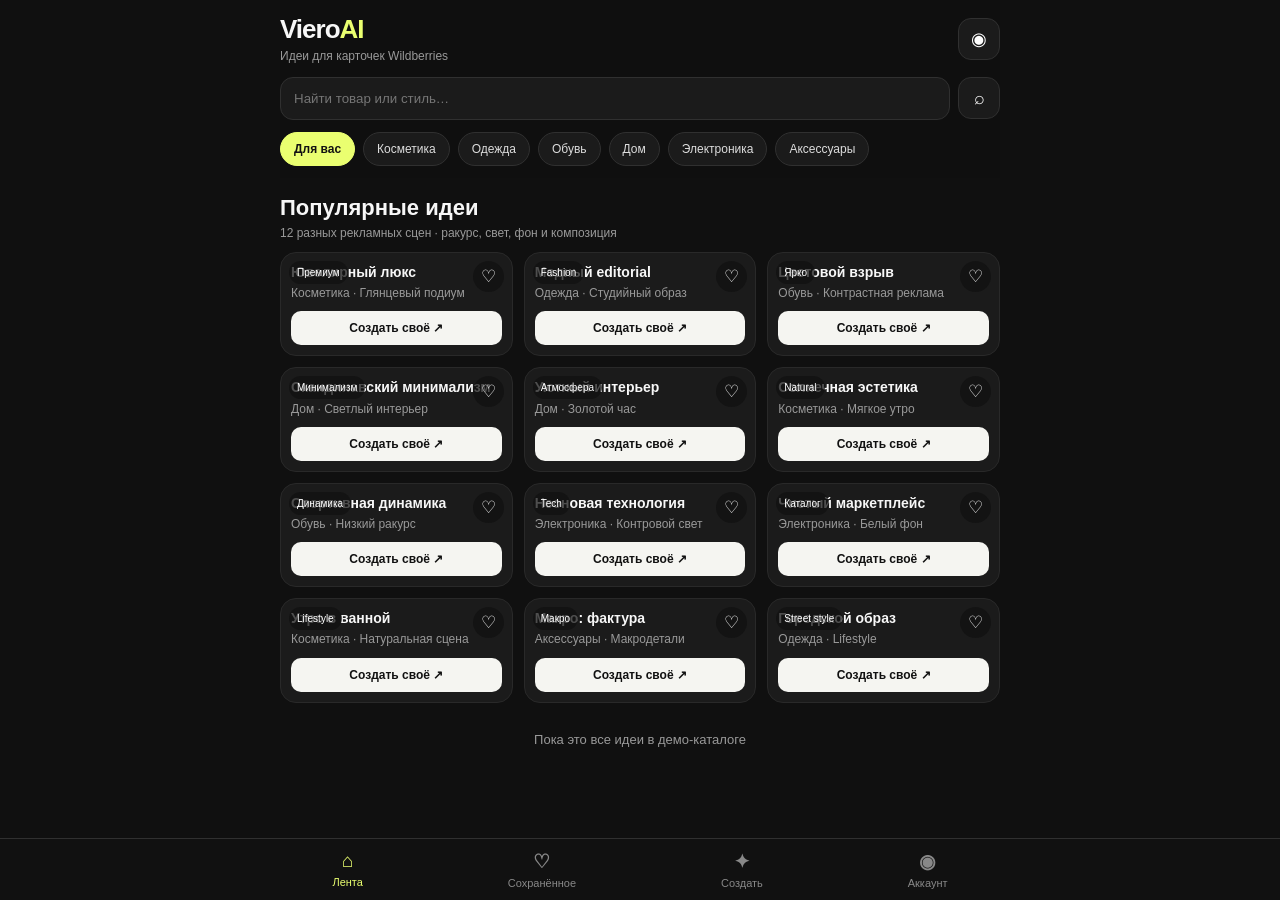
==== index.html @ dea59cf5 "Add files via upload" ====
<!doctype html>
<html lang="ru"><head><meta charset="utf-8"><meta name="viewport" content="width=device-width,initial-scale=1,viewport-fit=cover"><meta name="theme-color" content="#111"><title>VieroAI</title><script src="https://telegram.org/js/telegram-web-app.js"></script>
<style>
:root{color-scheme:dark;--bg:#101010;--panel:#1b1b1b;--muted:#999;--line:#303030;--lime:#eaff70}*{box-sizing:border-box}body{margin:0;background:var(--bg);color:#f7f7f7;font-family:Inter,Arial,sans-serif}.app{max-width:760px;margin:auto;padding:0 14px 90px}header{position:sticky;top:0;z-index:5;background:#101010f2;backdrop-filter:blur(14px);padding:14px 0 8px}.top{display:flex;justify-content:space-between;align-items:center}.brand{font-size:26px;font-weight:900;letter-spacing:-1px}.brand span{color:var(--lime)}.sub,.meta,.note{color:var(--muted);font-size:12px;margin-top:4px}.round{background:var(--panel);color:white;border:1px solid var(--line);border-radius:13px;width:42px;height:42px;font-size:18px}.search{display:flex;gap:8px;margin-top:14px}.search input{min-width:0;flex:1;background:var(--panel);color:white;border:1px solid var(--line);border-radius:13px;padding:13px}.cats{display:flex;gap:8px;overflow-x:auto;padding:12px 0 4px;scrollbar-width:none}.chip{white-space:nowrap;border:1px solid var(--line);background:var(--panel);color:#ddd;border-radius:99px;padding:9px 13px}.chip.active{background:var(--lime);color:#111;border-color:var(--lime);font-weight:800}.heading{margin:17px 0 12px}.heading h1{font-size:22px;margin:0}.heading p{font-size:12px;color:var(--muted);margin:5px 0 0}.feed{columns:2;column-gap:11px}.card{display:inline-block;vertical-align:top;width:100%;break-inside:avoid;margin-bottom:11px;background:var(--panel);border:1px solid #292929;border-radius:16px;overflow:hidden}.pic{position:relative;background:linear-gradient(135deg,#333,#625f52)}.pic img{display:block;width:100%;height:auto;min-height:170px;object-fit:cover}.tag{position:absolute;left:8px;top:8px;padding:6px 8px;border-radius:99px;background:#111b;color:white;font-size:10px}.save{position:absolute;right:8px;top:8px;border:0;border-radius:50%;width:31px;height:31px;background:#111b;color:white;font-size:17px}.save.on{color:var(--lime)}.info{padding:10px}.title{font-size:14px;font-weight:800;line-height:1.3}.use{width:100%;border:0;border-radius:10px;background:#f5f5f1;color:#111;font-weight:800;padding:10px;margin-top:10px;font-size:12px}.loading,.empty{text-align:center;color:var(--muted);padding:18px;font-size:13px}.bottom{position:fixed;z-index:8;bottom:0;left:0;right:0;padding:10px 14px calc(10px + env(safe-area-inset-bottom));background:#111f;border-top:1px solid var(--line);backdrop-filter:blur(16px)}.nav{max-width:760px;margin:auto;display:flex;justify-content:space-around}.nav button{border:0;background:none;color:#888;font-size:11px;display:flex;flex-direction:column;align-items:center;gap:4px}.nav button b{font-size:19px}.nav button.active{color:var(--lime)}.overlay{display:none;position:fixed;inset:0;z-index:20;background:#000b;align-items:flex-end;justify-content:center}.overlay.open{display:flex}.sheet{width:100%;max-width:600px;background:#1b1b1b;border:1px solid #333;border-radius:24px 24px 0 0;padding:20px 16px calc(20px + env(safe-area-inset-bottom));max-height:90vh;overflow:auto}.sheethead{display:flex;justify-content:space-between;align-items:center}.sheet h2{font-size:20px;margin:0}.sheet p{font-size:13px;line-height:1.45;color:var(--muted)}.close{border:0;border-radius:50%;background:#333;color:white;width:34px;height:34px;font-size:20px}.upload{display:block;border:1px dashed #555;border-radius:15px;padding:18px;text-align:center}.upload input{display:block;width:100%;margin-top:12px}.preview{display:none;width:100%;max-height:230px;object-fit:contain;margin-top:10px}.primary{width:100%;border:0;border-radius:12px;padding:14px;background:var(--lime);color:#111;font-weight:900;margin-top:14px}@media(min-width:620px){.feed{columns:3}.app{padding-left:20px;padding-right:20px}}

.stepguide{background:#252525;border:1px solid #414141;border-radius:14px;padding:10px 14px;margin:12px 0 16px}.stepguide div{display:flex;align-items:center;gap:12px;margin:9px 0;font-size:13px}.stepguide b{display:grid;place-items:center;flex:none;width:24px;height:24px;border-radius:50%;background:var(--lime);color:#151515;font-size:12px}.important-note{margin-top:12px;line-height:1.55}.upload{padding:14px;background:#212121}.card{transition:transform .15s,border-color .15s}.card:focus-within{border-color:#a3b351}@media(hover:hover){.card:hover{transform:translateY(-2px)}}button{cursor:pointer}button:focus-visible,input:focus-visible{outline:2px solid var(--lime);outline-offset:2px}.chip{font-size:12px}.pic img{aspect-ratio:4/5;min-height:0}.meta{line-height:1.35}.sheet{box-shadow:0 -12px 40px #0008}
</style></head><body><main class="app">
<header><div class="top"><div><div class="brand">Viero<span>AI</span></div><div class="sub">Идеи для карточек Wildberries</div></div><button class="round" id="profile">◉</button></div>
<div class="search"><input id="q" placeholder="Найти товар или стиль…"><button class="round" id="search">⌕</button></div><nav class="cats" id="cats"></nav></header>
<section class="heading"><h1 id="heading">Популярные идеи</h1><p>12 разных рекламных сцен · ракурс, свет, фон и композиция</p></section><section class="feed" id="feed"></section><div class="empty" id="empty" hidden>Идей не найдено. Попробуй другой запрос.</div><div class="loading" id="loading">Прокрути вниз — загрузим ещё идеи</div><div id="sentinel" style="height:2px"></div></main>
<nav class="bottom"><div class="nav"><button class="active" data-tab="feed"><b>⌂</b>Лента</button><button data-tab="saved"><b>♡</b>Сохранённое</button><button data-tab="create"><b>✦</b>Создать</button><button data-tab="account"><b>◉</b>Аккаунт</button></div></nav>
<div class="overlay" id="overlay" role="dialog" aria-modal="true" aria-labelledby="modal-title"><section class="sheet"><div class="sheethead"><h2 id="modal-title">Создать свою версию</h2><button class="close" id="close" aria-label="Закрыть">×</button></div><p id="selected">Выбери стиль, а затем отправь фотографию товара боту.</p><div class="stepguide"><div><b>1</b><span>Выбери рекламный стиль в каталоге</span></div><div><b>2</b><span>Нажми «Перейти к боту»</span></div><div><b>3</b><span>Отправь фото товара в чат с ботом</span></div></div><label class="upload">＋<br><strong>Предпросмотр фото (необязательно)</strong><div class="note">Можно выбрать фото здесь, но оно не отправится автоматически</div><input id="file" type="file" accept="image/*"><img id="preview" class="preview" alt="Предпросмотр товара"></label><button class="primary" id="go">Перейти к боту →</button><div class="note important-note">Важно: сайт отправляет боту только выбранный стиль. Саму фотографию необходимо прислать отдельно в Telegram. Полная автоматическая загрузка появится после подключения сервера.</div></section></div>
<script>
const tg=window.Telegram?.WebApp;tg?.ready();tg?.expand();
const defaultPrompt="Create a visually new professional Wildberries-ready product advertisement using the exact uploaded product. Dramatically restage the background, studio lighting, camera viewpoint and framing, while faithfully preserving product silhouette, materials, color, any text and logos. One main item, premium photorealistic commercial photography, no invented product details, no typography or watermarks.";
const cats=["Для вас","Косметика","Одежда","Обувь","Дом","Электроника","Аксессуары"];
const ideas=[
  {
    "id": 1,
    "title": "Ювелирный люкс",
    "cat": "Косметика",
    "tag": "Премиум",
    "style": "Глянцевый подиум",
    "img": "https://images.unsplash.com/photo-1608248543803-ba4f8c70ae0b?auto=format&fit=crop&w=700&q=85",
    "prompt": "Transform the supplied product photo into a dramatic premium commercial hero shot. Place the EXACT same product on a sculptural polished stone podium, with a warm champagne-to-charcoal studio gradient, precise rim lighting, glossy reflections and deep dimensional shadows. Change the background, camera framing and viewpoint noticeably; use a three-quarter 35-degree perspective where physically plausible. Full product visible, sharp focus, premium e-commerce art direction. Faithfully preserve product identity, geometry, color, material, print, logos and inscriptions; never invent extra elements on the product. No added captions or watermarks."
  },
  {
    "id": 2,
    "title": "Скандинавский минимализм",
    "cat": "Дом",
    "tag": "Минимализм",
    "style": "Светлый интерьер",
    "img": "https://images.unsplash.com/photo-1603006905003-be475563bc59?auto=format&fit=crop&w=700&q=85",
    "prompt": "Create a completely new Nordic editorial product photograph using the supplied item as the exact reference. Re-stage it in an airy warm-white apartment with pale oak and textured limestone, balanced negative space, soft morning sunlight from a large side window and natural long shadows. Show an elegant eye-level three-quarter angle rather than copying the original composition. The original item is the single focal point and remains fully recognizable. Preserve its true design, colors, shape, labels, dimensions and proportions. Photorealistic marketplace-ready photography; no text overlays."
  },
  {
    "id": 3,
    "title": "Спортивная динамика",
    "cat": "Обувь",
    "tag": "Динамика",
    "style": "Низкий ракурс",
    "img": "https://images.unsplash.com/photo-1542291026-7eec264c27ff?auto=format&fit=crop&w=700&q=85",
    "prompt": "Turn the supplied product into a striking sportswear advertising photograph. Low hero camera position, pronounced 45-degree three-quarter angle, energetic diagonal composition, dramatic directional spotlight, crisp shadow and bold seamless color-blocked background harmonizing with the original product. Make the scene, lighting, camera perspective and placement substantially different from the input. Keep the authentic shoe or item design and construction exactly as photographed, including sole, stitching, logo, colors and shape. Sharp realistic photo, no invented branding, no extra shoes, no writing."
  },
  {
    "id": 4,
    "title": "Утро в ванной",
    "cat": "Косметика",
    "tag": "Lifestyle",
    "style": "Натуральная сцена",
    "img": "https://images.unsplash.com/photo-1601049541289-9b1b7bbbfe19?auto=format&fit=crop&w=700&q=85",
    "prompt": "Reimagine the exact uploaded cosmetic or personal-care product as a sophisticated real-world lifestyle advertising scene. Put it on a clean travertine bathroom shelf by a sunlit frosted window, with subtle water reflections, softly folded neutral towels in the distant background, natural greenery bokeh and a beautifully off-center composition. Shoot from a fresh close three-quarter camera angle with 50mm lens realism. Change scene and lighting clearly while keeping the item untouched in design, printing, colors, cap and packaging proportions. Product remains crisp; no invented labels or text."
  },
  {
    "id": 5,
    "title": "Модный editorial",
    "cat": "Одежда",
    "tag": "Fashion",
    "style": "Студийный образ",
    "img": "https://images.unsplash.com/photo-1551232864-3f0890e580d9?auto=format&fit=crop&w=700&q=85",
    "prompt": "Produce a high-end fashion catalog/editorial photograph from the given garment image. Create a new clean architectural studio setting with a warm gray backdrop, directional softbox lighting, natural textile shadows and a visually different camera composition. Show the same garment in an elegant realistic presentation, maintaining exact silhouette, fabric type, seams, stitching, patterns, color and any existing branding. Full clothing item clearly visible, accurate textile drape, no changes to garment design and no invented graphics. Realistic premium photography, no captions."
  },
  {
    "id": 6,
    "title": "Уютный интерьер",
    "cat": "Дом",
    "tag": "Атмосфера",
    "style": "Золотой час",
    "img": "https://images.unsplash.com/photo-1600210492486-724fe5c67fb0?auto=format&fit=crop&w=700&q=85",
    "prompt": "Create an aspirational interior product advertisement for the exact object shown in the input photo. Restage the object in a refined contemporary home during golden hour, with sun rays crossing a warm plaster wall, natural wood accents, depth, subtle background furniture and nuanced realistic contact shadows. Frame from an attractive new 30-degree side perspective with a wider composition, rather than merely retouching the old picture. Preserve exact item construction, surface finish, scale, color and labels. Photorealistic high-end home magazine aesthetic, product remains the hero, no added text."
  },
  {
    "id": 7,
    "title": "Неоновая технология",
    "cat": "Электроника",
    "tag": "Tech",
    "style": "Контровой свет",
    "img": "https://images.unsplash.com/photo-1505740420928-5e560c06d30e?auto=format&fit=crop&w=700&q=85",
    "prompt": "Restyle the supplied electronic device into a dramatic futuristic product campaign photo. Floating or elevated device presentation over a dark graphite podium, cyan and violet edge lighting, subtle hazy gradients, hard controlled specular highlights, premium reflections and an entirely new three-quarter hero camera angle. Preserve exact device model, button layout, ports, materials, colors, logos and surface details: do not alter product hardware or add features. Real-world physically plausible photography, meticulously sharp product and atmospheric background, no extra lettering."
  },
  {
    "id": 8,
    "title": "Макро: фактура",
    "cat": "Аксессуары",
    "tag": "Макро",
    "style": "Макродетали",
    "img": "https://images.unsplash.com/photo-1611652022419-a9419f74343d?auto=format&fit=crop&w=700&q=85",
    "prompt": "Transform the uploaded accessory into a luxurious true macro advertising photograph. Compose an intimate close-up from an oblique side angle, with precise focus on the REAL material, metal finish, stones, stitching or clasp visible in the original, gentle golden rim light, velvety dark backdrop and elegant shallow depth of field. Crop artistically to reveal fine texture with a significantly different composition and lighting. Do not modify the identity, shape, stones, engraving, metal color or number of components of the actual product. Photorealism, not illustration; no text."
  },
  {
    "id": 9,
    "title": "Цветовой взрыв",
    "cat": "Обувь",
    "tag": "Ярко",
    "style": "Контрастная реклама",
    "img": "https://images.unsplash.com/photo-1495555961986-6d4c1ecb7be3?auto=format&fit=crop&w=700&q=85",
    "prompt": "Design a bold premium advertising photograph around the EXACT uploaded product. Place it on intersecting geometric platforms in contrasting vivid colors, with theatrical hard-edged lighting, interesting cast shadows, wide dynamic diagonal camera angle and sophisticated graphic composition. Make background, perspective and arrangement unambiguously new compared with the source photo. Keep original object silhouette, material, colorway, pattern, existing text and logo untouched. One main product, clean sharp commercial realism, without written text or watermarks."
  },
  {
    "id": 10,
    "title": "Солнечная эстетика",
    "cat": "Косметика",
    "tag": "Natural",
    "style": "Мягкое утро",
    "img": "https://images.unsplash.com/photo-1598440947619-2c35fc9aa908?auto=format&fit=crop&w=700&q=85",
    "prompt": "Use the supplied product as an exact reference to create a bright premium natural-light photograph. Set the original product on sand-colored travertine next to a large window, with realistic soft morning sun, delicate leaf shadows, warm highlights, transparent reflections where appropriate and generous negative space. New editorial 3/4 top-down framing; noticeably different setting and composition. Product retains original real shape, packaging, inscriptions and colors; all printing must be accurate. Crisp item against soft scene, no invented accessories attached to the product or overlaid text."
  },
  {
    "id": 11,
    "title": "Чистый маркетплейс",
    "cat": "Электроника",
    "tag": "Каталог",
    "style": "Белый фон",
    "img": "https://images.unsplash.com/photo-1583394838336-acd977736f90?auto=format&fit=crop&w=700&q=85",
    "prompt": "Generate a completely reshot professional marketplace catalog image of the EXACT source product. True neutral-white seamless background, clean balanced studio lighting, accurate neutral colors, precise product edge definition, subtle realistic contact shadow and centered full-product composition. Use a professional three-quarter product camera position where applicable; do not simply preserve the previous background or crop. Retain every physical feature, material, shape, label, logo, port and number of components as in source. No changes to product, no additional objects, no typography."
  },
  {
    "id": 12,
    "title": "Городской образ",
    "cat": "Одежда",
    "tag": "Street style",
    "style": "Lifestyle",
    "img": "https://images.unsplash.com/photo-1529139574466-a303027c1d8b?auto=format&fit=crop&w=700&q=85",
    "prompt": "Create an authentic high-end street-style editorial image featuring the exact clothing item from the source. New scene: sunlit modern city architecture, muted concrete textures, natural candid fashion composition, realistic body proportions if worn, directional late afternoon light and a fresh slightly low camera viewpoint. Preserve the actual garment fit, print, seams, color, material and all branding; do not redesign it or add details. The garment should be easy to see, natural photographic realism, no captions or extra logos."
  }
];
const catsEl=document.getElementById("cats"),feed=document.getElementById("feed"),loading=document.getElementById("loading"),empty=document.getElementById("empty");
let category="Для вас",tab="feed",selected=null,shown=0,busy=false;const pageSize=6;
let saved=new Set();try{saved=new Set(JSON.parse(localStorage.getItem("viero_saved")||"[]"))}catch(e){}
cats.forEach((c,i)=>{let b=document.createElement("button");b.className="chip"+(!i?" active":"");b.textContent=c;b.onclick=()=>{category=c;[...catsEl.children].forEach(x=>x.classList.toggle("active",x===b));reset()};catsEl.appendChild(b)});
function list(){let q=document.getElementById("q").value.trim().toLowerCase();return ideas.filter(x=>(category==="Для вас"||x.cat===category)&&(tab!=="saved"||saved.has(x.id))&&(!q||`${x.title} ${x.cat} ${x.style} ${x.tag}`.toLowerCase().includes(q)))}
function card(x){let el=document.createElement("article");el.className="card";el.innerHTML=`<div class="pic"><img loading="lazy" src="${x.img}" alt="${x.title}"><span class="tag">${x.tag}</span><button class="save ${saved.has(x.id)?"on":""}">${saved.has(x.id)?"♥":"♡"}</button></div><div class="info"><div class="title">${x.title}</div><div class="meta">${x.cat} · ${x.style}</div><button class="use">Создать своё ↗</button></div>`;el.querySelector("img").onerror=e=>{e.currentTarget.style.display="none"};el.querySelector(".save").onclick=()=>{saved.has(x.id)?saved.delete(x.id):saved.add(x.id);try{localStorage.setItem("viero_saved",JSON.stringify([...saved]))}catch(e){}reset()};el.querySelector(".use").onclick=()=>open(x);return el}
function more(){if(busy)return;busy=true;let all=list(),batch=all.slice(shown,shown+pageSize);batch.forEach(x=>feed.appendChild(card(x)));shown+=batch.length;empty.hidden=all.length!==0;loading.textContent=shown<all.length?"Прокрути вниз — загрузим ещё идеи":(all.length?"Пока это все идеи в демо-каталоге":"");busy=false}
function reset(){feed.innerHTML="";shown=0;more()}
new IntersectionObserver(es=>{if(es.some(e=>e.isIntersecting)&&shown<list().length)more()},{rootMargin:"450px"}).observe(document.getElementById("sentinel"));
document.getElementById("q").addEventListener("input",reset);document.getElementById("search").onclick=()=>{document.getElementById("q").focus();reset()};
function open(x){selected=x;document.getElementById("selected").textContent=x?`Выбрано: «${x.title}». Стиль передадим боту, а фото отправь ему в Telegram.`:"Свободная генерация: бот получит универсальный рекламный стиль. Фото отправь ему в Telegram.";document.getElementById("overlay").classList.add("open");tg?.HapticFeedback?.impactOccurred("light")}
document.getElementById("close").onclick=()=>document.getElementById("overlay").classList.remove("open");document.getElementById("overlay").onclick=e=>{if(e.target.id==="overlay")e.currentTarget.classList.remove("open")};
document.addEventListener("keydown",e=>{if(e.key==="Escape")document.getElementById("overlay").classList.remove("open")});
document.getElementById("file").onchange=e=>{let f=e.target.files?.[0];if(!f)return;let p=document.getElementById("preview");if(p.dataset.objectUrl)URL.revokeObjectURL(p.dataset.objectUrl);p.dataset.objectUrl=URL.createObjectURL(f);p.src=p.dataset.objectUrl;p.style.display="block"};
document.getElementById("go").onclick=()=>{let data={action:"create_from_idea",idea_id:selected?.id??null,idea_title:selected?.title??"Своя идея",prompt:selected?.prompt??defaultPrompt,category:selected?.cat??category};if(tg?.sendData){try{tg.sendData(JSON.stringify(data));tg.close()}catch(e){alert("Не удалось передать идею боту. Открой мини-приложение из Telegram и повтори.")}}else alert("Открой приложение через Telegram-бота: в обычном браузере отправка идеи боту недоступна. Фотографию затем нужно отправить боту отдельно.")};
document.getElementById("profile").onclick=()=>alert("Здесь подключим тариф, лимиты и историю генераций.");
document.querySelectorAll(".nav button").forEach(b=>b.onclick=()=>{let target=b.dataset.tab;if(target==="create"){open(null);return}if(target==="account"){alert("Профиль и историю генераций подключим к серверу VieroAI.");return}tab=target;document.querySelectorAll(".nav button").forEach(x=>x.classList.toggle("active",x===b));document.getElementById("heading").textContent=tab==="saved"?"Сохранённые идеи":"Популярные идеи";reset()});reset();
</script></body></html>
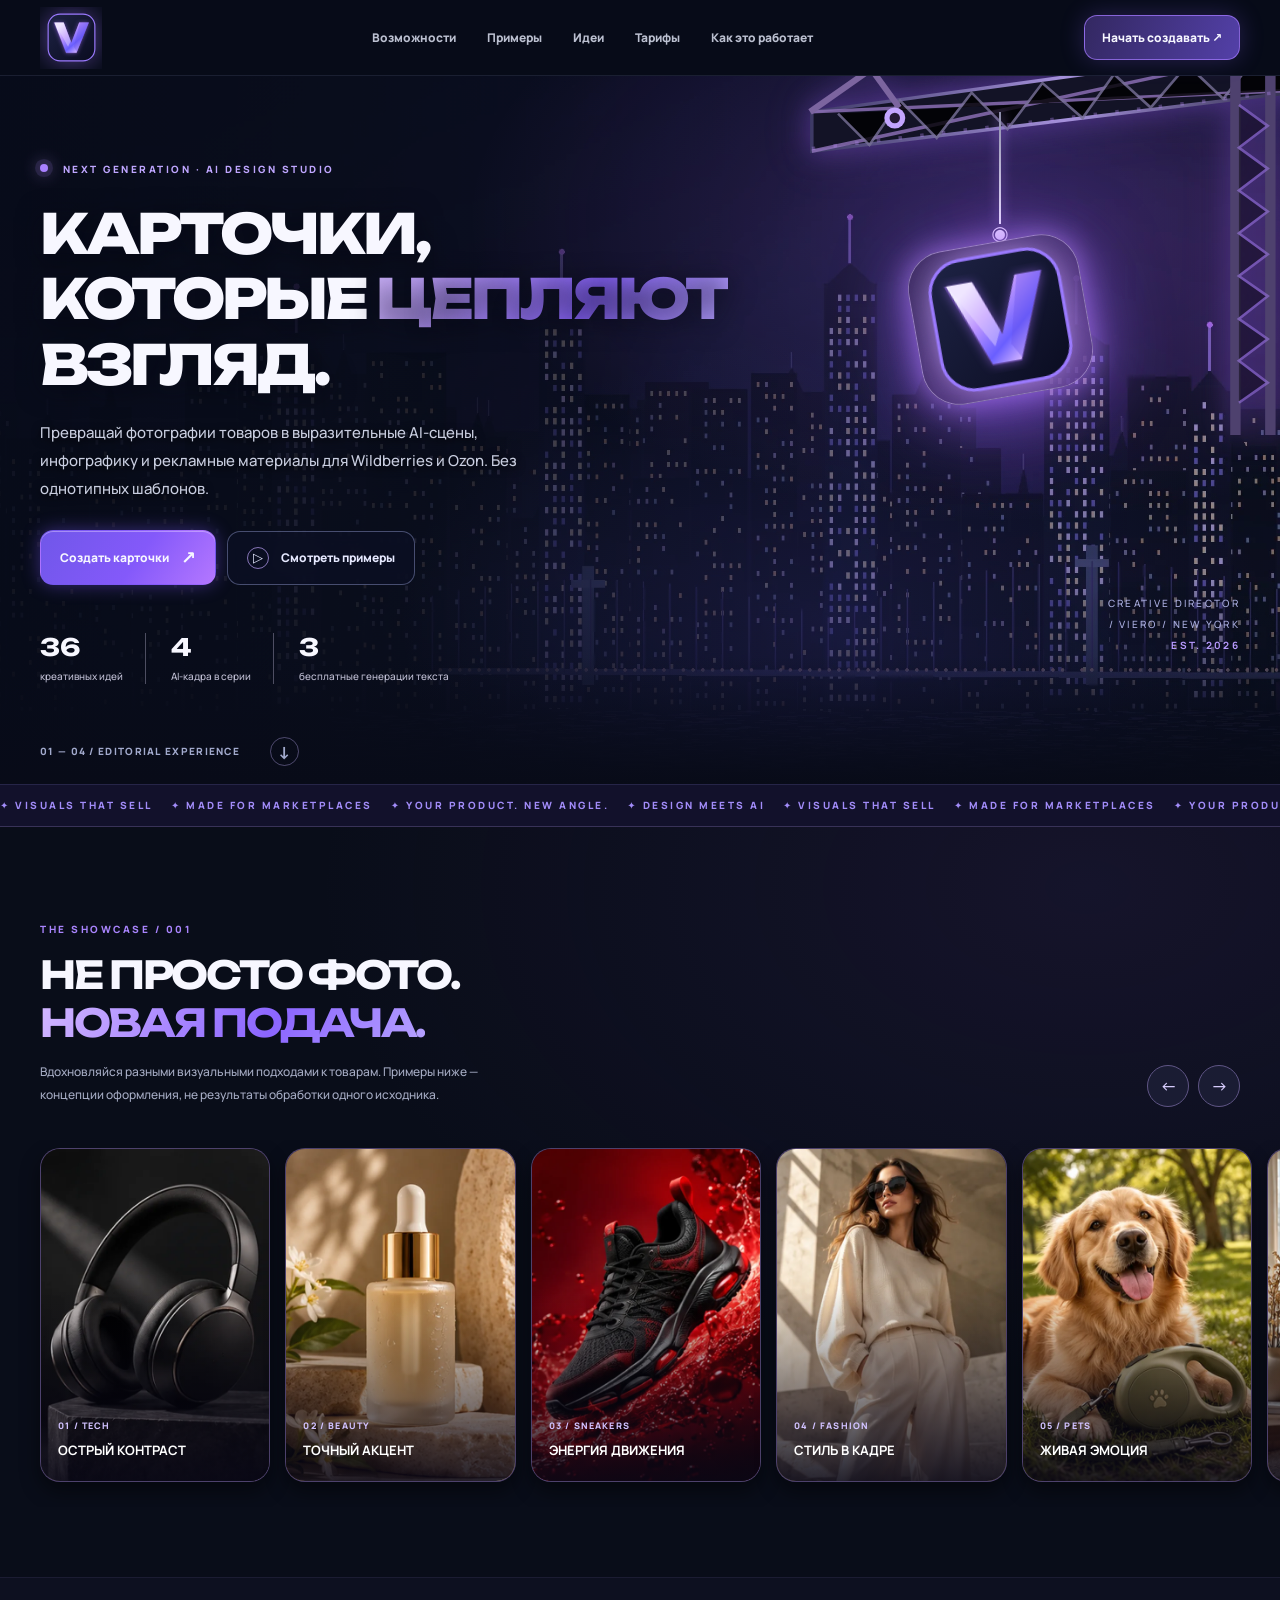
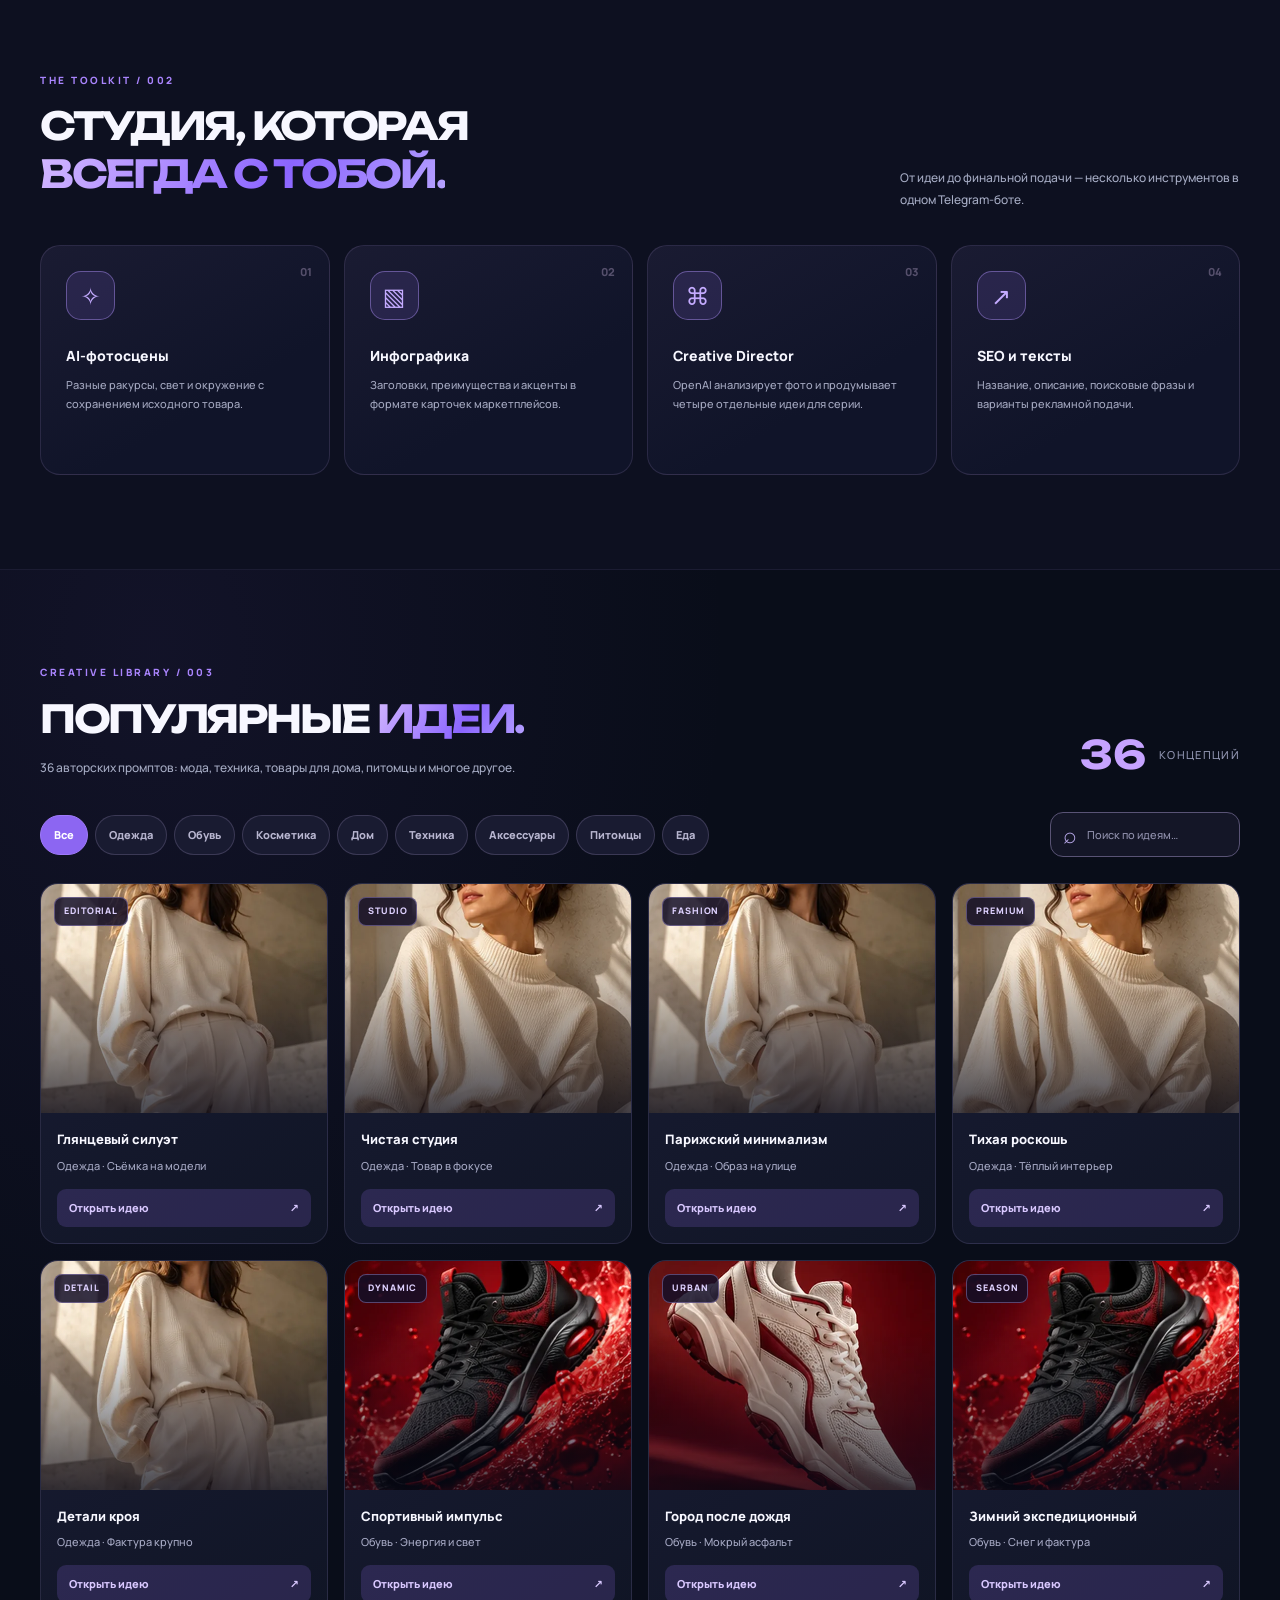
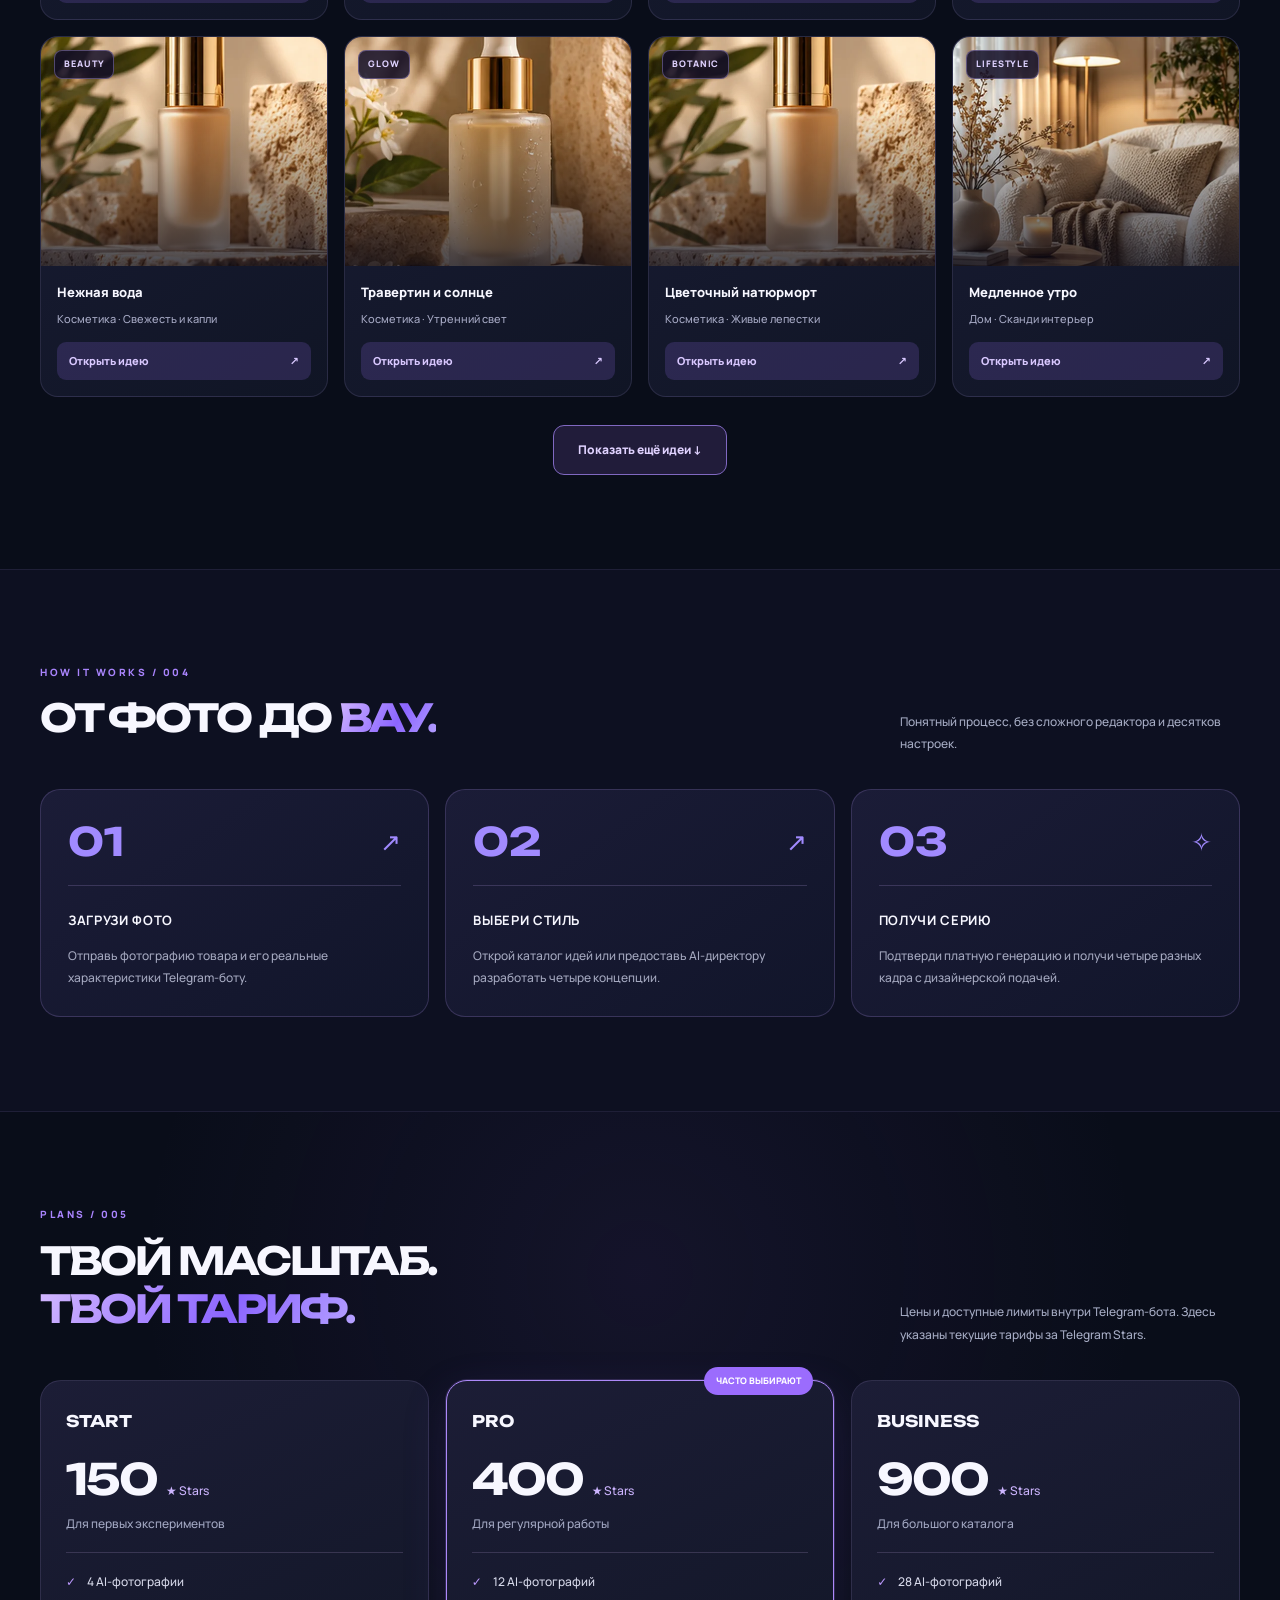
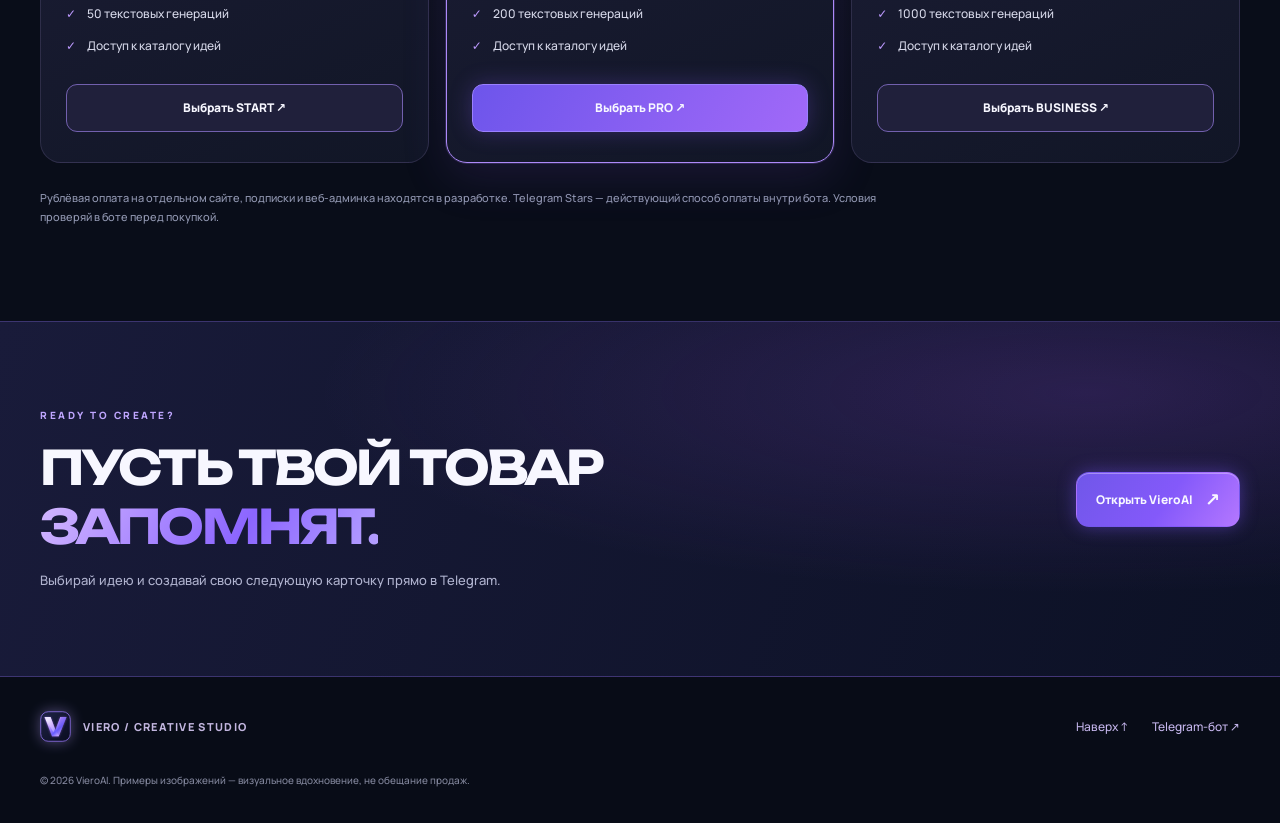
==== commit ca379ffd: "Add files via upload" ====
--- a/index.html
+++ b/index.html
@@ -1,144 +1,95 @@
 <!doctype html>
-<html lang="ru"><head><meta charset="utf-8"><meta name="viewport" content="width=device-width,initial-scale=1,viewport-fit=cover"><meta name="theme-color" content="#111"><title>VieroAI</title><script src="https://telegram.org/js/telegram-web-app.js"></script>
-<style>
-:root{color-scheme:dark;--bg:#101010;--panel:#1b1b1b;--muted:#999;--line:#303030;--lime:#eaff70}*{box-sizing:border-box}body{margin:0;background:var(--bg);color:#f7f7f7;font-family:Inter,Arial,sans-serif}.app{max-width:760px;margin:auto;padding:0 14px 90px}header{position:sticky;top:0;z-index:5;background:#101010f2;backdrop-filter:blur(14px);padding:14px 0 8px}.top{display:flex;justify-content:space-between;align-items:center}.brand{font-size:26px;font-weight:900;letter-spacing:-1px}.brand span{color:var(--lime)}.sub,.meta,.note{color:var(--muted);font-size:12px;margin-top:4px}.round{background:var(--panel);color:white;border:1px solid var(--line);border-radius:13px;width:42px;height:42px;font-size:18px}.search{display:flex;gap:8px;margin-top:14px}.search input{min-width:0;flex:1;background:var(--panel);color:white;border:1px solid var(--line);border-radius:13px;padding:13px}.cats{display:flex;gap:8px;overflow-x:auto;padding:12px 0 4px;scrollbar-width:none}.chip{white-space:nowrap;border:1px solid var(--line);background:var(--panel);color:#ddd;border-radius:99px;padding:9px 13px}.chip.active{background:var(--lime);color:#111;border-color:var(--lime);font-weight:800}.heading{margin:17px 0 12px}.heading h1{font-size:22px;margin:0}.heading p{font-size:12px;color:var(--muted);margin:5px 0 0}.feed{columns:2;column-gap:11px}.card{display:inline-block;vertical-align:top;width:100%;break-inside:avoid;margin-bottom:11px;background:var(--panel);border:1px solid #292929;border-radius:16px;overflow:hidden}.pic{position:relative;background:linear-gradient(135deg,#333,#625f52)}.pic img{display:block;width:100%;height:auto;min-height:170px;object-fit:cover}.tag{position:absolute;left:8px;top:8px;padding:6px 8px;border-radius:99px;background:#111b;color:white;font-size:10px}.save{position:absolute;right:8px;top:8px;border:0;border-radius:50%;width:31px;height:31px;background:#111b;color:white;font-size:17px}.save.on{color:var(--lime)}.info{padding:10px}.title{font-size:14px;font-weight:800;line-height:1.3}.use{width:100%;border:0;border-radius:10px;background:#f5f5f1;color:#111;font-weight:800;padding:10px;margin-top:10px;font-size:12px}.loading,.empty{text-align:center;color:var(--muted);padding:18px;font-size:13px}.bottom{position:fixed;z-index:8;bottom:0;left:0;right:0;padding:10px 14px calc(10px + env(safe-area-inset-bottom));background:#111f;border-top:1px solid var(--line);backdrop-filter:blur(16px)}.nav{max-width:760px;margin:auto;display:flex;justify-content:space-around}.nav button{border:0;background:none;color:#888;font-size:11px;display:flex;flex-direction:column;align-items:center;gap:4px}.nav button b{font-size:19px}.nav button.active{color:var(--lime)}.overlay{display:none;position:fixed;inset:0;z-index:20;background:#000b;align-items:flex-end;justify-content:center}.overlay.open{display:flex}.sheet{width:100%;max-width:600px;background:#1b1b1b;border:1px solid #333;border-radius:24px 24px 0 0;padding:20px 16px calc(20px + env(safe-area-inset-bottom));max-height:90vh;overflow:auto}.sheethead{display:flex;justify-content:space-between;align-items:center}.sheet h2{font-size:20px;margin:0}.sheet p{font-size:13px;line-height:1.45;color:var(--muted)}.close{border:0;border-radius:50%;background:#333;color:white;width:34px;height:34px;font-size:20px}.upload{display:block;border:1px dashed #555;border-radius:15px;padding:18px;text-align:center}.upload input{display:block;width:100%;margin-top:12px}.preview{display:none;width:100%;max-height:230px;object-fit:contain;margin-top:10px}.primary{width:100%;border:0;border-radius:12px;padding:14px;background:var(--lime);color:#111;font-weight:900;margin-top:14px}@media(min-width:620px){.feed{columns:3}.app{padding-left:20px;padding-right:20px}}
-
-.stepguide{background:#252525;border:1px solid #414141;border-radius:14px;padding:10px 14px;margin:12px 0 16px}.stepguide div{display:flex;align-items:center;gap:12px;margin:9px 0;font-size:13px}.stepguide b{display:grid;place-items:center;flex:none;width:24px;height:24px;border-radius:50%;background:var(--lime);color:#151515;font-size:12px}.important-note{margin-top:12px;line-height:1.55}.upload{padding:14px;background:#212121}.card{transition:transform .15s,border-color .15s}.card:focus-within{border-color:#a3b351}@media(hover:hover){.card:hover{transform:translateY(-2px)}}button{cursor:pointer}button:focus-visible,input:focus-visible{outline:2px solid var(--lime);outline-offset:2px}.chip{font-size:12px}.pic img{aspect-ratio:4/5;min-height:0}.meta{line-height:1.35}.sheet{box-shadow:0 -12px 40px #0008}
-</style></head><body><main class="app">
-<header><div class="top"><div><div class="brand">Viero<span>AI</span></div><div class="sub">Идеи для карточек Wildberries</div></div><button class="round" id="profile">◉</button></div>
-<div class="search"><input id="q" placeholder="Найти товар или стиль…"><button class="round" id="search">⌕</button></div><nav class="cats" id="cats"></nav></header>
-<section class="heading"><h1 id="heading">Популярные идеи</h1><p>12 разных рекламных сцен · ракурс, свет, фон и композиция</p></section><section class="feed" id="feed"></section><div class="empty" id="empty" hidden>Идей не найдено. Попробуй другой запрос.</div><div class="loading" id="loading">Прокрути вниз — загрузим ещё идеи</div><div id="sentinel" style="height:2px"></div></main>
-<nav class="bottom"><div class="nav"><button class="active" data-tab="feed"><b>⌂</b>Лента</button><button data-tab="saved"><b>♡</b>Сохранённое</button><button data-tab="create"><b>✦</b>Создать</button><button data-tab="account"><b>◉</b>Аккаунт</button></div></nav>
-<div class="overlay" id="overlay" role="dialog" aria-modal="true" aria-labelledby="modal-title"><section class="sheet"><div class="sheethead"><h2 id="modal-title">Создать свою версию</h2><button class="close" id="close" aria-label="Закрыть">×</button></div><p id="selected">Выбери стиль, а затем отправь фотографию товара боту.</p><div class="stepguide"><div><b>1</b><span>Выбери рекламный стиль в каталоге</span></div><div><b>2</b><span>Нажми «Перейти к боту»</span></div><div><b>3</b><span>Отправь фото товара в чат с ботом</span></div></div><label class="upload">＋<br><strong>Предпросмотр фото (необязательно)</strong><div class="note">Можно выбрать фото здесь, но оно не отправится автоматически</div><input id="file" type="file" accept="image/*"><img id="preview" class="preview" alt="Предпросмотр товара"></label><button class="primary" id="go">Перейти к боту →</button><div class="note important-note">Важно: сайт отправляет боту только выбранный стиль. Саму фотографию необходимо прислать отдельно в Telegram. Полная автоматическая загрузка появится после подключения сервера.</div></section></div>
-<script>
-const tg=window.Telegram?.WebApp;tg?.ready();tg?.expand();
-const defaultPrompt="Create a visually new professional Wildberries-ready product advertisement using the exact uploaded product. Dramatically restage the background, studio lighting, camera viewpoint and framing, while faithfully preserving product silhouette, materials, color, any text and logos. One main item, premium photorealistic commercial photography, no invented product details, no typography or watermarks.";
-const cats=["Для вас","Косметика","Одежда","Обувь","Дом","Электроника","Аксессуары"];
-const ideas=[
-  {
-    "id": 1,
-    "title": "Ювелирный люкс",
-    "cat": "Косметика",
-    "tag": "Премиум",
-    "style": "Глянцевый подиум",
-    "img": "https://images.unsplash.com/photo-1608248543803-ba4f8c70ae0b?auto=format&fit=crop&w=700&q=85",
-    "prompt": "Transform the supplied product photo into a dramatic premium commercial hero shot. Place the EXACT same product on a sculptural polished stone podium, with a warm champagne-to-charcoal studio gradient, precise rim lighting, glossy reflections and deep dimensional shadows. Change the background, camera framing and viewpoint noticeably; use a three-quarter 35-degree perspective where physically plausible. Full product visible, sharp focus, premium e-commerce art direction. Faithfully preserve product identity, geometry, color, material, print, logos and inscriptions; never invent extra elements on the product. No added captions or watermarks."
-  },
-  {
-    "id": 2,
-    "title": "Скандинавский минимализм",
-    "cat": "Дом",
-    "tag": "Минимализм",
-    "style": "Светлый интерьер",
-    "img": "https://images.unsplash.com/photo-1603006905003-be475563bc59?auto=format&fit=crop&w=700&q=85",
-    "prompt": "Create a completely new Nordic editorial product photograph using the supplied item as the exact reference. Re-stage it in an airy warm-white apartment with pale oak and textured limestone, balanced negative space, soft morning sunlight from a large side window and natural long shadows. Show an elegant eye-level three-quarter angle rather than copying the original composition. The original item is the single focal point and remains fully recognizable. Preserve its true design, colors, shape, labels, dimensions and proportions. Photorealistic marketplace-ready photography; no text overlays."
-  },
-  {
-    "id": 3,
-    "title": "Спортивная динамика",
-    "cat": "Обувь",
-    "tag": "Динамика",
-    "style": "Низкий ракурс",
-    "img": "https://images.unsplash.com/photo-1542291026-7eec264c27ff?auto=format&fit=crop&w=700&q=85",
-    "prompt": "Turn the supplied product into a striking sportswear advertising photograph. Low hero camera position, pronounced 45-degree three-quarter angle, energetic diagonal composition, dramatic directional spotlight, crisp shadow and bold seamless color-blocked background harmonizing with the original product. Make the scene, lighting, camera perspective and placement substantially different from the input. Keep the authentic shoe or item design and construction exactly as photographed, including sole, stitching, logo, colors and shape. Sharp realistic photo, no invented branding, no extra shoes, no writing."
-  },
-  {
-    "id": 4,
-    "title": "Утро в ванной",
-    "cat": "Косметика",
-    "tag": "Lifestyle",
-    "style": "Натуральная сцена",
-    "img": "https://images.unsplash.com/photo-1601049541289-9b1b7bbbfe19?auto=format&fit=crop&w=700&q=85",
-    "prompt": "Reimagine the exact uploaded cosmetic or personal-care product as a sophisticated real-world lifestyle advertising scene. Put it on a clean travertine bathroom shelf by a sunlit frosted window, with subtle water reflections, softly folded neutral towels in the distant background, natural greenery bokeh and a beautifully off-center composition. Shoot from a fresh close three-quarter camera angle with 50mm lens realism. Change scene and lighting clearly while keeping the item untouched in design, printing, colors, cap and packaging proportions. Product remains crisp; no invented labels or text."
-  },
-  {
-    "id": 5,
-    "title": "Модный editorial",
-    "cat": "Одежда",
-    "tag": "Fashion",
-    "style": "Студийный образ",
-    "img": "https://images.unsplash.com/photo-1551232864-3f0890e580d9?auto=format&fit=crop&w=700&q=85",
-    "prompt": "Produce a high-end fashion catalog/editorial photograph from the given garment image. Create a new clean architectural studio setting with a warm gray backdrop, directional softbox lighting, natural textile shadows and a visually different camera composition. Show the same garment in an elegant realistic presentation, maintaining exact silhouette, fabric type, seams, stitching, patterns, color and any existing branding. Full clothing item clearly visible, accurate textile drape, no changes to garment design and no invented graphics. Realistic premium photography, no captions."
-  },
-  {
-    "id": 6,
-    "title": "Уютный интерьер",
-    "cat": "Дом",
-    "tag": "Атмосфера",
-    "style": "Золотой час",
-    "img": "https://images.unsplash.com/photo-1600210492486-724fe5c67fb0?auto=format&fit=crop&w=700&q=85",
-    "prompt": "Create an aspirational interior product advertisement for the exact object shown in the input photo. Restage the object in a refined contemporary home during golden hour, with sun rays crossing a warm plaster wall, natural wood accents, depth, subtle background furniture and nuanced realistic contact shadows. Frame from an attractive new 30-degree side perspective with a wider composition, rather than merely retouching the old picture. Preserve exact item construction, surface finish, scale, color and labels. Photorealistic high-end home magazine aesthetic, product remains the hero, no added text."
-  },
-  {
-    "id": 7,
-    "title": "Неоновая технология",
-    "cat": "Электроника",
-    "tag": "Tech",
-    "style": "Контровой свет",
-    "img": "https://images.unsplash.com/photo-1505740420928-5e560c06d30e?auto=format&fit=crop&w=700&q=85",
-    "prompt": "Restyle the supplied electronic device into a dramatic futuristic product campaign photo. Floating or elevated device presentation over a dark graphite podium, cyan and violet edge lighting, subtle hazy gradients, hard controlled specular highlights, premium reflections and an entirely new three-quarter hero camera angle. Preserve exact device model, button layout, ports, materials, colors, logos and surface details: do not alter product hardware or add features. Real-world physically plausible photography, meticulously sharp product and atmospheric background, no extra lettering."
-  },
-  {
-    "id": 8,
-    "title": "Макро: фактура",
-    "cat": "Аксессуары",
-    "tag": "Макро",
-    "style": "Макродетали",
-    "img": "https://images.unsplash.com/photo-1611652022419-a9419f74343d?auto=format&fit=crop&w=700&q=85",
-    "prompt": "Transform the uploaded accessory into a luxurious true macro advertising photograph. Compose an intimate close-up from an oblique side angle, with precise focus on the REAL material, metal finish, stones, stitching or clasp visible in the original, gentle golden rim light, velvety dark backdrop and elegant shallow depth of field. Crop artistically to reveal fine texture with a significantly different composition and lighting. Do not modify the identity, shape, stones, engraving, metal color or number of components of the actual product. Photorealism, not illustration; no text."
-  },
-  {
-    "id": 9,
-    "title": "Цветовой взрыв",
-    "cat": "Обувь",
-    "tag": "Ярко",
-    "style": "Контрастная реклама",
-    "img": "https://images.unsplash.com/photo-1495555961986-6d4c1ecb7be3?auto=format&fit=crop&w=700&q=85",
-    "prompt": "Design a bold premium advertising photograph around the EXACT uploaded product. Place it on intersecting geometric platforms in contrasting vivid colors, with theatrical hard-edged lighting, interesting cast shadows, wide dynamic diagonal camera angle and sophisticated graphic composition. Make background, perspective and arrangement unambiguously new compared with the source photo. Keep original object silhouette, material, colorway, pattern, existing text and logo untouched. One main product, clean sharp commercial realism, without written text or watermarks."
-  },
-  {
-    "id": 10,
-    "title": "Солнечная эстетика",
-    "cat": "Косметика",
-    "tag": "Natural",
-    "style": "Мягкое утро",
-    "img": "https://images.unsplash.com/photo-1598440947619-2c35fc9aa908?auto=format&fit=crop&w=700&q=85",
-    "prompt": "Use the supplied product as an exact reference to create a bright premium natural-light photograph. Set the original product on sand-colored travertine next to a large window, with realistic soft morning sun, delicate leaf shadows, warm highlights, transparent reflections where appropriate and generous negative space. New editorial 3/4 top-down framing; noticeably different setting and composition. Product retains original real shape, packaging, inscriptions and colors; all printing must be accurate. Crisp item against soft scene, no invented accessories attached to the product or overlaid text."
-  },
-  {
-    "id": 11,
-    "title": "Чистый маркетплейс",
-    "cat": "Электроника",
-    "tag": "Каталог",
-    "style": "Белый фон",
-    "img": "https://images.unsplash.com/photo-1583394838336-acd977736f90?auto=format&fit=crop&w=700&q=85",
-    "prompt": "Generate a completely reshot professional marketplace catalog image of the EXACT source product. True neutral-white seamless background, clean balanced studio lighting, accurate neutral colors, precise product edge definition, subtle realistic contact shadow and centered full-product composition. Use a professional three-quarter product camera position where applicable; do not simply preserve the previous background or crop. Retain every physical feature, material, shape, label, logo, port and number of components as in source. No changes to product, no additional objects, no typography."
-  },
-  {
-    "id": 12,
-    "title": "Городской образ",
-    "cat": "Одежда",
-    "tag": "Street style",
-    "style": "Lifestyle",
-    "img": "https://images.unsplash.com/photo-1529139574466-a303027c1d8b?auto=format&fit=crop&w=700&q=85",
-    "prompt": "Create an authentic high-end street-style editorial image featuring the exact clothing item from the source. New scene: sunlit modern city architecture, muted concrete textures, natural candid fashion composition, realistic body proportions if worn, directional late afternoon light and a fresh slightly low camera viewpoint. Preserve the actual garment fit, print, seams, color, material and all branding; do not redesign it or add details. The garment should be easy to see, natural photographic realism, no captions or extra logos."
-  }
-];
-const catsEl=document.getElementById("cats"),feed=document.getElementById("feed"),loading=document.getElementById("loading"),empty=document.getElementById("empty");
-let category="Для вас",tab="feed",selected=null,shown=0,busy=false;const pageSize=6;
-let saved=new Set();try{saved=new Set(JSON.parse(localStorage.getItem("viero_saved")||"[]"))}catch(e){}
-cats.forEach((c,i)=>{let b=document.createElement("button");b.className="chip"+(!i?" active":"");b.textContent=c;b.onclick=()=>{category=c;[...catsEl.children].forEach(x=>x.classList.toggle("active",x===b));reset()};catsEl.appendChild(b)});
-function list(){let q=document.getElementById("q").value.trim().toLowerCase();return ideas.filter(x=>(category==="Для вас"||x.cat===category)&&(tab!=="saved"||saved.has(x.id))&&(!q||`${x.title} ${x.cat} ${x.style} ${x.tag}`.toLowerCase().includes(q)))}
-function card(x){let el=document.createElement("article");el.className="card";el.innerHTML=`<div class="pic"><img loading="lazy" src="${x.img}" alt="${x.title}"><span class="tag">${x.tag}</span><button class="save ${saved.has(x.id)?"on":""}">${saved.has(x.id)?"♥":"♡"}</button></div><div class="info"><div class="title">${x.title}</div><div class="meta">${x.cat} · ${x.style}</div><button class="use">Создать своё ↗</button></div>`;el.querySelector("img").onerror=e=>{e.currentTarget.style.display="none"};el.querySelector(".save").onclick=()=>{saved.has(x.id)?saved.delete(x.id):saved.add(x.id);try{localStorage.setItem("viero_saved",JSON.stringify([...saved]))}catch(e){}reset()};el.querySelector(".use").onclick=()=>open(x);return el}
-function more(){if(busy)return;busy=true;let all=list(),batch=all.slice(shown,shown+pageSize);batch.forEach(x=>feed.appendChild(card(x)));shown+=batch.length;empty.hidden=all.length!==0;loading.textContent=shown<all.length?"Прокрути вниз — загрузим ещё идеи":(all.length?"Пока это все идеи в демо-каталоге":"");busy=false}
-function reset(){feed.innerHTML="";shown=0;more()}
-new IntersectionObserver(es=>{if(es.some(e=>e.isIntersecting)&&shown<list().length)more()},{rootMargin:"450px"}).observe(document.getElementById("sentinel"));
-document.getElementById("q").addEventListener("input",reset);document.getElementById("search").onclick=()=>{document.getElementById("q").focus();reset()};
-function open(x){selected=x;document.getElementById("selected").textContent=x?`Выбрано: «${x.title}». Стиль передадим боту, а фото отправь ему в Telegram.`:"Свободная генерация: бот получит универсальный рекламный стиль. Фото отправь ему в Telegram.";document.getElementById("overlay").classList.add("open");tg?.HapticFeedback?.impactOccurred("light")}
-document.getElementById("close").onclick=()=>document.getElementById("overlay").classList.remove("open");document.getElementById("overlay").onclick=e=>{if(e.target.id==="overlay")e.currentTarget.classList.remove("open")};
-document.addEventListener("keydown",e=>{if(e.key==="Escape")document.getElementById("overlay").classList.remove("open")});
-document.getElementById("file").onchange=e=>{let f=e.target.files?.[0];if(!f)return;let p=document.getElementById("preview");if(p.dataset.objectUrl)URL.revokeObjectURL(p.dataset.objectUrl);p.dataset.objectUrl=URL.createObjectURL(f);p.src=p.dataset.objectUrl;p.style.display="block"};
-document.getElementById("go").onclick=()=>{let data={action:"create_from_idea",idea_id:selected?.id??null,idea_title:selected?.title??"Своя идея",prompt:selected?.prompt??defaultPrompt,category:selected?.cat??category};if(tg?.sendData){try{tg.sendData(JSON.stringify(data));tg.close()}catch(e){alert("Не удалось передать идею боту. Открой мини-приложение из Telegram и повтори.")}}else alert("Открой приложение через Telegram-бота: в обычном браузере отправка идеи боту недоступна. Фотографию затем нужно отправить боту отдельно.")};
-document.getElementById("profile").onclick=()=>alert("Здесь подключим тариф, лимиты и историю генераций.");
-document.querySelectorAll(".nav button").forEach(b=>b.onclick=()=>{let target=b.dataset.tab;if(target==="create"){open(null);return}if(target==="account"){alert("Профиль и историю генераций подключим к серверу VieroAI.");return}tab=target;document.querySelectorAll(".nav button").forEach(x=>x.classList.toggle("active",x===b));document.getElementById("heading").textContent=tab==="saved"?"Сохранённые идеи":"Популярные идеи";reset()});reset();
-</script></body></html>+<html lang="ru">
+<head>
+  <meta charset="utf-8">
+  <meta name="viewport" content="width=device-width, initial-scale=1, viewport-fit=cover">
+  <meta name="theme-color" content="#090d1b">
+  <meta name="description" content="VieroAI — AI-карточки, инфографика и оригинальные визуальные идеи для Wildberries и Ozon. 36 идей и Telegram-бот.">
+  <meta property="og:title" content="VieroAI — AI Studio для карточек товаров">
+  <meta property="og:description" content="AI-дизайн для маркетплейсов. Четыре разных кадра и 36 идей для вдохновения.">
+  <title>VieroAI — AI Studio | Карточки товаров</title>
+  <link rel="icon" href="assets/viero-mark.svg" type="image/svg+xml">
+  <link rel="manifest" href="manifest.webmanifest">
+  <link rel="preconnect" href="https://fonts.googleapis.com">
+  <link rel="preconnect" href="https://fonts.gstatic.com" crossorigin>
+  <link href="https://fonts.googleapis.com/css2?family=Manrope:wght@400;500;600;700;800&family=Unbounded:wght@500;600;700;800&display=swap" rel="stylesheet">
+  <link rel="stylesheet" href="style.css?v=city-1">
+  <script src="https://telegram.org/js/telegram-web-app.js" defer></script>
+  <script src="ideas.js" defer></script>
+  <script src="app.js?v=city-1" defer></script>
+</head>
+<body>
+  <div class="rain" id="rain" aria-hidden="true"></div>
+  <header class="site-header">
+    <div class="wrap navbar">
+      <a class="brand-symbol" href="#home" aria-label="VieroAI — вернуться наверх">
+        <span class="brand-stage"><img src="assets/viero-mark.svg" alt="" width="54" height="54"></span>
+      </a>
+      <nav class="desktop-nav" aria-label="Разделы сайта">
+        <a href="#features">Возможности</a><a href="#showcase">Примеры</a><a href="#ideas">Идеи</a><a href="#pricing">Тарифы</a><a href="#how">Как это работает</a>
+      </nav>
+      <a class="header-cta" href="https://t.me/VieroAIbot" target="_blank" rel="noopener">Начать создавать <span aria-hidden="true">↗</span></a>
+    </div>
+  </header>
+  <main>
+    <section class="hero" id="home">
+      <div class="hero-city" aria-hidden="true"></div>
+      <div class="hero-haze" aria-hidden="true"></div>
+      <div class="hero-glow" aria-hidden="true"></div>
+      <div class="city-crane" aria-hidden="true">
+        <svg class="crane-boom" viewBox="0 0 850 450" preserveAspectRatio="xMidYMin meet" role="img">
+          <defs><linearGradient id="steel" x1="0" x2="1"><stop offset="0" stop-color="#3e3a66"/><stop offset=".5" stop-color="#a591db"/><stop offset="1" stop-color="#23223c"/></linearGradient></defs>
+          <path d="M270 80 L850 0 L850 54 L270 125 Z" fill="#131326" stroke="url(#steel)" stroke-width="4"/>
+          <path d="M270 80 L850 54 M270 125 L850 0" stroke="#9173bb" stroke-width="4" opacity=".8"/>
+          <g stroke="#777096" stroke-width="3" opacity=".8"><path d="M300 82 L336 118 L371 67 L413 110 L453 58 L494 100 L534 47 L580 87 L616 37 L658 75 L700 26 L741 65 L781 14 L828 55"/></g>
+          <path d="M755 0 L755 450 M795 0 L795 450" stroke="#4e416e" stroke-width="12"/>
+          <g stroke="#b187ff" stroke-width="3" opacity=".45"><path d="M759 72 L792 96 L759 121 L792 145 L759 170 L792 194 L759 219 L792 243 L759 268 L792 291 L759 317 L792 340 L759 365 L792 390 L759 413"/></g>
+          <path d="M268 80 L338 31 L370 75" fill="none" stroke="#7c659f" stroke-width="7"/>
+          <circle cx="365" cy="87" r="12" fill="#c3a5ff"/><circle cx="365" cy="87" r="6" fill="#241935"/>
+          <path d="M270 122 L850 52" stroke="#b48af1" stroke-width="4" stroke-dasharray="4 21" opacity=".35"/>
+        </svg>
+        <div class="crane-hanging"><span class="lift-cable"></span><span class="hook">◉</span><div class="crane-logo"><img src="assets/viero-mark.svg" width="180" height="180" alt=""></div></div>
+      </div>
+      <div class="wrap hero-inner">
+        <div class="hero-copy revealable">
+          <p class="kicker"><span class="pulse-dot"></span> NEXT GENERATION · AI DESIGN STUDIO</p>
+          <h1>КАРТОЧКИ,<br>КОТОРЫЕ <em>ЦЕПЛЯЮТ</em><br>ВЗГЛЯД.</h1>
+          <p class="hero-description">Превращай фотографии товаров в выразительные AI-сцены, инфографику и рекламные материалы для Wildberries и Ozon. Без однотипных шаблонов.</p>
+          <div class="hero-actions"><a class="button button-main" href="https://t.me/VieroAIbot" target="_blank" rel="noopener">Создать карточки <span>↗</span></a><a class="button button-glass" href="#showcase"><span class="play-icon">▷</span> Смотреть примеры</a></div>
+          <div class="hero-proof"><div><b>36</b><span>креативных идей</span></div><div><b>4</b><span>AI-кадра в серии</span></div><div><b>3</b><span>бесплатные генерации текста</span></div></div>
+        </div>
+        <div class="hero-visual-note"><span>CREATIVE DIRECTOR<br> / VIERO / NEW YORK<br> <strong>EST. 2026</strong></span></div>
+      </div>
+      <div class="hero-bottom-label"><span>01 — 04 / EDITORIAL EXPERIENCE</span><a href="#showcase" aria-label="Прокрутить вниз">↓</a></div>
+    </section>
+    <div class="marquee" aria-hidden="true"><div class="marquee-track">✦ VISUALS THAT SELL &nbsp;&nbsp; ✦ MADE FOR MARKETPLACES &nbsp;&nbsp; ✦ YOUR PRODUCT. NEW ANGLE. &nbsp;&nbsp; ✦ DESIGN MEETS AI &nbsp;&nbsp; ✦ VISUALS THAT SELL &nbsp;&nbsp; ✦ MADE FOR MARKETPLACES &nbsp;&nbsp; ✦ YOUR PRODUCT. NEW ANGLE. &nbsp;&nbsp; ✦ DESIGN MEETS AI &nbsp;&nbsp;</div></div>
+    <section class="showcase section" id="showcase">
+      <div class="wrap">
+        <div class="section-heading revealable"><div><p class="kicker">THE SHOWCASE / 001</p><h2>НЕ ПРОСТО ФОТО.<br><em>НОВАЯ ПОДАЧА.</em></h2><p>Вдохновляйся разными визуальными подходами к товарам. Примеры ниже — концепции оформления, не результаты обработки одного исходника.</p></div><div class="carousel-controls"><button id="leftShow" type="button" aria-label="Назад">←</button><button id="rightShow" type="button" aria-label="Вперёд">→</button></div></div>
+      </div>
+      <div class="showcase-scroller" id="showcaseScroller" role="region" tabindex="0" aria-label="Примеры карточек товаров">
+        <button class="show-card" type="button" data-idea="15"><img src="assets/ideas/tech-1.webp" alt="Чёрные наушники: премиальная съёмка" loading="eager"><span class="show-shine"></span><span class="show-capt">01 / TECH <strong>ОСТРЫЙ КОНТРАСТ</strong></span></button>
+        <button class="show-card" type="button" data-idea="11"><img src="assets/ideas/beauty-1.webp" alt="Косметика: натуральный свет" loading="eager"><span class="show-shine"></span><span class="show-capt">02 / BEAUTY <strong>ТОЧНЫЙ АКЦЕНТ</strong></span></button>
+        <button class="show-card" type="button" data-idea="6"><img src="assets/ideas/shoe-2.webp" alt="Кроссовки: динамика и красный фон" loading="eager"><span class="show-shine"></span><span class="show-capt">03 / SNEAKERS <strong>ЭНЕРГИЯ ДВИЖЕНИЯ</strong></span></button>
+        <button class="show-card" type="button" data-idea="1"><img src="assets/ideas/fashion-2.webp" alt="Одежда на модели: fashion редакционная съёмка" loading="lazy"><span class="show-shine"></span><span class="show-capt">04 / FASHION <strong>СТИЛЬ В КАДРЕ</strong></span></button>
+        <button class="show-card" type="button" data-idea="20"><img src="assets/ideas/dog-1.webp" alt="Товары для собак: lifestyle" loading="lazy"><span class="show-shine"></span><span class="show-capt">05 / PETS <strong>ЖИВАЯ ЭМОЦИЯ</strong></span></button>
+        <button class="show-card" type="button" data-idea="24"><img src="assets/ideas/home-2.webp" alt="Дизайнерский интерьер" loading="lazy"><span class="show-shine"></span><span class="show-capt">06 / HOME <strong>АТМОСФЕРА УЮТА</strong></span></button>
+      </div>
+    </section>
+    <section class="features section" id="features"><div class="wrap"><div class="section-heading revealable"><div><p class="kicker">THE TOOLKIT / 002</p><h2>СТУДИЯ, КОТОРАЯ<br><em>ВСЕГДА С ТОБОЙ.</em></h2></div><p>От идеи до финальной подачи — несколько инструментов в одном Telegram-боте.</p></div><div class="features-grid">
+      <div class="feature revealable"><span class="feature-icon">✧</span><b>AI-фотосцены</b><p>Разные ракурсы, свет и окружение с сохранением исходного товара.</p><span>01</span></div>
+      <div class="feature revealable"><span class="feature-icon">▧</span><b>Инфографика</b><p>Заголовки, преимущества и акценты в формате карточек маркетплейсов.</p><span>02</span></div>
+      <div class="feature revealable"><span class="feature-icon">⌘</span><b>Creative Director</b><p>OpenAI анализирует фото и продумывает четыре отдельные идеи для серии.</p><span>03</span></div>
+      <div class="feature revealable"><span class="feature-icon">↗</span><b>SEO и тексты</b><p>Название, описание, поисковые фразы и варианты рекламной подачи.</p><span>04</span></div>
+    </div></div></section>
+    <section class="ideas section" id="ideas"><div class="wrap"><div class="section-heading revealable"><div><p class="kicker">CREATIVE LIBRARY / 003</p><h2>ПОПУЛЯРНЫЕ <em>ИДЕИ.</em></h2><p>36 авторских промптов: мода, техника, товары для дома, питомцы и многое другое.</p></div><div class="idea-counter"><b id="countIdeas">36</b><span>концепций</span></div></div>
+      <div class="idea-tools"><div class="filter-list" id="categoryFilters" role="group" aria-label="Категории"></div><label class="idea-search"><span aria-hidden="true">⌕</span><input id="ideaSearch" type="search" placeholder="Поиск по идеям…" autocomplete="off" aria-label="Поиск по идеям"></label></div>
+      <div class="idea-grid" id="ideaGrid"></div><p class="empty" id="emptyIdeas" hidden>Идеи не найдены. Попробуй другое название или категорию.</p><button class="load-more" id="loadMore" type="button">Показать ещё идеи ↓</button>
+    </div></section>
+    <section class="workflow section" id="how"><div class="wrap"><div class="section-heading revealable"><div><p class="kicker">HOW IT WORKS / 004</p><h2>ОТ ФОТО ДО <em>ВАУ.</em></h2></div><p>Понятный процесс, без сложного редактора и десятков настроек.</p></div><div class="workflow-grid"><div class="step revealable"><div class="step-n">01<span>↗</span></div><h3>ЗАГРУЗИ ФОТО</h3><p>Отправь фотографию товара и его реальные характеристики Telegram-боту.</p></div><div class="step revealable"><div class="step-n">02<span>↗</span></div><h3>ВЫБЕРИ СТИЛЬ</h3><p>Открой каталог идей или предоставь AI-директору разработать четыре концепции.</p></div><div class="step revealable"><div class="step-n">03<span>✧</span></div><h3>ПОЛУЧИ СЕРИЮ</h3><p>Подтверди платную генерацию и получи четыре разных кадра с дизайнерской подачей.</p></div></div></div></section>
+    <section class="pricing section" id="pricing"><div class="wrap"><div class="section-heading revealable"><div><p class="kicker">PLANS / 005</p><h2>ТВОЙ МАСШТАБ.<br><em>ТВОЙ ТАРИФ.</em></h2></div><p>Цены и доступные лимиты внутри Telegram-бота. Здесь указаны текущие тарифы за Telegram Stars.</p></div><div class="pricing-grid"><article class="price-card revealable"><p class="plan-name">START</p><div class="price"><strong>150</strong> <span>★ Stars</span></div><p class="plan-sub">Для первых экспериментов</p><ul><li>4 AI-фотографии</li><li>50 текстовых генераций</li><li>Доступ к каталогу идей</li></ul><a href="https://t.me/VieroAIbot?start=tariffs" class="plan-cta">Выбрать START ↗</a></article><article class="price-card featured revealable"><span class="popular-pill">ЧАСТО ВЫБИРАЮТ</span><p class="plan-name">PRO</p><div class="price"><strong>400</strong> <span>★ Stars</span></div><p class="plan-sub">Для регулярной работы</p><ul><li>12 AI-фотографий</li><li>200 текстовых генераций</li><li>Доступ к каталогу идей</li></ul><a href="https://t.me/VieroAIbot?start=tariffs" class="plan-cta primary">Выбрать PRO ↗</a></article><article class="price-card revealable"><p class="plan-name">BUSINESS</p><div class="price"><strong>900</strong> <span>★ Stars</span></div><p class="plan-sub">Для большого каталога</p><ul><li>28 AI-фотографий</li><li>1000 текстовых генераций</li><li>Доступ к каталогу идей</li></ul><a href="https://t.me/VieroAIbot?start=tariffs" class="plan-cta">Выбрать BUSINESS ↗</a></article></div><p class="pricing-note">Рублёвая оплата на отдельном сайте, подписки и веб-админка находятся в разработке. Telegram Stars — действующий способ оплаты внутри бота. Условия проверяй в боте перед покупкой.</p></div></section>
+    <section class="final-cta"><div class="wrap final-cta-inner revealable"><div><p class="kicker">READY TO CREATE?</p><h2>ПУСТЬ ТВОЙ ТОВАР<br><em>ЗАПОМНЯТ.</em></h2><p>Выбирай идею и создавай свою следующую карточку прямо в Telegram.</p></div><a class="button button-main" href="https://t.me/VieroAIbot" target="_blank" rel="noopener">Открыть VieroAI <span>↗</span></a></div></section>
+  </main>
+  <footer class="site-footer"><div class="wrap footer-row"><div class="footer-logo"><img src="assets/viero-mark.svg" width="31" height="31" alt=""><span>VIERO / CREATIVE STUDIO</span></div><div class="footer-links"><a href="#home">Наверх ↑</a><a href="https://t.me/VieroAIbot" target="_blank" rel="noopener">Telegram-бот ↗</a></div><small>© 2026 VieroAI. Примеры изображений — визуальное вдохновение, не обещание продаж.</small></div></footer>
+  <div class="modal" id="ideaModal" aria-hidden="true"><div class="modal-backdrop" data-close="true"></div><div class="modal-box" role="dialog" aria-modal="true" aria-labelledby="modalTitle"><button class="modal-close" id="modalClose" type="button" aria-label="Закрыть">×</button><div class="modal-img"><img id="modalImage" src="" alt="Пример идеи"></div><div class="modal-info"><span class="kicker" id="modalTag">CREATIVE IDEA</span><h2 id="modalTitle">Идея</h2><p id="modalDesc">Описание</p><div class="modal-links"><a id="modalSend" class="button button-main" href="https://t.me/VieroAIbot" target="_blank" rel="noopener">Создать с этой идеей ↗</a><button class="button button-glass" id="copyPrompt" type="button">Скопировать промпт</button></div><p class="modal-note">Выбранная идея передаётся боту по ID. Исходную фотографию отправь в Telegram отдельно.</p></div></div></div>
+</body></html>
--- a/style.css
+++ b/style.css
@@ -0,0 +1,32 @@
+:root{color-scheme:dark;--bg:#090d19;--panel:#111729;--text:#f7f7ff;--muted:#a2a8bf;--line:#ffffff1a;--purple:#9d70ff;--violet:#bb90ff;--blue:#687dff;--display:Unbounded,Manrope,system-ui,sans-serif}
+*{box-sizing:border-box}html{scroll-behavior:smooth;scroll-padding-top:80px}body{margin:0;overflow-x:hidden;background:var(--bg);color:var(--text);font:500 14px/1.65 Manrope,system-ui,sans-serif;-webkit-font-smoothing:antialiased}button,input{font:inherit}button,a{ -webkit-tap-highlight-color:transparent}a{color:inherit;text-decoration:none}button{cursor:pointer}button:focus-visible,a:focus-visible,input:focus-visible{outline:2px solid #c6a7ff;outline-offset:3px}::selection{background:#9d70ff;color:#fff}.wrap{max-width:1290px;width:calc(100% - 80px);margin:0 auto}
+/* Chrome / navigation */
+.site-header{position:sticky;top:0;z-index:90;background:#080c19e8;border-bottom:1px solid #bac0ff1b;backdrop-filter:blur(22px);-webkit-backdrop-filter:blur(22px)}.navbar{min-height:75px;display:flex;align-items:center;justify-content:space-between;gap:22px}.brand-symbol{width:62px;height:62px;display:grid;place-items:center;overflow:hidden}.brand-stage{width:49px;height:49px;display:block;position:relative;animation:brand-roll 9s cubic-bezier(.3,.6,.2,1) 1s infinite;transform-origin:50% 50%}.brand-stage:after{content:'';position:absolute;inset:2px;border-radius:17px;background:linear-gradient(120deg,transparent 25%,#fff6 50%,transparent 75%);transform:translateX(-150%);animation:brand-flash 7s 2s ease-in-out infinite;pointer-events:none}.brand-symbol img{width:100%;height:100%;filter:drop-shadow(0 0 12px #9d76ff7d)}@keyframes brand-roll{0%,13%,50%,100%{transform:translateX(0) rotate(0)}24%{transform:translateX(9px) rotate(12deg)}35%{transform:translateX(0) rotate(-6deg)}}@keyframes brand-flash{0%,45%,100%{transform:translateX(-150%)}60%{transform:translateX(140%)}}.desktop-nav{display:flex;align-items:center;gap:31px}.desktop-nav a{font-size:12px;font-weight:800;color:#bbc0d0;transition:color .2s}.desktop-nav a:hover{color:#e7d8ff}.header-cta{white-space:nowrap;font-size:12px;font-weight:900;border:1px solid #a47affb9;border-radius:13px;padding:12px 17px;background:linear-gradient(110deg,#332861,#5340a8);box-shadow:0 0 24px #8d62ff3e;transition:transform .2s,box-shadow .2s}.header-cta:hover{transform:translateY(-2px);box-shadow:0 0 36px #9371ff86}
+/* Rain overlay: pointer events never stolen, GPU transform only */
+.rain{position:fixed;inset:0;z-index:14;pointer-events:none;overflow:hidden;opacity:.49}.rain i{position:absolute;top:-120px;left:var(--left);width:1px;height:var(--length);background:linear-gradient(180deg,transparent,#e5e9ffbd);opacity:var(--alpha);transform:translate3d(0,-120px,0) rotate(8deg);animation:rain-fall var(--speed) linear var(--delay) infinite;will-change:transform}@keyframes rain-fall{to{transform:translate3d(-130px,calc(100vh + 220px),0) rotate(8deg)}}
+/* Hero and city */
+.hero{position:relative;min-height:670px;overflow:hidden;isolation:isolate;border-bottom:1px solid #a78bfa30;background:#080d1f}.hero-city{position:absolute;inset:0;z-index:-4;background-image:linear-gradient(90deg,#070b19e8 0%,#090d1bde 26%,#0a0c1f71 59%,#090c180e 100%),linear-gradient(0deg,#080d1e 0%,transparent 30%),url('assets/city-night.webp');background-size:cover;background-position:center 58%;animation:city-drift 22s ease-in-out infinite alternate;transform:scale(1.03)}@keyframes city-drift{to{transform:scale(1.085) translateX(-1.3%)}}.hero-haze{pointer-events:none;position:absolute;inset:0;z-index:-2;background:radial-gradient(ellipse at 79% 20%,#ab6bff35,transparent 38%),radial-gradient(ellipse at 65% 77%,#6256dd23,transparent 37%);animation:haze-shift 14s ease-in-out infinite alternate}@keyframes haze-shift{to{opacity:.5;transform:translateX(2%)}}.hero-glow{position:absolute;inset:0;pointer-events:none;z-index:-1;background:linear-gradient(0deg,#080b18 0%,transparent 18%)}.hero-inner{display:grid;grid-template-columns:1.18fr .82fr;min-height:670px;align-items:center;padding-top:85px;padding-bottom:100px;position:relative;z-index:2}.hero-copy{position:relative;z-index:4}.kicker{font-weight:900;letter-spacing:.25em;font-size:10px;color:#bfa6ff;text-transform:uppercase;margin:0}.pulse-dot{width:8px;height:8px;display:inline-block;background:#a981ff;border-radius:99px;vertical-align:1px;box-shadow:0 0 0 5px #ad85ff20,0 0 17px #c29dff;animation:pulse 2.6s ease-in-out infinite;margin-right:10px}@keyframes pulse{50%{box-shadow:0 0 0 10px #ad85ff00,0 0 20px #c29dff;opacity:.7}}h1,h2,h3,p{margin-top:0}.hero h1{font:800 clamp(38px,4.3vw,65px)/1.19 var(--display);letter-spacing:-.055em;text-shadow:0 4px 26px #080914a0;margin:23px 0 22px;max-width:850px}.hero h1 em,.section h2 em,.final-cta h2 em{font-style:normal;color:#bd92ff;background:linear-gradient(120deg,#d3b8ff,#8b65ff 60%,#b6a2ff);-webkit-background-clip:text;background-clip:text;-webkit-text-fill-color:transparent}.hero-description{max-width:490px;color:#c9cee0;font-size:15px;line-height:1.85;margin-bottom:28px;text-shadow:0 2px 8px #000}.hero-actions{display:flex;align-items:center;gap:11px;flex-wrap:wrap}.button{border:1px solid transparent;padding:15px 19px;min-height:51px;display:inline-flex;align-items:center;justify-content:center;gap:12px;border-radius:13px;font-weight:900;font-size:12px;line-height:1.25;transition:transform .25s,box-shadow .3s,background .3s;white-space:nowrap}.button:hover{transform:translateY(-3px)}.button-main{background:linear-gradient(125deg,#7057e9,#8459fa 55%,#b477ff);box-shadow:0 0 18px #7b59ff6b,inset 0 1px #f8eaff5e}.button-main:hover{box-shadow:0 0 37px #a76dff95}.button-main span{font-size:18px}.button-glass{background:#0c1024b8;border-color:#929bce74;color:#e6e9ff;backdrop-filter:blur(8px)}.button-glass:hover{background:#20213b}.play-icon{border:1px solid #c3a8ffab;width:22px;height:22px;display:grid;place-items:center;border-radius:50%;font-size:13px}.hero-proof{display:flex;gap:25px;margin-top:48px;flex-wrap:wrap}.hero-proof div{padding-right:22px;border-right:1px solid #e4deff50}.hero-proof div:last-child{border:0}.hero-proof b{font:700 24px/1.2 var(--display);display:block}.hero-proof span{font-size:10px;color:#c0bfd4;display:block;margin-top:6px}.hero-visual-note{justify-self:end;align-self:end;font-size:10px;letter-spacing:.23em;color:#abafe1;text-align:right;margin-bottom:28px;line-height:2.1;text-shadow:0 2px 15px #040510}.hero-visual-note strong{color:#b89aff}.hero-bottom-label{position:absolute;z-index:4;bottom:18px;left:max(40px,calc((100vw - 1210px)/2));display:flex;align-items:center;gap:30px;color:#a2aacd;font-size:10px;font-weight:800;letter-spacing:.13em}.hero-bottom-label a{display:grid;place-items:center;border:1px solid #b6a8ed66;border-radius:50%;width:29px;height:29px;font-size:17px;animation:bob 3s ease-in-out infinite}@keyframes bob{50%{transform:translateY(6px)}}
+/* Mechanical crane: SVG boom remains fixed; cable and monogram are hoisted. */
+.city-crane{position:absolute;pointer-events:none;z-index:1;width:min(810px,58vw);height:440px;right:-3%;top:-34px;filter:drop-shadow(0 2px 20px #a873ff2f)}.crane-boom{position:absolute;inset:0;width:100%;height:100%;filter:drop-shadow(0 0 12px #613da68c)}.crane-hanging{position:absolute;left:43%;top:16%;width:210px;height:285px;display:flex;flex-direction:column;align-items:center;animation:hoist-up 3.1s cubic-bezier(.18,.8,.22,1) .25s both,crane-sway 7.5s ease-in-out 3.5s infinite;transform-origin:50% 0}.lift-cable{display:block;flex:none;width:2px;height:112px;background:linear-gradient(#8b8ca9,#e9ddff);filter:drop-shadow(0 0 6px #b48bff)}.hook{font-size:20px;color:#e7d5ff;line-height:18px}.crane-logo{width:173px;height:173px;display:grid;place-items:center;border-radius:38px;background:linear-gradient(145deg,#1a1233e8,#4b2a78cc);border:1px solid #d5baff9e;box-shadow:0 15px 75px #9e62ff98,0 0 28px #bd89ffa3,inset 0 0 35px #aa80ff3e;transform:rotate(-10deg);position:relative;overflow:hidden}.crane-logo:after{content:'';position:absolute;inset:0;background:linear-gradient(110deg,transparent 30%,#ffffff36 46%,transparent 58%);transform:translateX(-120%);animation:logo-shine 6s 3.4s ease-in-out infinite}.crane-logo img{width:137px;height:137px;filter:drop-shadow(0 0 20px #c59cff)}@keyframes hoist-up{from{transform:translateY(220px) rotate(-17deg);opacity:0}35%{opacity:1}to{transform:translateY(0) rotate(0);opacity:1}}@keyframes crane-sway{0%,100%{transform:rotate(-2deg)}50%{transform:rotate(2deg)}}@keyframes logo-shine{0%,65%,100%{transform:translateX(-120%)}80%{transform:translateX(130%)}}
+/* Animated ticker */
+.marquee{position:relative;z-index:2;overflow:hidden;padding:12px 0;border-bottom:1px solid #b8a2f03a;background:#12112b;font-size:10px;font-weight:900;letter-spacing:.25em;color:#a28cf9;white-space:nowrap}.marquee-track{width:max-content;animation:marquee 34s linear infinite}@keyframes marquee{to{transform:translateX(-50%)}}
+.section{padding:94px 0}.section-heading{display:flex;justify-content:space-between;align-items:end;gap:30px;margin-bottom:33px}.section-heading h2,.final-cta h2{font:700 clamp(25px,3vw,43px)/1.25 var(--display);letter-spacing:-.06em;margin:14px 0}.section-heading p:not(.kicker){max-width:480px;font-size:12px;line-height:1.9;color:#a6acc4;margin:0}.section-heading>p{max-width:340px!important}.section-heading .kicker{color:#a984fd}
+/* Main showcase carousel */
+.showcase{background:radial-gradient(ellipse at 85% 8%,#4e337e2d,transparent 50%),#090d19;padding-bottom:70px}.carousel-controls{display:flex;gap:9px}.carousel-controls button{border:1px solid #5f5585;background:#1a1c33;color:#d9ceff;border-radius:50%;width:42px;height:42px;font-size:17px;transition:background .2s,transform .2s}.carousel-controls button:hover{background:#463573;transform:translateY(-2px)}.showcase-scroller{display:flex;gap:15px;overflow-x:auto;padding:8px max(40px,calc((100vw - 1210px)/2)) 25px;scroll-snap-type:x mandatory;scrollbar-width:thin;scrollbar-color:#6254a4 transparent;scroll-padding-inline:32px}.show-card{flex:0 0 clamp(178px,18vw,250px);height:334px;position:relative;border-radius:20px;border:1px solid #9a82d857;padding:0;overflow:hidden;text-align:left;scroll-snap-align:center;background:#262034;color:#fff;transition:transform .35s,border-color .35s,box-shadow .35s;box-shadow:0 9px 20px #0007}.show-card img{width:100%;height:100%;object-fit:cover;transition:transform .9s cubic-bezier(.2,.8,.2,1)}.show-card:after{content:'';position:absolute;inset:42% 0 0;background:linear-gradient(transparent,#080716df)}.show-card:hover,.show-card:focus-visible{transform:translateY(-7px) scale(1.018);border-color:#cfacff;box-shadow:0 14px 36px #6742b044}.show-card:hover img{transform:scale(1.08)}.show-capt{position:absolute;z-index:2;bottom:19px;left:17px;right:17px;display:grid;gap:6px;font-size:9px;font-weight:900;letter-spacing:.13em;color:#d1c2ff}.show-capt strong{font-size:13px;letter-spacing:0;color:#fff}.show-shine{position:absolute;z-index:1;inset:0;background:linear-gradient(120deg,transparent 28%,#ffffff35 48%,transparent 58%);transform:translateX(-120%);transition:transform .9s}.show-card:hover .show-shine{transform:translateX(120%)}
+/* Features */
+.features{background:#0d1020;border-block:1px solid #b09cff15}.features-grid{display:grid;grid-template-columns:repeat(4,1fr);gap:14px}.feature{position:relative;min-height:230px;border:1px solid #a28ec32d;background:linear-gradient(150deg,#1a1b32,#101429 65%);border-radius:20px;padding:25px;overflow:hidden;transition:transform .35s,box-shadow .35s,border-color .35s}.feature:hover{transform:translateY(-5px);box-shadow:0 10px 38px #532da925;border-color:#9c7dff80}.feature-icon{display:grid;place-items:center;width:49px;height:49px;background:#634ea43d;border:1px solid #b294fa70;border-radius:15px;font-size:24px;color:#c4abff;margin-bottom:25px}.feature b{font-size:14px;font-weight:900;display:block;line-height:1.5}.feature p{color:#a4a8c0;font-size:11px;line-height:1.75;margin:9px 0 0}.feature>span:last-child{position:absolute;right:17px;top:17px;color:#56506c;font-size:11px;font-weight:900}
+/* Ideas */
+.ideas{background:radial-gradient(ellipse at 12% 5%,#43317829,transparent 36%)}.idea-counter{display:flex;align-items:center;gap:13px}.idea-counter b{font:700 39px var(--display);color:#c6a3ff}.idea-counter span{font-size:11px;text-transform:uppercase;letter-spacing:.12em;color:#9094b0}.idea-tools{display:flex;justify-content:space-between;align-items:center;gap:20px;margin:0 0 26px}.filter-list{display:flex;flex-wrap:wrap;gap:7px}.filter-list button{font-size:11px;color:#b7b5cf;background:#191b31;border:1px solid #59537588;border-radius:100px;padding:10px 13px;font-weight:800}.filter-list button.active{background:#8c66f2;color:#fff;border-color:#9f7afa}.idea-search{display:flex;align-items:center;gap:8px;min-width:190px;max-width:240px;border:1px solid #595375;background:#141627;border-radius:13px;padding:0 12px}.idea-search span{color:#b8a8e9;font-size:23px}.idea-search input{background:transparent;border:0;outline:0;color:#f1efff;font-size:11px;min-width:0;width:100%;height:43px}.idea-search input::placeholder{color:#9292ae}.idea-grid{display:grid;grid-template-columns:repeat(4,minmax(0,1fr));gap:16px}.idea-item{min-width:0;background:linear-gradient(145deg,#191c34,#101525);border:1px solid #8c83b82f;border-radius:18px;overflow:hidden;cursor:pointer;transition:transform .35s,box-shadow .35s,border-color .3s}.idea-item:hover{transform:translateY(-6px);box-shadow:0 12px 38px #694ac322;border-color:#aa8ef99a}.idea-image{position:relative;aspect-ratio:5/4;overflow:hidden;background:#1b1a2f}.idea-image img{width:100%;height:100%;object-fit:cover;transition:transform .9s ease;display:block}.idea-item:hover .idea-image img{transform:scale(1.1)}.idea-image:after{content:'';position:absolute;inset:30% 0 0;background:linear-gradient(transparent,#070918bb)}.idea-tag{position:absolute;z-index:1;top:13px;left:13px;padding:6px 9px;border-radius:8px;background:#130f27d9;border:1px solid #baa5f75e;color:#dfd2ff;font-size:9px;font-weight:900;letter-spacing:.1em}.idea-item-body{padding:16px}.idea-item h3{font-size:13px;margin-bottom:6px;font-weight:900}.idea-item p{font-size:11px;color:#a6a9c4;margin-bottom:14px}.idea-item button{border:0;background:#6f55ba42;color:#d9c8ff;border-radius:9px;padding:10px 12px;width:100%;text-align:left;font-size:11px;font-weight:900;display:flex;justify-content:space-between}.idea-item button:hover{background:#815cdb;color:white}.empty{color:#a6abc1;text-align:center;padding:40px}.empty[hidden],.load-more[hidden]{display:none}.load-more{border:1px solid #8068c1;background:#211c3a;color:#e0d2ff;border-radius:11px;padding:14px 24px;margin:28px auto 0;display:block;font-weight:900;font-size:12px}
+/* Workflow */
+.workflow{background:#0d1021;border-block:1px solid #c2aaf819}.workflow-grid{display:grid;grid-template-columns:repeat(3,1fr);gap:16px}.step{border:1px solid #72639d5c;background:linear-gradient(145deg,#1b1c37,#11152a);border-radius:20px;padding:27px;transition:transform .3s}.step:hover{transform:translateY(-5px)}.step-n{display:flex;justify-content:space-between;align-items:center;font:700 39px var(--display);color:#a18aff;border-bottom:1px solid #74689b5e;padding-bottom:19px;margin-bottom:24px}.step-n span{font:500 25px Manrope}.step h3{font-size:13px;letter-spacing:.05em}.step p{font-size:12px;color:#a4a8bf;margin:9px 0 0;line-height:1.85}
+/* Pricing */
+.pricing{background:radial-gradient(ellipse at 50% 20%,#61409f21,transparent 55%),#090d19}.pricing-grid{display:grid;grid-template-columns:repeat(3,1fr);gap:17px}.price-card{position:relative;background:linear-gradient(155deg,#1c1d36,#111626);border:1px solid #6f66934a;border-radius:21px;padding:30px 25px}.price-card.featured{border-color:#ad89f9;box-shadow:0 0 0 1px #a583f633,0 15px 45px #6845b62b;transform:translateY(-7px)}.popular-pill{position:absolute;top:-14px;right:20px;background:#9b6cfd;color:white;border-radius:30px;padding:7px 12px;font-size:9px;font-weight:900}.plan-name{font:700 16px var(--display)}.price{display:flex;align-items:baseline;gap:9px;margin:21px 0 8px}.price strong{font:700 43px var(--display);letter-spacing:-2px}.price span{font-size:12px;color:#cdb5ff}.plan-sub{font-size:12px;color:#a3a8c3;border-bottom:1px solid #8d7caa48;padding-bottom:19px}.price-card ul{list-style:none;margin:19px 0 28px;padding:0;display:grid;gap:12px}.price-card li{font-size:12px;color:#d7d9ea}.price-card li:before{content:'✓';color:#bd9aff;padding-right:11px;font-weight:900}.plan-cta{display:block;text-align:center;border:1px solid #7260ae;border-radius:11px;padding:13px;background:#20203b;font-size:12px;font-weight:900}.plan-cta.primary{background:linear-gradient(120deg,#6d55eb,#a169f8);border-color:#9a80ff;box-shadow:0 0 22px #7f56e84c}.pricing-note{font-size:11px;color:#9298b2;line-height:1.8;margin:25px 0 0;max-width:840px}
+.final-cta{padding:85px 0;background:radial-gradient(ellipse at 85% 20%,#7d44bd40,transparent 50%),linear-gradient(110deg,#191b3a,#0c1125);border-block:1px solid #997aff48}.final-cta-inner{display:flex;justify-content:space-between;align-items:center;gap:35px}.final-cta p:not(.kicker){font-size:13px;color:#b0b3cf;margin-bottom:0}.final-cta h2{font-size:clamp(29px,3.7vw,48px)}.site-footer{padding:34px 0;background:#080c17}.footer-row{display:flex;justify-content:space-between;align-items:center;gap:30px;flex-wrap:wrap}.footer-logo{display:flex;align-items:center;gap:12px;color:#c2b6df;font-size:11px;letter-spacing:.12em;font-weight:900}.footer-logo img{filter:drop-shadow(0 0 7px #b7a0ff6a)}.footer-links{display:flex;gap:23px;font-size:12px;color:#c5b6ed}.site-footer small{font-size:10px;color:#82869c;width:100%}
+/* Catalog modal */
+.modal{display:none;position:fixed;inset:0;z-index:120;padding:20px;place-items:center}.modal.open{display:grid}.modal-backdrop{position:absolute;inset:0;background:#03040eec;backdrop-filter:blur(8px)}.modal-box{position:relative;width:min(790px,100%);display:grid;grid-template-columns:.85fr 1fr;background:#17182e;border:1px solid #987adb94;border-radius:22px;overflow:hidden;max-height:min(680px,90vh);box-shadow:0 25px 100px #000b}.modal-close{z-index:2;position:absolute;right:13px;top:13px;width:37px;height:37px;border:1px solid #afa1d876;border-radius:50%;background:#131129e0;color:#fff;font-size:25px}.modal-img{min-height:410px;background:#131124}.modal-img img{width:100%;height:100%;object-fit:cover;display:block}.modal-info{padding:48px 30px;overflow:auto}.modal-info h2{font:700 23px/1.4 var(--display);letter-spacing:-.04em;margin:20px 0}.modal-info p{font-size:12px;color:#bbc0d8;line-height:1.8}.modal-links{display:flex;gap:10px;flex-wrap:wrap;margin-top:26px}.modal-note{font-size:10px!important;color:#858ca6!important;margin-top:21px}
+/* Scroll entrance */
+.revealable.pending{opacity:0;transform:translate3d(0,22px,0);transition:opacity .65s ease,transform .75s cubic-bezier(.18,.75,.25,1)}.revealable.pending.visible{opacity:1;transform:none}.feature.pending:nth-child(2),.step.pending:nth-child(2){transition-delay:.10s}.feature.pending:nth-child(3),.step.pending:nth-child(3){transition-delay:.18s}.feature.pending:nth-child(4){transition-delay:.25s}
+@media(max-width:1080px){.desktop-nav{gap:16px}.desktop-nav a{font-size:11px}.hero h1{font-size:clamp(34px,4.8vw,55px)}.crane-hanging{left:45%;top:18%}.city-crane{right:-11%}.idea-grid{grid-template-columns:repeat(3,1fr)}.features-grid{grid-template-columns:repeat(2,1fr)}}
+@media(max-width:780px){.wrap{width:calc(100% - 36px)}.navbar{min-height:64px}.desktop-nav{display:none}.brand-symbol{height:55px;width:55px}.header-cta{font-size:11px;padding:11px 12px}.hero{min-height:780px}.hero-inner{min-height:780px;grid-template-columns:1fr;align-items:start;padding-top:80px;padding-bottom:100px}.hero-city{background-image:linear-gradient(90deg,#070a19dc 0%,#080b1ac2 60%,#080b1a88),linear-gradient(0deg,#080d1e 0%,transparent 40%),url('assets/city-night.webp');background-position:59% 65%}.hero-copy{max-width:650px}.hero h1{font-size:clamp(34px,6.7vw,51px)}.hero-description{max-width:460px}.city-crane{width:610px;height:360px;right:-155px;top:280px;opacity:.86}.crane-hanging{left:40%;top:12%}.crane-logo{width:138px;height:138px;border-radius:30px}.crane-logo img{width:102px;height:102px}.lift-cable{height:82px}.hero-visual-note{position:absolute;right:0;bottom:12px}.hero-bottom-label{left:18px}.hero-proof{margin-top:34px}.section{padding:68px 0}.section-heading{align-items:start}.showcase-scroller{padding-left:18px;padding-right:18px}.show-card{flex-basis:218px;height:290px}.idea-tools{flex-wrap:wrap}.idea-search{max-width:none;width:100%}.filter-list{flex-wrap:nowrap;overflow-x:auto;max-width:100%;padding-bottom:5px}.workflow-grid,.pricing-grid{grid-template-columns:1fr}.price-card.featured{transform:none}.final-cta-inner{display:block}.final-cta .button{margin-top:25px}.modal-box{grid-template-columns:1fr;overflow:auto}.modal-img{min-height:160px;height:220px}.modal-info{padding:23px}.modal-info h2{font-size:20px}.modal-note{padding-right:15px}}
+@media(max-width:510px){.hero{min-height:780px}.hero-inner{min-height:780px;padding-top:61px}.hero h1{font-size:clamp(30px,8.1vw,41px);line-height:1.23;letter-spacing:-.054em}.kicker{font-size:9px;letter-spacing:.16em}.hero-description{font-size:12px;max-width:350px;line-height:1.9}.hero-actions{gap:9px}.button{font-size:11px;padding:13px 14px;min-height:47px}.hero-proof{gap:10px;margin-top:30px}.hero-proof div{padding-right:10px}.hero-proof b{font-size:19px}.hero-proof span{font-size:9px;max-width:100px}.city-crane{right:-10px;top:370px;width:500px;height:330px;opacity:.93}.crane-hanging{left:41%;top:11%}.crane-logo{width:126px;height:126px;border-radius:26px}.crane-logo img{width:94px;height:94px}.lift-cable{height:72px}.hero-visual-note{font-size:8px;bottom:26px}.section-heading{display:block}.section-heading h2{font-size:26px}.carousel-controls{margin-top:16px}.show-card{flex-basis:190px;height:275px}.features-grid{grid-template-columns:1fr 1fr;gap:9px}.feature{padding:15px;min-height:244px}.feature-icon{width:40px;height:40px;margin-bottom:20px}.feature b{font-size:12px}.feature p{font-size:10px}.idea-grid{grid-template-columns:repeat(2,minmax(0,1fr));gap:9px}.idea-item-body{padding:12px}.idea-item h3{font-size:11px}.idea-item p{font-size:10px}.idea-item button{font-size:10px}.idea-image{aspect-ratio:3/4}.idea-counter{margin-top:15px}.step{padding:22px}.footer-row{gap:15px}.footer-logo{font-size:9px}.modal{padding:12px}.modal-box{max-height:90vh}.rain{opacity:.36}}
+@media(prefers-reduced-motion:reduce){html{scroll-behavior:auto!important}*,*:before,*:after{animation:none!important;transition-duration:.01ms!important}.rain{display:none}.revealable.pending{opacity:1;transform:none}.city-crane .crane-hanging{transform:none;opacity:1}}
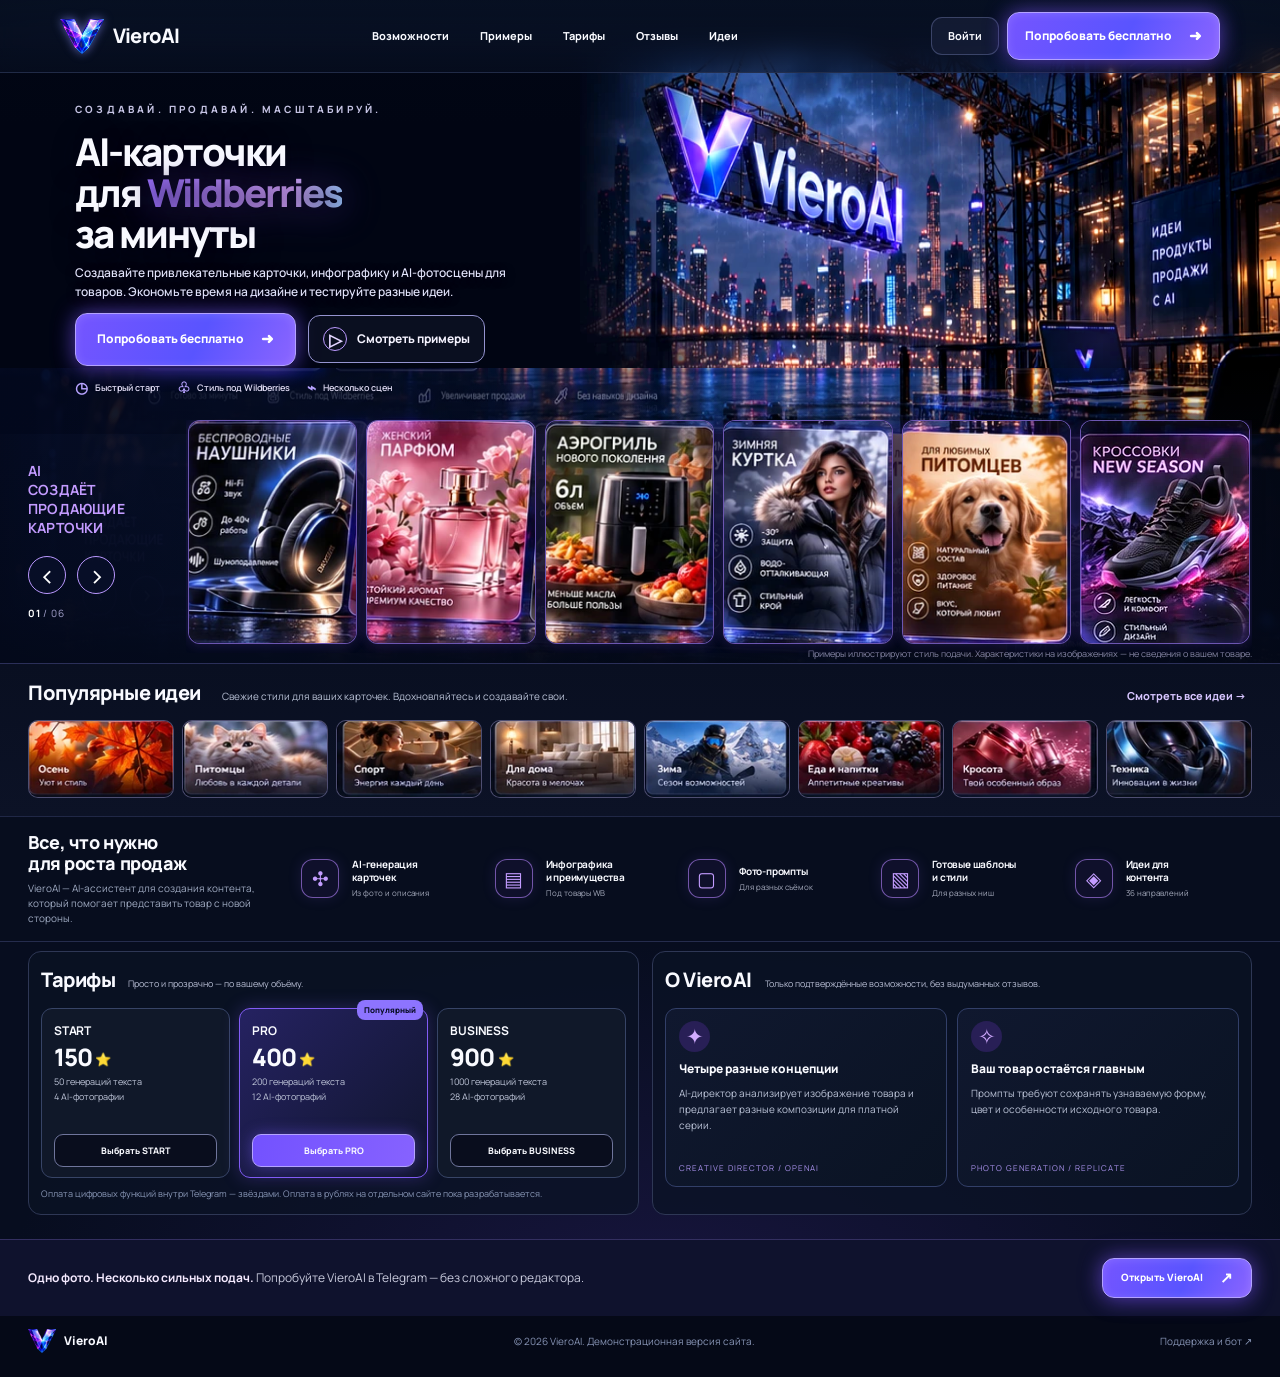
==== commit c4e39c5f: "Replace VieroAI home page with user-reference-matched interactive City design" ====
--- a/index.html
+++ b/index.html
@@ -1,95 +1,249 @@
 <!doctype html>
 <html lang="ru">
 <head>
-  <meta charset="utf-8">
-  <meta name="viewport" content="width=device-width, initial-scale=1, viewport-fit=cover">
-  <meta name="theme-color" content="#090d1b">
-  <meta name="description" content="VieroAI — AI-карточки, инфографика и оригинальные визуальные идеи для Wildberries и Ozon. 36 идей и Telegram-бот.">
-  <meta property="og:title" content="VieroAI — AI Studio для карточек товаров">
-  <meta property="og:description" content="AI-дизайн для маркетплейсов. Четыре разных кадра и 36 идей для вдохновения.">
-  <title>VieroAI — AI Studio | Карточки товаров</title>
-  <link rel="icon" href="assets/viero-mark.svg" type="image/svg+xml">
-  <link rel="manifest" href="manifest.webmanifest">
-  <link rel="preconnect" href="https://fonts.googleapis.com">
-  <link rel="preconnect" href="https://fonts.gstatic.com" crossorigin>
-  <link href="https://fonts.googleapis.com/css2?family=Manrope:wght@400;500;600;700;800&family=Unbounded:wght@500;600;700;800&display=swap" rel="stylesheet">
-  <link rel="stylesheet" href="style.css?v=city-1">
-  <script src="https://telegram.org/js/telegram-web-app.js" defer></script>
-  <script src="ideas.js" defer></script>
-  <script src="app.js?v=city-1" defer></script>
+<meta charset="utf-8">
+<meta name="viewport" content="width=device-width,initial-scale=1,viewport-fit=cover">
+<meta name="theme-color" content="#070d1d">
+<meta name="description" content="VieroAI — студия карточек товаров и AI-инфографики для Wildberries и Ozon. 36 творческих идей, четыре разные сцены, Telegram-бот.">
+<title>VieroAI — AI-карточки для Wildberries</title>
+<link rel="icon" href="assets/viero-mark.svg" type="image/svg+xml">
+<link rel="preconnect" href="https://fonts.googleapis.com">
+<link rel="preconnect" href="https://fonts.gstatic.com" crossorigin>
+<link href="https://fonts.googleapis.com/css2?family=Manrope:wght@400;500;600;700;800&display=swap" rel="stylesheet">
+<style>
+:root{color-scheme:dark;--night:#050917;--surface:#080e20;--purple:#7b58ff;--lilac:#c0a2ff;--border:#39476a;--soft:#9caac7;--white:#f9faff}
+*{box-sizing:border-box}html{scroll-behavior:smooth}body{margin:0;background:var(--night);color:var(--white);font:400 14px/1.5 Manrope,Arial,sans-serif;overflow-x:hidden}body.modal-open{overflow:hidden}button,input{font:inherit}button{cursor:pointer}a{text-decoration:none;color:inherit}a:focus-visible,button:focus-visible,input:focus-visible{outline:3px solid #c5b5ff;outline-offset:3px}button:disabled{opacity:.5}img{display:block;max-width:100%}h1,h2,h3,p{margin-top:0}.wide{width:min(1290px,calc(100% - 56px));margin-inline:auto}
+/* A single photographic stage recreates the source's illuminated city, waterfront and crane. */
+.city-stage{position:relative;isolation:isolate;overflow:hidden;background:#070e23;box-shadow:inset 0 -30px 50px #0009}
+.stage-city{position:absolute;top:0;left:0;right:0;height:420px;background-image:url('[data-uri]');background-size:100% 100%;background-position:top center;filter:saturate(1.13) contrast(1.03);pointer-events:none;z-index:-3}
+.stage-river{position:absolute;z-index:-2;left:0;right:0;top:368px;height:305px;background:linear-gradient(to bottom,transparent 0,#070d1a44 20%,#060a19bb 82%,#040918 100%),url('[data-uri]') center/100% 100% no-repeat;filter:saturate(1.3);opacity:.62;pointer-events:none}
+.stage-tint{position:absolute;z-index:-1;inset:0;background:linear-gradient(to bottom,#050c1b47 0,transparent 19%,transparent 61%,#03091883 100%);pointer-events:none}
+.site-header{height:73px;background:linear-gradient(#071022ec,#09112499);backdrop-filter:blur(12px);-webkit-backdrop-filter:blur(12px);border-bottom:1px solid #6a7aab44;position:relative;z-index:10}
+.nav-inner{height:100%;width:min(1160px,calc(100% - 45px));display:flex;align-items:center;justify-content:space-between;gap:25px;margin:auto}
+.brand{display:flex;align-items:center;gap:9px;white-space:nowrap;font-weight:800;font-size:20px;letter-spacing:-.8px}.brand-v{width:44px;height:39px;object-fit:contain;filter:drop-shadow(0 0 5px #888cffaa);animation:mark-arrive 1.1s cubic-bezier(.24,.87,.3,1.28) both,mark-levitate 8s ease-in-out 1.2s infinite alternate}
+@keyframes mark-arrive{from{opacity:0;transform:translateY(-40px) rotate(-19deg) scale(.7)}to{opacity:1;transform:translateY(0) rotate(0) scale(1)}}@keyframes mark-levitate{to{transform:translateY(-3px) rotate(4deg)}}
+.nav-links{display:flex;align-items:center;gap:31px;margin:auto;font-size:11px;font-weight:750}.nav-links a{transition:color .2s}.nav-links a:hover{color:#c0b4ff}.nav-right{display:flex;align-items:center;gap:8px}.link-login{background:#19213baf;border:1px solid #56608b99;border-radius:11px;padding:10px 16px;font-weight:700;font-size:11px}.nav-cta,.cta-primary{display:inline-flex;align-items:center;justify-content:center;gap:17px;white-space:nowrap;background:linear-gradient(115deg,#7555ff,#5954ff 56%,#8b65ff);border:1px solid #b3a2ff;border-radius:12px;color:#fff;box-shadow:0 0 21px #895cff83,0 3px 21px #482dd940,inset 0 1px 10px #fff2;font-weight:800;font-size:12px;transition:transform .25s,box-shadow .25s}
+.nav-cta{padding:12px 17px}.cta-primary{padding:14px 21px;min-height:43px}.nav-cta:hover,.cta-primary:hover{transform:translateY(-3px);box-shadow:0 0 28px #956effa8,0 7px 32px #5530de70}.nav-cta span,.cta-primary span{font-size:15px}
+.hero{height:342px;position:relative}.hero-inner{height:100%;width:min(1130px,calc(100% - 50px));margin:auto;position:relative}.hero-copy{width:min(470px,49%);padding-top:29px;position:relative;z-index:2}.eyebrow{color:#c6c4e4;font-size:10px;letter-spacing:3.2px;font-weight:750;margin-bottom:14px}.hero h1{font-weight:850;letter-spacing:-2px;font-size:clamp(34px,3.28vw,48px);line-height:1.10;margin-bottom:15px;text-shadow:0 3px 24px #010416d0}.hero h1 span{background:linear-gradient(100deg,#9f72ff 5%,#d7a6ff 73%,#9cc9ff);-webkit-background-clip:text;background-clip:text;color:transparent;filter:drop-shadow(0 0 17px #7a45ef50)}.hero-text{max-width:440px;font-size:12px;font-weight:550;line-height:1.67;color:#e2e4fb;margin:0 0 16px;text-shadow:0 2px 10px #010715}.hero-actions{display:flex;align-items:center;gap:12px}.cta-secondary{display:inline-flex;align-items:center;gap:10px;justify-content:center;border:1px solid #9594d0;background:#101428ab;border-radius:12px;padding:11px 14px;color:#f5f3ff;font-size:12px;font-weight:750;min-height:44px;transition:background .2s,transform .2s}.cta-secondary:hover{background:#37305c;transform:translateY(-2px)}.play{display:grid;place-items:center;width:24px;height:24px;border:1.5px solid #bc9aff;border-radius:50%;font-size:17px;color:#e3d5ff;line-height:1}
+.micro-benefits{display:flex;gap:17px;margin-top:18px;white-space:nowrap;color:#e1dcf4;font-size:9px;font-weight:600}.micro-benefits span{display:flex;align-items:center;gap:7px}.micro-benefits i{font-style:normal;color:#b7a3ff;font-size:15px}.crane-shimmer{position:absolute;pointer-events:none;left:58%;top:5px;width:245px;height:135px;border-radius:55%;background:radial-gradient(ellipse,#c19bff30,transparent 63%);filter:blur(15px);animation:lift-shimmer 6s ease-in-out infinite alternate;mix-blend-mode:screen;opacity:.8}@keyframes lift-shimmer{from{transform:translateY(-5px);opacity:.36}to{transform:translateY(12px);opacity:.93}}.street-light{position:absolute;right:2%;bottom:20px;width:160px;height:110px;background:radial-gradient(ellipse,#8c5fff24,transparent 60%);animation:lift-shimmer 11s ease-in-out infinite alternate;pointer-events:none}
+.showcase{height:248px;position:relative;padding-top:5px;z-index:2}.showcase-layout{width:min(1290px,calc(100% - 56px));margin:auto;display:flex;align-items:flex-start;gap:11px;height:227px}.showcase-rail{width:147px;min-width:147px;flex:0 0 147px;padding-top:42px}.showcase-rail h2{font-size:14px;line-height:1.35;font-weight:700;letter-spacing:.2px;color:#c39bff;margin:0 0 18px}.slider-controls{display:flex;gap:11px}.slider-controls button{width:38px;height:38px;border:1px solid #ba98ff;color:#fff;font-size:28px;line-height:20px;border-radius:50%;background:#09102abb;transition:background .2s,transform .2s}.slider-controls button:hover{background:#5c45ba;transform:scale(1.06)}.slider-count{display:inline-block;font-size:10px;letter-spacing:.8px;margin:12px 0 0;color:#a7a5d0}.slider-count b{color:#fff}
+.showcase-track{min-width:0;flex:1;display:flex;gap:9px;overflow-x:auto;overflow-y:hidden;padding:0 2px 9px;scroll-snap-type:x mandatory;scrollbar-width:none;overscroll-behavior-x:contain}.showcase-track::-webkit-scrollbar{display:none}.show-card{position:relative;display:block;padding:0;width:calc((100% - 45px)/6);min-width:154px;flex:0 0 calc((100% - 45px)/6);height:224px;border-radius:12px;border:1px solid #a680ff9e;background:#0d1333;overflow:hidden;scroll-snap-align:center;box-shadow:0 4px 18px #09092791,0 0 12px #9165ff3f;transition:transform .3s,border-color .3s,box-shadow .3s}.show-card img{width:100%;height:100%;object-fit:cover;object-position:center;transition:transform .65s}.show-card:after{content:"";position:absolute;inset:0;border-radius:12px;box-shadow:inset 0 0 22px #ad78ff22;pointer-events:none}.show-card:hover{transform:translateY(-7px);border-color:#dfc3ff;box-shadow:0 12px 36px #7c42f776}.show-card:hover img{transform:scale(1.05)}.showcase-note{font-size:9px;color:#b9b6dbba;text-align:right;width:min(1290px,calc(100% - 56px));margin:0 auto}
+/* Tiny photo-cards and feature strip align with the supplied layout. */
+.ideas-strip{position:relative;background:linear-gradient(180deg,#090f21,#0c1226);padding:14px 0 18px;border-top:1px solid #3f427a9c;border-bottom:1px solid #3b43707a}.section-row{display:flex;justify-content:space-between;align-items:baseline;gap:15px;margin-bottom:12px}.inline-title{display:flex;align-items:baseline;gap:21px}.inline-title h2{font-weight:850;letter-spacing:-.5px;font-size:20px;margin:0}.inline-title p{font-size:10px;color:#b9c1d5;margin:0}.text-link{background:none;border:0;color:#d7c5ff;font-size:11px;font-weight:750}.text-link:hover{text-decoration:underline}.category-cards{display:grid;grid-template-columns:repeat(8,minmax(0,1fr));gap:8px}.category-cards button{position:relative;padding:0;aspect-ratio:1.88/1;border-radius:10px;overflow:hidden;border:1px solid #606086b8;background:#20213e;transition:transform .25s,border-color .25s,box-shadow .25s}.category-cards button img{width:100%;height:100%;object-fit:fill;transition:transform .4s}.category-cards button:hover,.category-cards button:focus-visible{transform:translateY(-4px);border-color:#b297ff;box-shadow:0 5px 20px #8c59fc60}.category-cards button:hover img{transform:scale(1.055)}
+.features{background:#070d1e;padding:15px 0;border-bottom:1px solid #323961b3}.features-inner{display:grid;grid-template-columns:1.45fr repeat(5,1fr);gap:16px;align-items:center}.feature-intro h2{font-size:18px;line-height:1.18;font-weight:850;letter-spacing:-.45px;margin:0 0 7px}.feature-intro p{font-size:10px;color:#9faac1;max-width:240px;margin:0;line-height:1.5}.feature-item{display:grid;grid-template-columns:44px 1fr;column-gap:7px;align-items:center}.feature-item span{grid-row:span 2;display:grid;place-items:center;border:1px solid #b484fb9c;border-radius:12px;box-shadow:0 0 14px #7451db28;background:#1c164069;width:38px;height:39px;color:#c39cff;font-size:20px}.feature-item b{align-self:end;font-size:10px;line-height:1.3;letter-spacing:-.2px}.feature-item small{align-self:start;font-size:8px;color:#a5aabc;margin-top:3px}
+.commercial{padding:9px 0 24px;background:radial-gradient(ellipse at 52% 120%,#211a50a0,transparent 70%),#070d1f}.commercial-grid{display:grid;grid-template-columns:1.02fr 1fr;gap:13px}.pricing-box,.reviews-box{background:#0a1225b9;border:1px solid #2e3755;border-radius:13px;padding:13px 12px;min-width:0}.module-title{display:flex;align-items:baseline;gap:13px;margin-bottom:13px}.module-title h2{font-size:20px;font-weight:850;margin:0;letter-spacing:-.5px}.module-title p{font-size:9px;color:#b7bdd3;margin:0}.plan-grid{display:grid;grid-template-columns:repeat(3,minmax(0,1fr));gap:9px}.plan{position:relative;min-width:0;background:#101829;border:1px solid #374466;border-radius:11px;padding:13px 12px 10px;display:flex;flex-direction:column;min-height:170px}.plan.highlighted{border-color:#825cf5;background:linear-gradient(135deg,#252261,#10152d);box-shadow:0 0 18px #805dfa45}.popular{position:absolute;right:4px;top:-9px;padding:4px 7px;border-radius:8px;background:#8d74ff;color:#080c25;font-size:8px;font-weight:800}.plan>strong{font-size:12px;letter-spacing:-.2px}.price{font-size:24px;font-weight:800;line-height:1.4;letter-spacing:-1.2px;white-space:nowrap}.price span{font-size:13px;color:#ffe29c;vertical-align:middle}.plan p{font-size:9px;line-height:1.7;color:#c0c7da;margin-bottom:10px}.plan a{display:grid;place-items:center;font-size:9px;font-weight:750;padding:9px 4px;border:1px solid #6f759c;border-radius:9px;margin-top:auto;background:#090d1d}.plan.highlighted a{background:linear-gradient(100deg,#7352ff,#8662ff);border-color:#b4a3ff;box-shadow:0 0 15px #7859ff74}.plan a:hover{background:#594fb1}.fine-print{font-size:9px;color:#8997b6;margin:9px 0 0;line-height:1.5}.review-panels{display:grid;grid-template-columns:repeat(2,minmax(0,1fr));gap:10px}.review-panel{padding:12px 13px;min-height:179px;background:linear-gradient(135deg,#10182f,#0a1323);border:1px solid #323f68;border-radius:11px;display:flex;flex-direction:column}.panel-icon{width:31px;height:31px;display:grid;place-items:center;background:#281f56;color:#d1abff;border-radius:50%;font-size:21px;margin-bottom:8px}.review-panel h3{font-size:12px;font-weight:800;margin:0 0 7px}.review-panel p{font-size:10px;color:#bbc3d7;line-height:1.6;margin:0 0 10px}.review-panel span{font-size:8px;letter-spacing:1px;color:#aa92ed;margin-top:auto}
+.bottom-cta{padding:18px 0;background:#131637b0;border-top:1px solid #4c448399}.bottom-cta .wide{display:flex;align-items:center;justify-content:space-between;gap:25px}.bottom-cta p{margin:0;font-size:12px;color:#c8cadc}.bottom-cta strong{color:#f5eaff}.bottom-cta .cta-primary{font-size:10px;min-height:35px;padding:8px 18px}.footer{background:#050917;padding:13px 0 24px}.footer-inner{display:flex;align-items:center;justify-content:space-between;gap:15px;font-size:10px;color:#8794b5}.footer-logo{display:flex;align-items:center;gap:8px;color:#f8f9ff;font-weight:800;font-size:12px}
+/* Expandable, real gallery of the 36 original prompts preserves existing Telegram functionality. */
+[hidden]{display:none!important}.idea-library{margin-top:20px;background:#10172c;border:1px solid #373963;border-radius:15px;padding:19px}.library-header{display:flex;justify-content:space-between;align-items:center;gap:14px}.library-header strong{font-size:16px}.search-input{display:flex;align-items:center;gap:9px;background:#0a1022;padding:10px 14px;border:1px solid #465178;border-radius:10px}.search-input input{border:0;outline:none;background:none;color:#fff;width:210px;font-size:12px}.category-filters{display:flex;gap:7px;overflow-x:auto;padding:17px 0 18px;scrollbar-width:none}.category-filters button{flex:none;border:1px solid #504775;background:#17172f;color:#d1ccef;border-radius:99px;padding:8px 13px;font-size:11px}.category-filters button.active{background:#7458fa;color:white;border-color:#9c8bff}.idea-grid{display:grid;grid-template-columns:repeat(4,minmax(0,1fr));gap:12px}.idea-item{background:#131c33;border:1px solid #333f6a;border-radius:12px;overflow:hidden}.idea-image{position:relative;aspect-ratio:4/4.2;overflow:hidden}.idea-image img{width:100%;height:100%;object-fit:cover}.idea-tag{position:absolute;top:9px;left:9px;padding:4px 8px;font-size:9px;background:#090d22bd;border:1px solid #9291d966;border-radius:99px}.idea-item-body{padding:12px}.idea-item-body h3{font-size:13px;margin:0 0 5px}.idea-item-body p{font-size:10px;color:#aab6d3;line-height:1.55;min-height:29px;margin:0 0 9px}.idea-item-body button{display:flex;justify-content:space-between;align-items:center;width:100%;padding:9px 10px;background:#403875;border:1px solid #625cad;border-radius:8px;color:white;font-size:11px;font-weight:700}.more-ideas{display:block;margin:16px auto 0;padding:10px 16px;border-radius:9px;background:#5c4bc5;border:1px solid #a19cff;color:white}.empty-message{color:#b4b7d4;text-align:center}
+.modal{display:none;position:fixed;z-index:80;inset:0;align-items:center;justify-content:center;padding:18px}.modal.open{display:flex}.modal-backdrop{position:absolute;inset:0;background:#030710d9;backdrop-filter:blur(13px)}.modal-card{position:relative;z-index:1;max-height:min(700px,94vh);overflow-y:auto;width:min(770px,100%);display:grid;grid-template-columns:.88fr 1fr;background:#111932;border:1px solid #6762a4;border-radius:20px;box-shadow:0 25px 130px #000c}.modal-close{position:absolute;right:12px;top:12px;z-index:2;border:1px solid #afa8e37a;border-radius:50%;background:#1b2140;color:white;font-size:25px;width:35px;height:35px}.modal-img{width:100%;height:100%;min-height:395px;object-fit:cover}.modal-info{padding:44px 26px 25px}.modal-tag{font-size:10px;letter-spacing:1.5px;color:#c4afff}.modal-info h2{font-size:29px;line-height:1.2;margin:14px 0 15px}.modal-info p{color:#b8bed3;font-size:13px;line-height:1.7}.modal-tip{font-size:11px!important;color:#9ba2c0!important;margin-top:14px}.modal-info .cta-primary{display:flex;margin:16px 0 8px}.copy-prompt{border:1px solid #817bbb;background:#1a2243;color:#f4f0ff;border-radius:9px;padding:11px;width:100%;font-size:12px}
+/* Animated, nonblocking rain across the layout. */
+.rain{position:fixed;pointer-events:none;z-index:25;inset:0;overflow:hidden;opacity:.47}.rain i{position:absolute;left:var(--left);top:-100px;width:1.3px;height:var(--length,60px);opacity:var(--alpha,.45);background:linear-gradient(to bottom,transparent,#b7d7ffaf 75%,#e7efffff);transform:rotate(12deg);animation:rainfall var(--speed,1.8s) linear var(--delay,0s) infinite;will-change:transform}@keyframes rainfall{to{transform:translate3d(-130px,calc(100vh + 245px),0) rotate(12deg)}}
+/* Responsiveness: on mobile, keep the crane and skyline visible BELOW the copy. */
+@media(max-width:1140px){.nav-links{gap:17px}.nav-inner{gap:12px}.showcase-layout{gap:12px}.showcase-rail{width:132px;flex-basis:132px;min-width:132px}.show-card{width:175px;flex-basis:175px}.features-inner{grid-template-columns:1.25fr repeat(5,.94fr);gap:7px}.feature-item{grid-template-columns:34px 1fr;gap:5px}.feature-item span{width:32px;height:34px}.category-cards{gap:5px}.inline-title p{font-size:9px}}
+@media(max-width:850px){.nav-inner{width:calc(100% - 30px)}.nav-links{display:none}.brand{font-size:18px}.nav-cta{padding:10px 13px}.link-login{padding:10px}.hero{height:410px}.hero-copy{width:min(470px,65%);padding-top:45px}.hero h1{font-size:clamp(33px,5vw,43px)}.stage-city{height:490px}.stage-river{top:390px}.showcase{height:250px}.showcase-rail{flex-basis:115px;min-width:115px}.showcase-rail h2{font-size:12px}.category-cards{display:flex;overflow-x:auto;scrollbar-width:none;gap:10px;padding-bottom:5px}.category-cards button{flex:0 0 149px}.inline-title{display:block}.inline-title p{margin-top:3px}.features-inner{grid-template-columns:repeat(3,1fr)}.feature-intro{grid-column:1/-1}.features-inner .feature-item{margin-top:8px}.commercial-grid{grid-template-columns:1fr}.commercial{padding-top:18px}.idea-grid{grid-template-columns:repeat(3,minmax(0,1fr))}}
+@media(max-width:600px){.wide{width:calc(100% - 28px)}.site-header{height:64px}.nav-inner{width:calc(100% - 28px)}.brand{gap:6px;font-size:16px}.brand-v{height:35px;width:37px}.nav-right{gap:5px}.link-login{display:none}.nav-cta{font-size:10px;padding:10px 12px;border-radius:10px;gap:7px}.hero{height:525px}.hero-inner{width:calc(100% - 38px)}.hero-copy{width:100%;padding-top:29px}.eyebrow{font-size:8px;letter-spacing:2px;margin-bottom:11px}.hero h1{font-size:clamp(31px,8.65vw,43px);letter-spacing:-1.65px;line-height:1.12;margin-bottom:14px}.hero-text{font-size:12px;max-width:370px;margin-bottom:17px}.hero-actions{gap:8px}.cta-primary{font-size:10px;padding:11px 14px;min-height:40px;gap:7px}.cta-secondary{font-size:10px;padding:9px 10px;min-height:40px;gap:6px}.micro-benefits{font-size:8px;gap:9px;margin-top:14px;flex-wrap:wrap}.micro-benefits i{font-size:12px}.stage-city{top:315px;height:306px;background-size:auto 306px;background-position:61% center;opacity:.97}.stage-river{top:529px;height:280px;background-size:auto 280px;opacity:.48}.stage-tint{background:linear-gradient(to bottom,#050917 0,#050917 29%,transparent 46%,#040916a8 76%,#040916 100%)}.crane-shimmer{left:62%;top:290px;width:120px}.showcase{height:265px;padding-top:4px}.showcase-layout{width:calc(100% - 24px);gap:9px;height:231px}.showcase-rail{width:82px;min-width:82px;flex-basis:82px;padding-top:48px}.showcase-rail h2{font-size:9px;line-height:1.33;margin-bottom:15px}.slider-controls{gap:4px}.slider-controls button{width:30px;height:30px;font-size:21px}.slider-count{font-size:9px}.showcase-track{gap:9px}.show-card{height:213px;min-width:153px;width:153px;flex-basis:153px}.showcase-note{text-align:left;font-size:8px;width:calc(100% - 26px)}.ideas-strip{padding:17px 0 20px}.section-row{align-items:flex-start}.inline-title h2{font-size:19px}.inline-title p{font-size:9px;line-height:1.5;max-width:255px}.text-link{font-size:10px;white-space:nowrap}.category-cards button{flex-basis:145px}.category-cards{margin-right:-14px}.features-inner{gap:11px;grid-template-columns:repeat(2,minmax(0,1fr))}.feature-intro h2{font-size:22px}.feature-intro p{font-size:11px}.feature-item b{font-size:11px}.feature-item small{font-size:9px}.feature-item span{width:37px;height:37px}.module-title{display:block}.module-title h2{font-size:22px}.module-title p{margin-top:4px}.pricing-box,.reviews-box{padding:15px 12px}.plan-grid{gap:6px}.plan{padding:12px 7px 8px;min-height:178px}.plan>strong{font-size:10px}.plan .price{font-size:22px}.plan p{font-size:8.5px}.plan a{font-size:8px;padding:9px 0}.review-panels{gap:8px}.review-panel{min-height:174px;padding:11px}.review-panel p{font-size:10px}.idea-library{padding:13px}.library-header{display:block}.search-input{margin-top:12px}.search-input input{width:100%}.idea-grid{grid-template-columns:repeat(2,minmax(0,1fr));gap:8px}.bottom-cta .wide{display:block}.bottom-cta p{line-height:1.6}.bottom-cta .cta-primary{margin-top:12px}.footer-inner{flex-wrap:wrap;justify-content:space-between}.footer-inner>span{order:3;width:100%}.modal-card{grid-template-columns:1fr;max-height:94vh}.modal-img{height:190px;min-height:190px}.modal-info{padding:22px}.modal-info h2{font-size:23px}.rain{opacity:.34}}
+@media(max-width:370px){.brand span{font-size:14px}.hero h1{font-size:30px}.micro-benefits{font-size:7.5px}.hero-actions .cta-secondary{font-size:9px}.plan-grid{grid-template-columns:1fr}.plan{min-height:0;padding:13px}.plan p{font-size:11px}}
+@media(prefers-reduced-motion:reduce){html{scroll-behavior:auto}*,*:before,*:after{animation:none!important;transition:none!important}.rain{display:none}.brand-v{transform:none}.show-card:hover,.category-cards button:hover{transform:none}}
+@keyframes faint-neon{0%,100%{box-shadow:0 3px 14px #7e4ffb28}50%{box-shadow:0 4px 22px #9f78ff75}}
+.show-card:nth-child(3n+1){animation:faint-neon 6s ease-in-out infinite alternate}
+.show-card:nth-child(3n+2){animation:faint-neon 8s ease-in-out -3s infinite alternate}
+@media(prefers-reduced-motion:reduce){.show-card{animation:none!important}}
+/* Final reference alignment polish: keep benefits above the photograph slider. */
+@media(min-width:851px){.stage-city{top:48px;height:386px}.hero h1{font-size:clamp(34px,3vw,44px);line-height:1.07;margin-bottom:10px}.hero-text{line-height:1.53;margin-bottom:12px}.micro-benefits{margin-top:11px}}
+.stage-river:after{content:"";position:absolute;inset:0;background:linear-gradient(90deg,#060b1ff0 0%,#091026cd 17%,#07102215 45%,transparent 70%)}
+
+</style>
+<script defer src="https://telegram.org/js/telegram-web-app.js"></script>
+
+
 </head>
 <body>
-  <div class="rain" id="rain" aria-hidden="true"></div>
+<div class="rain" id="rain" aria-hidden="true"></div>
+<div class="city-stage" id="home">
+  <div class="stage-city" aria-hidden="true"></div>
+  <div class="stage-river" aria-hidden="true"></div>
+  <div class="stage-tint" aria-hidden="true"></div>
   <header class="site-header">
-    <div class="wrap navbar">
-      <a class="brand-symbol" href="#home" aria-label="VieroAI — вернуться наверх">
-        <span class="brand-stage"><img src="assets/viero-mark.svg" alt="" width="54" height="54"></span>
+    <div class="nav-inner">
+      <a class="brand" href="#home" aria-label="VieroAI — наверх">
+        <img class="brand-v" src="[data-uri]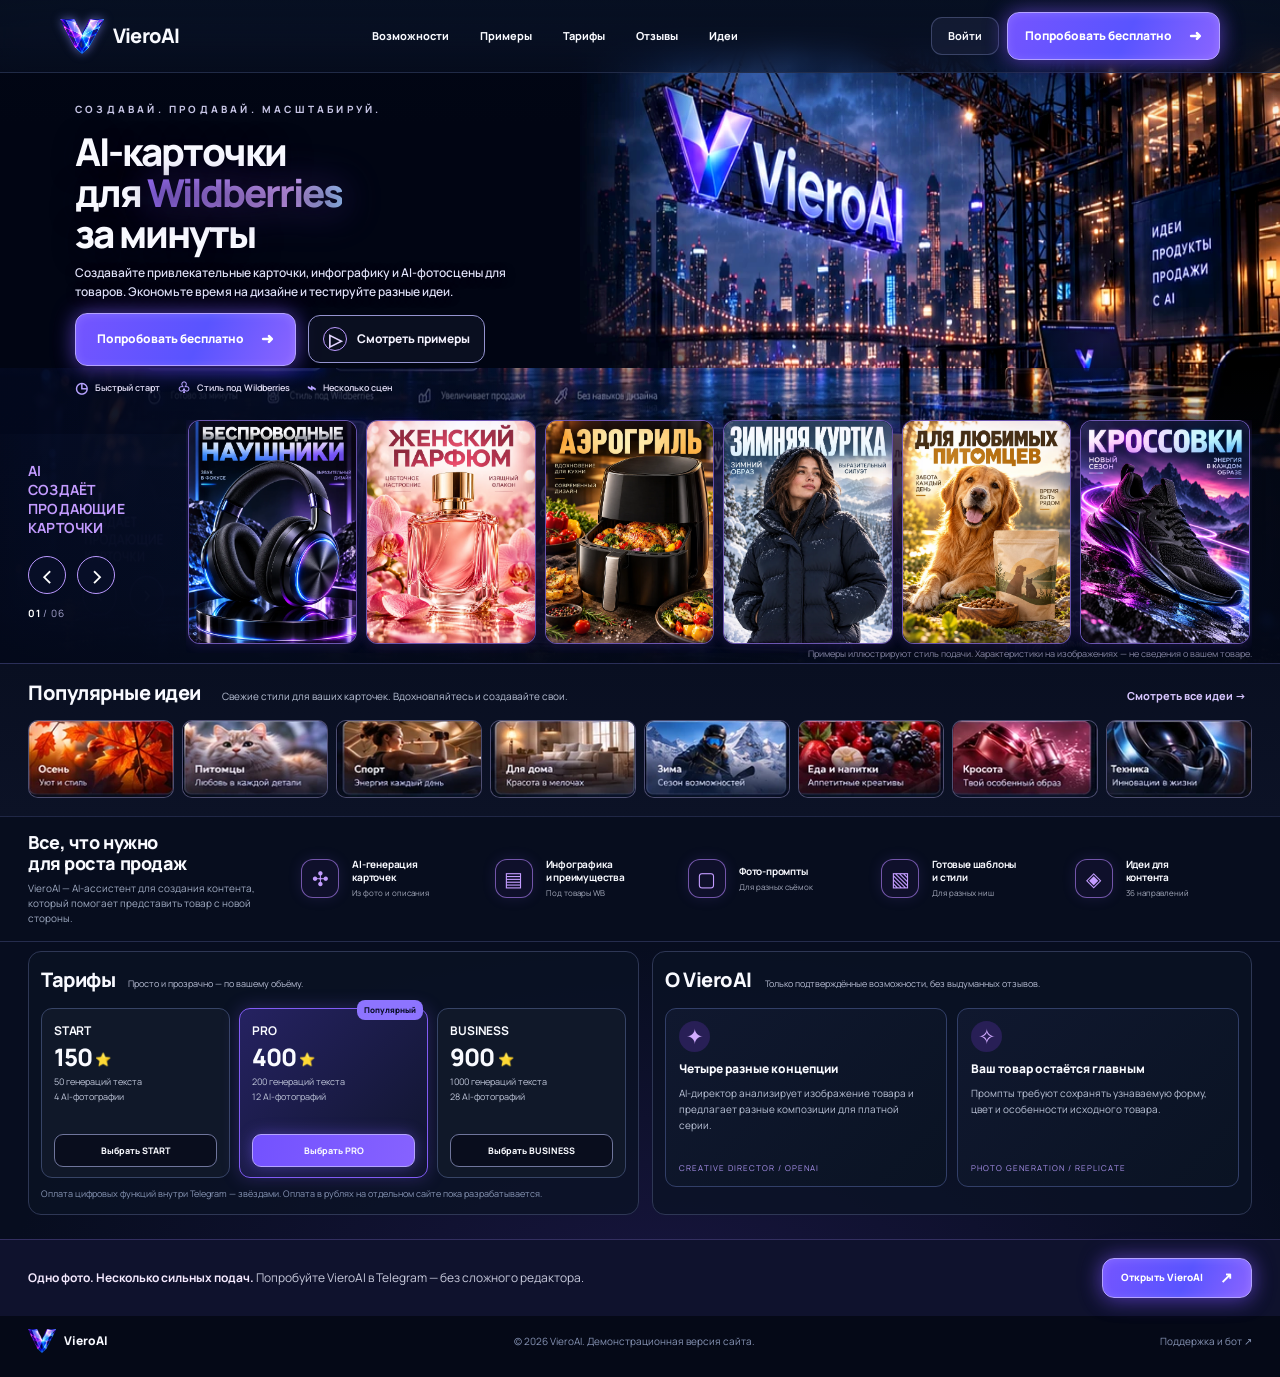
==== commit 93fe8639: "Fix six showcase previews and prompts; replace thumbnails with high resolution artwork" ====
--- a/index.html
+++ b/index.html
@@ -1,249 +1,259 @@
-<!doctype html>
-<html lang="ru">
-<head>
-<meta charset="utf-8">
-<meta name="viewport" content="width=device-width,initial-scale=1,viewport-fit=cover">
-<meta name="theme-color" content="#070d1d">
-<meta name="description" content="VieroAI — студия карточек товаров и AI-инфографики для Wildberries и Ozon. 36 творческих идей, четыре разные сцены, Telegram-бот.">
-<title>VieroAI — AI-карточки для Wildberries</title>
-<link rel="icon" href="assets/viero-mark.svg" type="image/svg+xml">
-<link rel="preconnect" href="https://fonts.googleapis.com">
-<link rel="preconnect" href="https://fonts.gstatic.com" crossorigin>
-<link href="https://fonts.googleapis.com/css2?family=Manrope:wght@400;500;600;700;800&display=swap" rel="stylesheet">
-<style>
-:root{color-scheme:dark;--night:#050917;--surface:#080e20;--purple:#7b58ff;--lilac:#c0a2ff;--border:#39476a;--soft:#9caac7;--white:#f9faff}
-*{box-sizing:border-box}html{scroll-behavior:smooth}body{margin:0;background:var(--night);color:var(--white);font:400 14px/1.5 Manrope,Arial,sans-serif;overflow-x:hidden}body.modal-open{overflow:hidden}button,input{font:inherit}button{cursor:pointer}a{text-decoration:none;color:inherit}a:focus-visible,button:focus-visible,input:focus-visible{outline:3px solid #c5b5ff;outline-offset:3px}button:disabled{opacity:.5}img{display:block;max-width:100%}h1,h2,h3,p{margin-top:0}.wide{width:min(1290px,calc(100% - 56px));margin-inline:auto}
-/* A single photographic stage recreates the source's illuminated city, waterfront and crane. */
-.city-stage{position:relative;isolation:isolate;overflow:hidden;background:#070e23;box-shadow:inset 0 -30px 50px #0009}
-.stage-city{position:absolute;top:0;left:0;right:0;height:420px;background-image:url('[data-uri]');background-size:100% 100%;background-position:top center;filter:saturate(1.13) contrast(1.03);pointer-events:none;z-index:-3}
-.stage-river{position:absolute;z-index:-2;left:0;right:0;top:368px;height:305px;background:linear-gradient(to bottom,transparent 0,#070d1a44 20%,#060a19bb 82%,#040918 100%),url('[data-uri]') center/100% 100% no-repeat;filter:saturate(1.3);opacity:.62;pointer-events:none}
-.stage-tint{position:absolute;z-index:-1;inset:0;background:linear-gradient(to bottom,#050c1b47 0,transparent 19%,transparent 61%,#03091883 100%);pointer-events:none}
-.site-header{height:73px;background:linear-gradient(#071022ec,#09112499);backdrop-filter:blur(12px);-webkit-backdrop-filter:blur(12px);border-bottom:1px solid #6a7aab44;position:relative;z-index:10}
-.nav-inner{height:100%;width:min(1160px,calc(100% - 45px));display:flex;align-items:center;justify-content:space-between;gap:25px;margin:auto}
-.brand{display:flex;align-items:center;gap:9px;white-space:nowrap;font-weight:800;font-size:20px;letter-spacing:-.8px}.brand-v{width:44px;height:39px;object-fit:contain;filter:drop-shadow(0 0 5px #888cffaa);animation:mark-arrive 1.1s cubic-bezier(.24,.87,.3,1.28) both,mark-levitate 8s ease-in-out 1.2s infinite alternate}
-@keyframes mark-arrive{from{opacity:0;transform:translateY(-40px) rotate(-19deg) scale(.7)}to{opacity:1;transform:translateY(0) rotate(0) scale(1)}}@keyframes mark-levitate{to{transform:translateY(-3px) rotate(4deg)}}
-.nav-links{display:flex;align-items:center;gap:31px;margin:auto;font-size:11px;font-weight:750}.nav-links a{transition:color .2s}.nav-links a:hover{color:#c0b4ff}.nav-right{display:flex;align-items:center;gap:8px}.link-login{background:#19213baf;border:1px solid #56608b99;border-radius:11px;padding:10px 16px;font-weight:700;font-size:11px}.nav-cta,.cta-primary{display:inline-flex;align-items:center;justify-content:center;gap:17px;white-space:nowrap;background:linear-gradient(115deg,#7555ff,#5954ff 56%,#8b65ff);border:1px solid #b3a2ff;border-radius:12px;color:#fff;box-shadow:0 0 21px #895cff83,0 3px 21px #482dd940,inset 0 1px 10px #fff2;font-weight:800;font-size:12px;transition:transform .25s,box-shadow .25s}
-.nav-cta{padding:12px 17px}.cta-primary{padding:14px 21px;min-height:43px}.nav-cta:hover,.cta-primary:hover{transform:translateY(-3px);box-shadow:0 0 28px #956effa8,0 7px 32px #5530de70}.nav-cta span,.cta-primary span{font-size:15px}
-.hero{height:342px;position:relative}.hero-inner{height:100%;width:min(1130px,calc(100% - 50px));margin:auto;position:relative}.hero-copy{width:min(470px,49%);padding-top:29px;position:relative;z-index:2}.eyebrow{color:#c6c4e4;font-size:10px;letter-spacing:3.2px;font-weight:750;margin-bottom:14px}.hero h1{font-weight:850;letter-spacing:-2px;font-size:clamp(34px,3.28vw,48px);line-height:1.10;margin-bottom:15px;text-shadow:0 3px 24px #010416d0}.hero h1 span{background:linear-gradient(100deg,#9f72ff 5%,#d7a6ff 73%,#9cc9ff);-webkit-background-clip:text;background-clip:text;color:transparent;filter:drop-shadow(0 0 17px #7a45ef50)}.hero-text{max-width:440px;font-size:12px;font-weight:550;line-height:1.67;color:#e2e4fb;margin:0 0 16px;text-shadow:0 2px 10px #010715}.hero-actions{display:flex;align-items:center;gap:12px}.cta-secondary{display:inline-flex;align-items:center;gap:10px;justify-content:center;border:1px solid #9594d0;background:#101428ab;border-radius:12px;padding:11px 14px;color:#f5f3ff;font-size:12px;font-weight:750;min-height:44px;transition:background .2s,transform .2s}.cta-secondary:hover{background:#37305c;transform:translateY(-2px)}.play{display:grid;place-items:center;width:24px;height:24px;border:1.5px solid #bc9aff;border-radius:50%;font-size:17px;color:#e3d5ff;line-height:1}
-.micro-benefits{display:flex;gap:17px;margin-top:18px;white-space:nowrap;color:#e1dcf4;font-size:9px;font-weight:600}.micro-benefits span{display:flex;align-items:center;gap:7px}.micro-benefits i{font-style:normal;color:#b7a3ff;font-size:15px}.crane-shimmer{position:absolute;pointer-events:none;left:58%;top:5px;width:245px;height:135px;border-radius:55%;background:radial-gradient(ellipse,#c19bff30,transparent 63%);filter:blur(15px);animation:lift-shimmer 6s ease-in-out infinite alternate;mix-blend-mode:screen;opacity:.8}@keyframes lift-shimmer{from{transform:translateY(-5px);opacity:.36}to{transform:translateY(12px);opacity:.93}}.street-light{position:absolute;right:2%;bottom:20px;width:160px;height:110px;background:radial-gradient(ellipse,#8c5fff24,transparent 60%);animation:lift-shimmer 11s ease-in-out infinite alternate;pointer-events:none}
-.showcase{height:248px;position:relative;padding-top:5px;z-index:2}.showcase-layout{width:min(1290px,calc(100% - 56px));margin:auto;display:flex;align-items:flex-start;gap:11px;height:227px}.showcase-rail{width:147px;min-width:147px;flex:0 0 147px;padding-top:42px}.showcase-rail h2{font-size:14px;line-height:1.35;font-weight:700;letter-spacing:.2px;color:#c39bff;margin:0 0 18px}.slider-controls{display:flex;gap:11px}.slider-controls button{width:38px;height:38px;border:1px solid #ba98ff;color:#fff;font-size:28px;line-height:20px;border-radius:50%;background:#09102abb;transition:background .2s,transform .2s}.slider-controls button:hover{background:#5c45ba;transform:scale(1.06)}.slider-count{display:inline-block;font-size:10px;letter-spacing:.8px;margin:12px 0 0;color:#a7a5d0}.slider-count b{color:#fff}
-.showcase-track{min-width:0;flex:1;display:flex;gap:9px;overflow-x:auto;overflow-y:hidden;padding:0 2px 9px;scroll-snap-type:x mandatory;scrollbar-width:none;overscroll-behavior-x:contain}.showcase-track::-webkit-scrollbar{display:none}.show-card{position:relative;display:block;padding:0;width:calc((100% - 45px)/6);min-width:154px;flex:0 0 calc((100% - 45px)/6);height:224px;border-radius:12px;border:1px solid #a680ff9e;background:#0d1333;overflow:hidden;scroll-snap-align:center;box-shadow:0 4px 18px #09092791,0 0 12px #9165ff3f;transition:transform .3s,border-color .3s,box-shadow .3s}.show-card img{width:100%;height:100%;object-fit:cover;object-position:center;transition:transform .65s}.show-card:after{content:"";position:absolute;inset:0;border-radius:12px;box-shadow:inset 0 0 22px #ad78ff22;pointer-events:none}.show-card:hover{transform:translateY(-7px);border-color:#dfc3ff;box-shadow:0 12px 36px #7c42f776}.show-card:hover img{transform:scale(1.05)}.showcase-note{font-size:9px;color:#b9b6dbba;text-align:right;width:min(1290px,calc(100% - 56px));margin:0 auto}
-/* Tiny photo-cards and feature strip align with the supplied layout. */
-.ideas-strip{position:relative;background:linear-gradient(180deg,#090f21,#0c1226);padding:14px 0 18px;border-top:1px solid #3f427a9c;border-bottom:1px solid #3b43707a}.section-row{display:flex;justify-content:space-between;align-items:baseline;gap:15px;margin-bottom:12px}.inline-title{display:flex;align-items:baseline;gap:21px}.inline-title h2{font-weight:850;letter-spacing:-.5px;font-size:20px;margin:0}.inline-title p{font-size:10px;color:#b9c1d5;margin:0}.text-link{background:none;border:0;color:#d7c5ff;font-size:11px;font-weight:750}.text-link:hover{text-decoration:underline}.category-cards{display:grid;grid-template-columns:repeat(8,minmax(0,1fr));gap:8px}.category-cards button{position:relative;padding:0;aspect-ratio:1.88/1;border-radius:10px;overflow:hidden;border:1px solid #606086b8;background:#20213e;transition:transform .25s,border-color .25s,box-shadow .25s}.category-cards button img{width:100%;height:100%;object-fit:fill;transition:transform .4s}.category-cards button:hover,.category-cards button:focus-visible{transform:translateY(-4px);border-color:#b297ff;box-shadow:0 5px 20px #8c59fc60}.category-cards button:hover img{transform:scale(1.055)}
-.features{background:#070d1e;padding:15px 0;border-bottom:1px solid #323961b3}.features-inner{display:grid;grid-template-columns:1.45fr repeat(5,1fr);gap:16px;align-items:center}.feature-intro h2{font-size:18px;line-height:1.18;font-weight:850;letter-spacing:-.45px;margin:0 0 7px}.feature-intro p{font-size:10px;color:#9faac1;max-width:240px;margin:0;line-height:1.5}.feature-item{display:grid;grid-template-columns:44px 1fr;column-gap:7px;align-items:center}.feature-item span{grid-row:span 2;display:grid;place-items:center;border:1px solid #b484fb9c;border-radius:12px;box-shadow:0 0 14px #7451db28;background:#1c164069;width:38px;height:39px;color:#c39cff;font-size:20px}.feature-item b{align-self:end;font-size:10px;line-height:1.3;letter-spacing:-.2px}.feature-item small{align-self:start;font-size:8px;color:#a5aabc;margin-top:3px}
-.commercial{padding:9px 0 24px;background:radial-gradient(ellipse at 52% 120%,#211a50a0,transparent 70%),#070d1f}.commercial-grid{display:grid;grid-template-columns:1.02fr 1fr;gap:13px}.pricing-box,.reviews-box{background:#0a1225b9;border:1px solid #2e3755;border-radius:13px;padding:13px 12px;min-width:0}.module-title{display:flex;align-items:baseline;gap:13px;margin-bottom:13px}.module-title h2{font-size:20px;font-weight:850;margin:0;letter-spacing:-.5px}.module-title p{font-size:9px;color:#b7bdd3;margin:0}.plan-grid{display:grid;grid-template-columns:repeat(3,minmax(0,1fr));gap:9px}.plan{position:relative;min-width:0;background:#101829;border:1px solid #374466;border-radius:11px;padding:13px 12px 10px;display:flex;flex-direction:column;min-height:170px}.plan.highlighted{border-color:#825cf5;background:linear-gradient(135deg,#252261,#10152d);box-shadow:0 0 18px #805dfa45}.popular{position:absolute;right:4px;top:-9px;padding:4px 7px;border-radius:8px;background:#8d74ff;color:#080c25;font-size:8px;font-weight:800}.plan>strong{font-size:12px;letter-spacing:-.2px}.price{font-size:24px;font-weight:800;line-height:1.4;letter-spacing:-1.2px;white-space:nowrap}.price span{font-size:13px;color:#ffe29c;vertical-align:middle}.plan p{font-size:9px;line-height:1.7;color:#c0c7da;margin-bottom:10px}.plan a{display:grid;place-items:center;font-size:9px;font-weight:750;padding:9px 4px;border:1px solid #6f759c;border-radius:9px;margin-top:auto;background:#090d1d}.plan.highlighted a{background:linear-gradient(100deg,#7352ff,#8662ff);border-color:#b4a3ff;box-shadow:0 0 15px #7859ff74}.plan a:hover{background:#594fb1}.fine-print{font-size:9px;color:#8997b6;margin:9px 0 0;line-height:1.5}.review-panels{display:grid;grid-template-columns:repeat(2,minmax(0,1fr));gap:10px}.review-panel{padding:12px 13px;min-height:179px;background:linear-gradient(135deg,#10182f,#0a1323);border:1px solid #323f68;border-radius:11px;display:flex;flex-direction:column}.panel-icon{width:31px;height:31px;display:grid;place-items:center;background:#281f56;color:#d1abff;border-radius:50%;font-size:21px;margin-bottom:8px}.review-panel h3{font-size:12px;font-weight:800;margin:0 0 7px}.review-panel p{font-size:10px;color:#bbc3d7;line-height:1.6;margin:0 0 10px}.review-panel span{font-size:8px;letter-spacing:1px;color:#aa92ed;margin-top:auto}
-.bottom-cta{padding:18px 0;background:#131637b0;border-top:1px solid #4c448399}.bottom-cta .wide{display:flex;align-items:center;justify-content:space-between;gap:25px}.bottom-cta p{margin:0;font-size:12px;color:#c8cadc}.bottom-cta strong{color:#f5eaff}.bottom-cta .cta-primary{font-size:10px;min-height:35px;padding:8px 18px}.footer{background:#050917;padding:13px 0 24px}.footer-inner{display:flex;align-items:center;justify-content:space-between;gap:15px;font-size:10px;color:#8794b5}.footer-logo{display:flex;align-items:center;gap:8px;color:#f8f9ff;font-weight:800;font-size:12px}
-/* Expandable, real gallery of the 36 original prompts preserves existing Telegram functionality. */
-[hidden]{display:none!important}.idea-library{margin-top:20px;background:#10172c;border:1px solid #373963;border-radius:15px;padding:19px}.library-header{display:flex;justify-content:space-between;align-items:center;gap:14px}.library-header strong{font-size:16px}.search-input{display:flex;align-items:center;gap:9px;background:#0a1022;padding:10px 14px;border:1px solid #465178;border-radius:10px}.search-input input{border:0;outline:none;background:none;color:#fff;width:210px;font-size:12px}.category-filters{display:flex;gap:7px;overflow-x:auto;padding:17px 0 18px;scrollbar-width:none}.category-filters button{flex:none;border:1px solid #504775;background:#17172f;color:#d1ccef;border-radius:99px;padding:8px 13px;font-size:11px}.category-filters button.active{background:#7458fa;color:white;border-color:#9c8bff}.idea-grid{display:grid;grid-template-columns:repeat(4,minmax(0,1fr));gap:12px}.idea-item{background:#131c33;border:1px solid #333f6a;border-radius:12px;overflow:hidden}.idea-image{position:relative;aspect-ratio:4/4.2;overflow:hidden}.idea-image img{width:100%;height:100%;object-fit:cover}.idea-tag{position:absolute;top:9px;left:9px;padding:4px 8px;font-size:9px;background:#090d22bd;border:1px solid #9291d966;border-radius:99px}.idea-item-body{padding:12px}.idea-item-body h3{font-size:13px;margin:0 0 5px}.idea-item-body p{font-size:10px;color:#aab6d3;line-height:1.55;min-height:29px;margin:0 0 9px}.idea-item-body button{display:flex;justify-content:space-between;align-items:center;width:100%;padding:9px 10px;background:#403875;border:1px solid #625cad;border-radius:8px;color:white;font-size:11px;font-weight:700}.more-ideas{display:block;margin:16px auto 0;padding:10px 16px;border-radius:9px;background:#5c4bc5;border:1px solid #a19cff;color:white}.empty-message{color:#b4b7d4;text-align:center}
-.modal{display:none;position:fixed;z-index:80;inset:0;align-items:center;justify-content:center;padding:18px}.modal.open{display:flex}.modal-backdrop{position:absolute;inset:0;background:#030710d9;backdrop-filter:blur(13px)}.modal-card{position:relative;z-index:1;max-height:min(700px,94vh);overflow-y:auto;width:min(770px,100%);display:grid;grid-template-columns:.88fr 1fr;background:#111932;border:1px solid #6762a4;border-radius:20px;box-shadow:0 25px 130px #000c}.modal-close{position:absolute;right:12px;top:12px;z-index:2;border:1px solid #afa8e37a;border-radius:50%;background:#1b2140;color:white;font-size:25px;width:35px;height:35px}.modal-img{width:100%;height:100%;min-height:395px;object-fit:cover}.modal-info{padding:44px 26px 25px}.modal-tag{font-size:10px;letter-spacing:1.5px;color:#c4afff}.modal-info h2{font-size:29px;line-height:1.2;margin:14px 0 15px}.modal-info p{color:#b8bed3;font-size:13px;line-height:1.7}.modal-tip{font-size:11px!important;color:#9ba2c0!important;margin-top:14px}.modal-info .cta-primary{display:flex;margin:16px 0 8px}.copy-prompt{border:1px solid #817bbb;background:#1a2243;color:#f4f0ff;border-radius:9px;padding:11px;width:100%;font-size:12px}
-/* Animated, nonblocking rain across the layout. */
-.rain{position:fixed;pointer-events:none;z-index:25;inset:0;overflow:hidden;opacity:.47}.rain i{position:absolute;left:var(--left);top:-100px;width:1.3px;height:var(--length,60px);opacity:var(--alpha,.45);background:linear-gradient(to bottom,transparent,#b7d7ffaf 75%,#e7efffff);transform:rotate(12deg);animation:rainfall var(--speed,1.8s) linear var(--delay,0s) infinite;will-change:transform}@keyframes rainfall{to{transform:translate3d(-130px,calc(100vh + 245px),0) rotate(12deg)}}
-/* Responsiveness: on mobile, keep the crane and skyline visible BELOW the copy. */
-@media(max-width:1140px){.nav-links{gap:17px}.nav-inner{gap:12px}.showcase-layout{gap:12px}.showcase-rail{width:132px;flex-basis:132px;min-width:132px}.show-card{width:175px;flex-basis:175px}.features-inner{grid-template-columns:1.25fr repeat(5,.94fr);gap:7px}.feature-item{grid-template-columns:34px 1fr;gap:5px}.feature-item span{width:32px;height:34px}.category-cards{gap:5px}.inline-title p{font-size:9px}}
-@media(max-width:850px){.nav-inner{width:calc(100% - 30px)}.nav-links{display:none}.brand{font-size:18px}.nav-cta{padding:10px 13px}.link-login{padding:10px}.hero{height:410px}.hero-copy{width:min(470px,65%);padding-top:45px}.hero h1{font-size:clamp(33px,5vw,43px)}.stage-city{height:490px}.stage-river{top:390px}.showcase{height:250px}.showcase-rail{flex-basis:115px;min-width:115px}.showcase-rail h2{font-size:12px}.category-cards{display:flex;overflow-x:auto;scrollbar-width:none;gap:10px;padding-bottom:5px}.category-cards button{flex:0 0 149px}.inline-title{display:block}.inline-title p{margin-top:3px}.features-inner{grid-template-columns:repeat(3,1fr)}.feature-intro{grid-column:1/-1}.features-inner .feature-item{margin-top:8px}.commercial-grid{grid-template-columns:1fr}.commercial{padding-top:18px}.idea-grid{grid-template-columns:repeat(3,minmax(0,1fr))}}
-@media(max-width:600px){.wide{width:calc(100% - 28px)}.site-header{height:64px}.nav-inner{width:calc(100% - 28px)}.brand{gap:6px;font-size:16px}.brand-v{height:35px;width:37px}.nav-right{gap:5px}.link-login{display:none}.nav-cta{font-size:10px;padding:10px 12px;border-radius:10px;gap:7px}.hero{height:525px}.hero-inner{width:calc(100% - 38px)}.hero-copy{width:100%;padding-top:29px}.eyebrow{font-size:8px;letter-spacing:2px;margin-bottom:11px}.hero h1{font-size:clamp(31px,8.65vw,43px);letter-spacing:-1.65px;line-height:1.12;margin-bottom:14px}.hero-text{font-size:12px;max-width:370px;margin-bottom:17px}.hero-actions{gap:8px}.cta-primary{font-size:10px;padding:11px 14px;min-height:40px;gap:7px}.cta-secondary{font-size:10px;padding:9px 10px;min-height:40px;gap:6px}.micro-benefits{font-size:8px;gap:9px;margin-top:14px;flex-wrap:wrap}.micro-benefits i{font-size:12px}.stage-city{top:315px;height:306px;background-size:auto 306px;background-position:61% center;opacity:.97}.stage-river{top:529px;height:280px;background-size:auto 280px;opacity:.48}.stage-tint{background:linear-gradient(to bottom,#050917 0,#050917 29%,transparent 46%,#040916a8 76%,#040916 100%)}.crane-shimmer{left:62%;top:290px;width:120px}.showcase{height:265px;padding-top:4px}.showcase-layout{width:calc(100% - 24px);gap:9px;height:231px}.showcase-rail{width:82px;min-width:82px;flex-basis:82px;padding-top:48px}.showcase-rail h2{font-size:9px;line-height:1.33;margin-bottom:15px}.slider-controls{gap:4px}.slider-controls button{width:30px;height:30px;font-size:21px}.slider-count{font-size:9px}.showcase-track{gap:9px}.show-card{height:213px;min-width:153px;width:153px;flex-basis:153px}.showcase-note{text-align:left;font-size:8px;width:calc(100% - 26px)}.ideas-strip{padding:17px 0 20px}.section-row{align-items:flex-start}.inline-title h2{font-size:19px}.inline-title p{font-size:9px;line-height:1.5;max-width:255px}.text-link{font-size:10px;white-space:nowrap}.category-cards button{flex-basis:145px}.category-cards{margin-right:-14px}.features-inner{gap:11px;grid-template-columns:repeat(2,minmax(0,1fr))}.feature-intro h2{font-size:22px}.feature-intro p{font-size:11px}.feature-item b{font-size:11px}.feature-item small{font-size:9px}.feature-item span{width:37px;height:37px}.module-title{display:block}.module-title h2{font-size:22px}.module-title p{margin-top:4px}.pricing-box,.reviews-box{padding:15px 12px}.plan-grid{gap:6px}.plan{padding:12px 7px 8px;min-height:178px}.plan>strong{font-size:10px}.plan .price{font-size:22px}.plan p{font-size:8.5px}.plan a{font-size:8px;padding:9px 0}.review-panels{gap:8px}.review-panel{min-height:174px;padding:11px}.review-panel p{font-size:10px}.idea-library{padding:13px}.library-header{display:block}.search-input{margin-top:12px}.search-input input{width:100%}.idea-grid{grid-template-columns:repeat(2,minmax(0,1fr));gap:8px}.bottom-cta .wide{display:block}.bottom-cta p{line-height:1.6}.bottom-cta .cta-primary{margin-top:12px}.footer-inner{flex-wrap:wrap;justify-content:space-between}.footer-inner>span{order:3;width:100%}.modal-card{grid-template-columns:1fr;max-height:94vh}.modal-img{height:190px;min-height:190px}.modal-info{padding:22px}.modal-info h2{font-size:23px}.rain{opacity:.34}}
-@media(max-width:370px){.brand span{font-size:14px}.hero h1{font-size:30px}.micro-benefits{font-size:7.5px}.hero-actions .cta-secondary{font-size:9px}.plan-grid{grid-template-columns:1fr}.plan{min-height:0;padding:13px}.plan p{font-size:11px}}
-@media(prefers-reduced-motion:reduce){html{scroll-behavior:auto}*,*:before,*:after{animation:none!important;transition:none!important}.rain{display:none}.brand-v{transform:none}.show-card:hover,.category-cards button:hover{transform:none}}
-@keyframes faint-neon{0%,100%{box-shadow:0 3px 14px #7e4ffb28}50%{box-shadow:0 4px 22px #9f78ff75}}
-.show-card:nth-child(3n+1){animation:faint-neon 6s ease-in-out infinite alternate}
-.show-card:nth-child(3n+2){animation:faint-neon 8s ease-in-out -3s infinite alternate}
-@media(prefers-reduced-motion:reduce){.show-card{animation:none!important}}
-/* Final reference alignment polish: keep benefits above the photograph slider. */
-@media(min-width:851px){.stage-city{top:48px;height:386px}.hero h1{font-size:clamp(34px,3vw,44px);line-height:1.07;margin-bottom:10px}.hero-text{line-height:1.53;margin-bottom:12px}.micro-benefits{margin-top:11px}}
-.stage-river:after{content:"";position:absolute;inset:0;background:linear-gradient(90deg,#060b1ff0 0%,#091026cd 17%,#07102215 45%,transparent 70%)}
-
-</style>
-<script defer src="https://telegram.org/js/telegram-web-app.js"></script>
-
-
-</head>
-<body>
-<div class="rain" id="rain" aria-hidden="true"></div>
-<div class="city-stage" id="home">
-  <div class="stage-city" aria-hidden="true"></div>
-  <div class="stage-river" aria-hidden="true"></div>
-  <div class="stage-tint" aria-hidden="true"></div>
-  <header class="site-header">
-    <div class="nav-inner">
-      <a class="brand" href="#home" aria-label="VieroAI — наверх">
-        <img class="brand-v" src="[data-uri]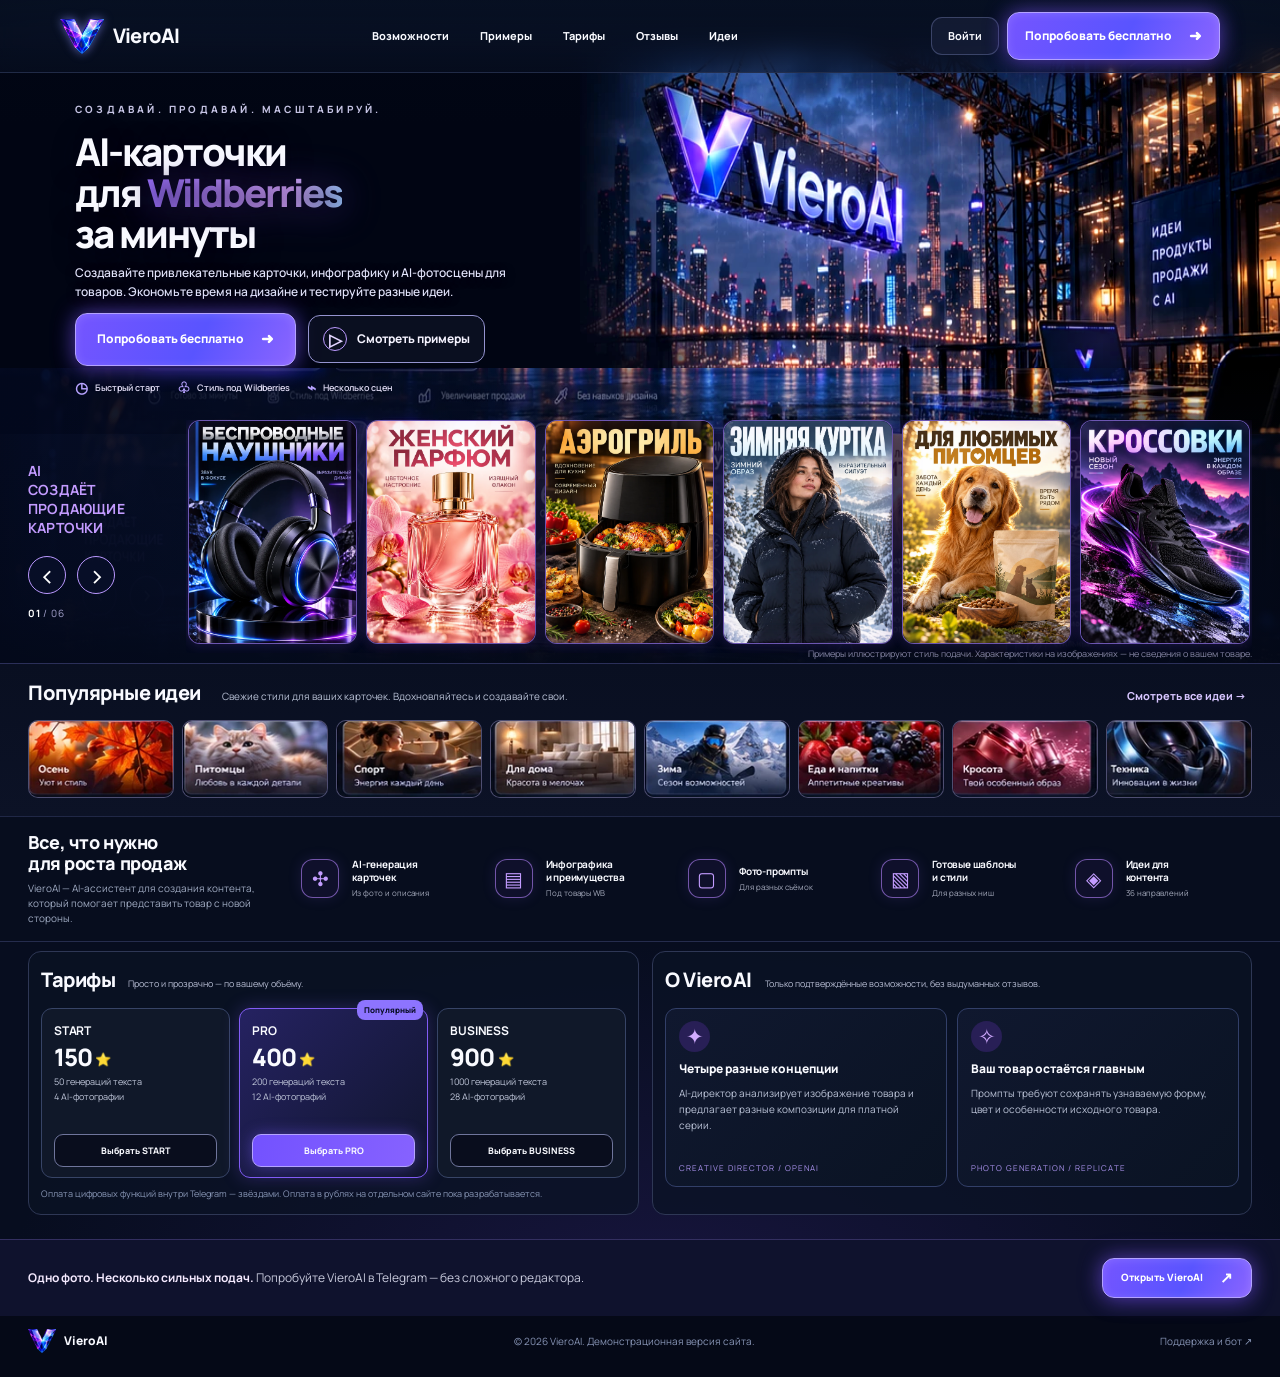
==== commit c9701759: "Replace all 36 library photos with full-resolution marketplace card designs and category-specific pr" ====
--- a/index.html
+++ b/index.html
@@ -58,6 +58,8 @@
 .modal-img{height:auto;min-height:0;max-height:86vh;object-fit:contain;align-self:start}
 .modal-prompt{margin-top:20px}.modal-prompt summary{cursor:pointer;color:#c0a2ff}.modal-prompt pre{white-space:pre-wrap;overflow-wrap:anywhere;font:12px/1.6 Manrope,Arial,sans-serif;color:#b9c6df}
 @media(max-width:700px){.modal-card{grid-template-columns:1fr}.modal-img{height:auto;min-height:0;max-height:68vh}}
+
+.idea-image{height:auto;aspect-ratio:3/4}.idea-image img{width:100%;height:100%;object-fit:contain}.idea-tag{font-size:10px;max-width:90%}
 </style>
 <script defer src="https://telegram.org/js/telegram-web-app.js"></script>
 
@@ -139,11 +141,8 @@
 </div></section>
 <section class="bottom-cta" id="how"><div class="wide"><p><strong>Одно фото. Несколько сильных подач.</strong> Попробуйте VieroAI в Telegram — без сложного редактора.</p><a class="cta-primary" href="https://t.me/VieroAIbot" target="_blank" rel="noopener">Открыть VieroAI <span>↗</span></a></div></section>
 <footer class="footer"><div class="wide footer-inner"><a class="footer-logo" href="#home"><img src="[data-uri]" alt="" width="28" height="24"> VieroAI</a><span>© 2026 VieroAI. Демонстрационная версия сайта.</span><a href="https://t.me/VieroAIbot" target="_blank" rel="noopener">Поддержка и бот ↗</a></div></footer>
-<div class="modal" id="ideaModal" aria-hidden="true"><div class="modal-backdrop" data-close="true"></div><div class="modal-card" role="dialog" aria-modal="true" aria-labelledby="modalTitle"><button class="modal-close" id="modalClose" type="button" aria-label="Закрыть">×</button><img class="modal-img" id="modalImage" alt=""><div class="modal-info"><span class="modal-tag" id="modalTag"></span><h2 id="modalTitle"></h2><p id="modalDesc"></p><p class="modal-tip">Загружайте фото своего товара в Telegram. Фотография с сайта не передаётся автоматически.</p><a class="cta-primary" id="modalSend" href="https://t.me/VieroAIbot" target="_blank" rel="noopener">Создать по этой идее →</a><button type="button" class="copy-prompt" id="copyPrompt">Скопировать промпт</button><details class="modal-prompt"><summary>Посмотреть промпт</summary><pre id="modalPrompt"></pre></details></div></div></div>
-<script>
-window.VIERO_IDEAS=[{"id":1,"category":"Одежда","title":"Глянцевый силуэт","tag":"EDITORIAL","mood":"Съёмка на модели","img":"photo-1529139574466-a303027c1d8b","color":"#A8F266","prompt":"Create ONE new professional 3:4 marketplace product photograph based on the uploaded seller photo. The supplied image defines the exact real PRODUCT IDENTITY. Preserve colors, shape, seams, construction, logos, lettering, packaging, proportions, and visible material texture. Do not invent undisclosed specifications, extra parts, or claims. The source item remains dominant (60–80% of visual focus), sharply exposed and unobscured. Avoid cloning any specific fashion campaign, celebrities or real models. Photo only: no added captions, infographics, page numbers, watermarks, or unrelated brands. Leave deliberate uncluttered negative space for separately composed Russian designer typography.\nCREATIVE DIRECTION: Photograph the original garment worn by a fictional adult fashion model in a minimalist stone-architecture studio, soft side light, sophisticated full-length editorial composition, neutral high-street styling.","asset":"assets/ideas/fashion-2.webp"},{"id":2,"category":"Одежда","title":"Чистая студия","tag":"STUDIO","mood":"Товар в фокусе","img":"photo-1490481651871-ab68de25d43d","color":"#A8F266","prompt":"Create ONE new professional 3:4 marketplace product photograph based on the uploaded seller photo. The supplied image defines the exact real PRODUCT IDENTITY. Preserve colors, shape, seams, construction, logos, lettering, packaging, proportions, and visible material texture. Do not invent undisclosed specifications, extra parts, or claims. The source item remains dominant (60–80% of visual focus), sharply exposed and unobscured. Avoid cloning any specific fashion campaign, celebrities or real models. Photo only: no added captions, infographics, page numbers, watermarks, or unrelated brands. Leave deliberate uncluttered negative space for separately composed Russian designer typography.\nCREATIVE DIRECTION: Fashion e-commerce lookbook with fictional adult model, perfectly natural drape, neutral ivory cyclorama, very soft frontal lighting and a clean product-forward crop.","asset":"assets/ideas/fashion-1.webp"},{"id":3,"category":"Одежда","title":"Парижский минимализм","tag":"FASHION","mood":"Образ на улице","img":"photo-1483985988355-763728e1935b","color":"#A8F266","prompt":"Create ONE new professional 3:4 marketplace product photograph based on the uploaded seller photo. The supplied image defines the exact real PRODUCT IDENTITY. Preserve colors, shape, seams, construction, logos, lettering, packaging, proportions, and visible material texture. Do not invent undisclosed specifications, extra parts, or claims. The source item remains dominant (60–80% of visual focus), sharply exposed and unobscured. Avoid cloning any specific fashion campaign, celebrities or real models. Photo only: no added captions, infographics, page numbers, watermarks, or unrelated brands. Leave deliberate uncluttered negative space for separately composed Russian designer typography.\nCREATIVE DIRECTION: Editorial city fashion scene near pale limestone facades and charming café architecture, fictional adult model, gentle overcast daylight, unobstructed product.","asset":"assets/ideas/fashion-2.webp"},{"id":4,"category":"Одежда","title":"Тихая роскошь","tag":"PREMIUM","mood":"Тёплый интерьер","img":"photo-1539109136881-3be0616acf4b","color":"#A8F266","prompt":"Create ONE new professional 3:4 marketplace product photograph based on the uploaded seller photo. The supplied image defines the exact real PRODUCT IDENTITY. Preserve colors, shape, seams, construction, logos, lettering, packaging, proportions, and visible material texture. Do not invent undisclosed specifications, extra parts, or claims. The source item remains dominant (60–80% of visual focus), sharply exposed and unobscured. Avoid cloning any specific fashion campaign, celebrities or real models. Photo only: no added captions, infographics, page numbers, watermarks, or unrelated brands. Leave deliberate uncluttered negative space for separately composed Russian designer typography.\nCREATIVE DIRECTION: Quiet-luxury fashion campaign with fictional adult model in airy contemporary interior, warm linen walls and elegant sunlight, no identifiable fashion campaign likeness.","asset":"assets/ideas/fashion-1.webp"},{"id":5,"category":"Одежда","title":"Детали кроя","tag":"DETAIL","mood":"Фактура крупно","img":"photo-1434389677669-e08b4cac3105","color":"#A8F266","prompt":"Create ONE new professional 3:4 marketplace product photograph based on the uploaded seller photo. The supplied image defines the exact real PRODUCT IDENTITY. Preserve colors, shape, seams, construction, logos, lettering, packaging, proportions, and visible material texture. Do not invent undisclosed specifications, extra parts, or claims. The source item remains dominant (60–80% of visual focus), sharply exposed and unobscured. Avoid cloning any specific fashion campaign, celebrities or real models. Photo only: no added captions, infographics, page numbers, watermarks, or unrelated brands. Leave deliberate uncluttered negative space for separately composed Russian designer typography.\nCREATIVE DIRECTION: Close up of source-visible garment seams, collar and real print, textured studio background, raking light, no fabricated tags or fabric claims.","asset":"assets/ideas/fashion-2.webp"},{"id":6,"category":"Обувь","title":"Спортивный импульс","tag":"DYNAMIC","mood":"Энергия и свет","img":"photo-1542291026-7eec264c27ff","color":"#A8F266","prompt":"Create ONE new professional 3:4 marketplace product photograph based on the uploaded seller photo. The supplied image defines the exact real PRODUCT IDENTITY. Preserve colors, shape, seams, construction, logos, lettering, packaging, proportions, and visible material texture. Do not invent undisclosed specifications, extra parts, or claims. The source item remains dominant (60–80% of visual focus), sharply exposed and unobscured. Avoid cloning any specific fashion campaign, celebrities or real models. Photo only: no added captions, infographics, page numbers, watermarks, or unrelated brands. Leave deliberate uncluttered negative space for separately composed Russian designer typography.\nCREATIVE DIRECTION: Dynamic three-quarter sneaker product hero on geometric monochrome pedestal, sharp rim light and slight motion in background only, original shoe fully sharp.","asset":"assets/ideas/shoe-2.webp"},{"id":7,"category":"Обувь","title":"Город после дождя","tag":"URBAN","mood":"Мокрый асфальт","img":"photo-1525966222134-fcfa99b8ae77","color":"#A8F266","prompt":"Create ONE new professional 3:4 marketplace product photograph based on the uploaded seller photo. The supplied image defines the exact real PRODUCT IDENTITY. Preserve colors, shape, seams, construction, logos, lettering, packaging, proportions, and visible material texture. Do not invent undisclosed specifications, extra parts, or claims. The source item remains dominant (60–80% of visual focus), sharply exposed and unobscured. Avoid cloning any specific fashion campaign, celebrities or real models. Photo only: no added captions, infographics, page numbers, watermarks, or unrelated brands. Leave deliberate uncluttered negative space for separately composed Russian designer typography.\nCREATIVE DIRECTION: Authentic shoes on fictional adult wearer against urban wet pavement and abstract city bokeh, reflective puddles, cool night lighting, exact original shoe design.","asset":"assets/ideas/shoe-1.webp"},{"id":8,"category":"Обувь","title":"Зимний экспедиционный","tag":"SEASON","mood":"Снег и фактура","img":"photo-1600185365926-3a2ce3cdb9eb","color":"#A8F266","prompt":"Create ONE new professional 3:4 marketplace product photograph based on the uploaded seller photo. The supplied image defines the exact real PRODUCT IDENTITY. Preserve colors, shape, seams, construction, logos, lettering, packaging, proportions, and visible material texture. Do not invent undisclosed specifications, extra parts, or claims. The source item remains dominant (60–80% of visual focus), sharply exposed and unobscured. Avoid cloning any specific fashion campaign, celebrities or real models. Photo only: no added captions, infographics, page numbers, watermarks, or unrelated brands. Leave deliberate uncluttered negative space for separately composed Russian designer typography.\nCREATIVE DIRECTION: Footwear product on clean compact snow among pine branches and soft winter mist, natural cool light and subtle warm highlight, preserve real material and condition.","asset":"assets/ideas/shoe-2.webp"},{"id":9,"category":"Косметика","title":"Нежная вода","tag":"BEAUTY","mood":"Свежесть и капли","img":"photo-1608248543803-ba4f8c70ae0b","color":"#A8F266","prompt":"Create ONE new professional 3:4 marketplace product photograph based on the uploaded seller photo. The supplied image defines the exact real PRODUCT IDENTITY. Preserve colors, shape, seams, construction, logos, lettering, packaging, proportions, and visible material texture. Do not invent undisclosed specifications, extra parts, or claims. The source item remains dominant (60–80% of visual focus), sharply exposed and unobscured. Avoid cloning any specific fashion campaign, celebrities or real models. Photo only: no added captions, infographics, page numbers, watermarks, or unrelated brands. Leave deliberate uncluttered negative space for separately composed Russian designer typography.\nCREATIVE DIRECTION: Commercial beauty still-life on translucent pale aqua glass, light caustic water reflections around product, crisp package label, no claims of performance.","asset":"assets/ideas/beauty-2.webp"},{"id":10,"category":"Косметика","title":"Травертин и солнце","tag":"GLOW","mood":"Утренний свет","img":"photo-1596462502278-27bfdc403348","color":"#A8F266","prompt":"Create ONE new professional 3:4 marketplace product photograph based on the uploaded seller photo. The supplied image defines the exact real PRODUCT IDENTITY. Preserve colors, shape, seams, construction, logos, lettering, packaging, proportions, and visible material texture. Do not invent undisclosed specifications, extra parts, or claims. The source item remains dominant (60–80% of visual focus), sharply exposed and unobscured. Avoid cloning any specific fashion campaign, celebrities or real models. Photo only: no added captions, infographics, page numbers, watermarks, or unrelated brands. Leave deliberate uncluttered negative space for separately composed Russian designer typography.\nCREATIVE DIRECTION: Luxury cosmetic product standing on limestone travertine, morning sunlight through blinds, warm shadow geometry, high fidelity to original packaging and typography.","asset":"assets/ideas/beauty-1.webp"},{"id":11,"category":"Косметика","title":"Цветочный натюрморт","tag":"BOTANIC","mood":"Живые лепестки","img":"photo-1620916566398-39f1143ab7be","color":"#A8F266","prompt":"Create ONE new professional 3:4 marketplace product photograph based on the uploaded seller photo. The supplied image defines the exact real PRODUCT IDENTITY. Preserve colors, shape, seams, construction, logos, lettering, packaging, proportions, and visible material texture. Do not invent undisclosed specifications, extra parts, or claims. The source item remains dominant (60–80% of visual focus), sharply exposed and unobscured. Avoid cloning any specific fashion campaign, celebrities or real models. Photo only: no added captions, infographics, page numbers, watermarks, or unrelated brands. Leave deliberate uncluttered negative space for separately composed Russian designer typography.\nCREATIVE DIRECTION: Natural cosmetic still life with fresh real flowers and soft pastel gradients around but not hiding the product, delicate daylight, editorial macro quality.","asset":"assets/ideas/beauty-2.webp"},{"id":12,"category":"Дом","title":"Медленное утро","tag":"LIFESTYLE","mood":"Сканди интерьер","img":"photo-1600210492486-724fe5c67fb0","color":"#A8F266","prompt":"Create ONE new professional 3:4 marketplace product photograph based on the uploaded seller photo. The supplied image defines the exact real PRODUCT IDENTITY. Preserve colors, shape, seams, construction, logos, lettering, packaging, proportions, and visible material texture. Do not invent undisclosed specifications, extra parts, or claims. The source item remains dominant (60–80% of visual focus), sharply exposed and unobscured. Avoid cloning any specific fashion campaign, celebrities or real models. Photo only: no added captions, infographics, page numbers, watermarks, or unrelated brands. Leave deliberate uncluttered negative space for separately composed Russian designer typography.\nCREATIVE DIRECTION: Place the exact homeware item in bright lived-in Nordic interior with oak, linen and morning window light; show natural plausible use without changing dimensions.","asset":"assets/ideas/home-2.webp"},{"id":13,"category":"Дом","title":"Тёплая керамика","tag":"INTERIOR","mood":"Уют и дерево","img":"photo-1494438639946-1ebd1d20bf85","color":"#A8F266","prompt":"Create ONE new professional 3:4 marketplace product photograph based on the uploaded seller photo. The supplied image defines the exact real PRODUCT IDENTITY. Preserve colors, shape, seams, construction, logos, lettering, packaging, proportions, and visible material texture. Do not invent undisclosed specifications, extra parts, or claims. The source item remains dominant (60–80% of visual focus), sharply exposed and unobscured. Avoid cloning any specific fashion campaign, celebrities or real models. Photo only: no added captions, infographics, page numbers, watermarks, or unrelated brands. Leave deliberate uncluttered negative space for separately composed Russian designer typography.\nCREATIVE DIRECTION: Homeware on pale wooden dining table with ceramics and soft greenery, gentle sunlight, honest scale and restrained minimal lifestyle atmosphere.","asset":"assets/ideas/home-1.webp"},{"id":14,"category":"Дом","title":"Тихий вечер","tag":"MOOD","mood":"Ламповая атмосфера","img":"photo-1603006905003-be475563bc59","color":"#A8F266","prompt":"Create ONE new professional 3:4 marketplace product photograph based on the uploaded seller photo. The supplied image defines the exact real PRODUCT IDENTITY. Preserve colors, shape, seams, construction, logos, lettering, packaging, proportions, and visible material texture. Do not invent undisclosed specifications, extra parts, or claims. The source item remains dominant (60–80% of visual focus), sharply exposed and unobscured. Avoid cloning any specific fashion campaign, celebrities or real models. Photo only: no added captions, infographics, page numbers, watermarks, or unrelated brands. Leave deliberate uncluttered negative space for separately composed Russian designer typography.\nCREATIVE DIRECTION: Cozy evening interior with warm practical lighting, tasteful candle-like highlights kept away from product, calm premium design, product remains focal.","asset":"assets/ideas/home-2.webp"},{"id":15,"category":"Техника","title":"Чистая геометрия","tag":"TECH","mood":"Графичный фон","img":"photo-1511707171634-5f897ff02aa9","color":"#A8F266","prompt":"Create ONE new professional 3:4 marketplace product photograph based on the uploaded seller photo. The supplied image defines the exact real PRODUCT IDENTITY. Preserve colors, shape, seams, construction, logos, lettering, packaging, proportions, and visible material texture. Do not invent undisclosed specifications, extra parts, or claims. The source item remains dominant (60–80% of visual focus), sharply exposed and unobscured. Avoid cloning any specific fashion campaign, celebrities or real models. Photo only: no added captions, infographics, page numbers, watermarks, or unrelated brands. Leave deliberate uncluttered negative space for separately composed Russian designer typography.\nCREATIVE DIRECTION: Modern electronic gadget on floating-looking yet physically supported matte pedestal, controlled rim lights, electric graphite gradient, all buttons and ports true to reference.","asset":"assets/ideas/tech-2.webp"},{"id":16,"category":"Техника","title":"Черный графит","tag":"DARK","mood":"Премиум гаджет","img":"photo-1505740420928-5e560c06d30e","color":"#A8F266","prompt":"Create ONE new professional 3:4 marketplace product photograph based on the uploaded seller photo. The supplied image defines the exact real PRODUCT IDENTITY. Preserve colors, shape, seams, construction, logos, lettering, packaging, proportions, and visible material texture. Do not invent undisclosed specifications, extra parts, or claims. The source item remains dominant (60–80% of visual focus), sharply exposed and unobscured. Avoid cloning any specific fashion campaign, celebrities or real models. Photo only: no added captions, infographics, page numbers, watermarks, or unrelated brands. Leave deliberate uncluttered negative space for separately composed Russian designer typography.\nCREATIVE DIRECTION: Moody editorial product closeup on dark graphite surface with accent cold-blue fill light, exact original gadget geometry and labels clearly visible.","asset":"assets/ideas/tech-1.webp"},{"id":17,"category":"Техника","title":"Белый каталог","tag":"CLEAN","mood":"На белом фоне","img":"photo-1583394838336-acd977736f90","color":"#A8F266","prompt":"Create ONE new professional 3:4 marketplace product photograph based on the uploaded seller photo. The supplied image defines the exact real PRODUCT IDENTITY. Preserve colors, shape, seams, construction, logos, lettering, packaging, proportions, and visible material texture. Do not invent undisclosed specifications, extra parts, or claims. The source item remains dominant (60–80% of visual focus), sharply exposed and unobscured. Avoid cloning any specific fashion campaign, celebrities or real models. Photo only: no added captions, infographics, page numbers, watermarks, or unrelated brands. Leave deliberate uncluttered negative space for separately composed Russian designer typography.\nCREATIVE DIRECTION: Pure off-white seamless catalog photo with natural contact shadow and symmetrical framing, retain every visible port, component, color and product detail.","asset":"assets/ideas/tech-2.webp"},{"id":18,"category":"Аксессуары","title":"Металл и стекло","tag":"OBJECT","mood":"Предметная съемка","img":"photo-1511499767150-a48a237f0083","color":"#A8F266","prompt":"Create ONE new professional 3:4 marketplace product photograph based on the uploaded seller photo. The supplied image defines the exact real PRODUCT IDENTITY. Preserve colors, shape, seams, construction, logos, lettering, packaging, proportions, and visible material texture. Do not invent undisclosed specifications, extra parts, or claims. The source item remains dominant (60–80% of visual focus), sharply exposed and unobscured. Avoid cloning any specific fashion campaign, celebrities or real models. Photo only: no added captions, infographics, page numbers, watermarks, or unrelated brands. Leave deliberate uncluttered negative space for separately composed Russian designer typography.\nCREATIVE DIRECTION: Fashion accessory on reflective smoked glass and dark stone, cool dramatic reflections, close but full product visible, sophisticated advertising image.","asset":"assets/ideas/watch-2.webp"},{"id":19,"category":"Аксессуары","title":"Солнечный песок","tag":"SUNLIGHT","mood":"Теплая текстура","img":"photo-1523275335684-37898b6baf30","color":"#A8F266","prompt":"Create ONE new professional 3:4 marketplace product photograph based on the uploaded seller photo. The supplied image defines the exact real PRODUCT IDENTITY. Preserve colors, shape, seams, construction, logos, lettering, packaging, proportions, and visible material texture. Do not invent undisclosed specifications, extra parts, or claims. The source item remains dominant (60–80% of visual focus), sharply exposed and unobscured. Avoid cloning any specific fashion campaign, celebrities or real models. Photo only: no added captions, infographics, page numbers, watermarks, or unrelated brands. Leave deliberate uncluttered negative space for separately composed Russian designer typography.\nCREATIVE DIRECTION: Premium watch or small accessory placed on sunlit pale sand-colored stone, graceful elongated shadows, realistic reflections, exact markings and geometry.","asset":"assets/ideas/watch-1.webp"},{"id":20,"category":"Питомцы","title":"Кот в кадре","tag":"PETS","mood":"Уют с питомцем","img":"photo-1573865526739-10659fec78a5","color":"#A8F266","prompt":"Create ONE new professional 3:4 marketplace product photograph based on the uploaded seller photo. The supplied image defines the exact real PRODUCT IDENTITY. Preserve colors, shape, seams, construction, logos, lettering, packaging, proportions, and visible material texture. Do not invent undisclosed specifications, extra parts, or claims. The source item remains dominant (60–80% of visual focus), sharply exposed and unobscured. Avoid cloning any specific fashion campaign, celebrities or real models. Photo only: no added captions, infographics, page numbers, watermarks, or unrelated brands. Leave deliberate uncluttered negative space for separately composed Russian designer typography.\nCREATIVE DIRECTION: Original pet accessory or item photographed next to a friendly realistic cat in a cozy home, cat is a supporting subject, keep the accessory clearly in frame; no unsafe setup.","asset":"assets/ideas/cat-2.webp"},{"id":21,"category":"Питомцы","title":"Прогулка с собакой","tag":"OUTDOOR","mood":"Живой lifestyle","img":"photo-1517849845537-4d257902454a","color":"#A8F266","prompt":"Create ONE new professional 3:4 marketplace product photograph based on the uploaded seller photo. The supplied image defines the exact real PRODUCT IDENTITY. Preserve colors, shape, seams, construction, logos, lettering, packaging, proportions, and visible material texture. Do not invent undisclosed specifications, extra parts, or claims. The source item remains dominant (60–80% of visual focus), sharply exposed and unobscured. Avoid cloning any specific fashion campaign, celebrities or real models. Photo only: no added captions, infographics, page numbers, watermarks, or unrelated brands. Leave deliberate uncluttered negative space for separately composed Russian designer typography.\nCREATIVE DIRECTION: Realistic friendly dog walking with the exact supplied pet accessory worn or placed appropriately in safe grassy city park, soft afternoon light, candid editorial scene.","asset":"assets/ideas/dog-1.webp"},{"id":22,"category":"Питомцы","title":"Мягкий плед","tag":"COZY","mood":"Комфортный интерьер","img":"photo-1583337130417-3346a1be7dee","color":"#A8F266","prompt":"Create ONE new professional 3:4 marketplace product photograph based on the uploaded seller photo. The supplied image defines the exact real PRODUCT IDENTITY. Preserve colors, shape, seams, construction, logos, lettering, packaging, proportions, and visible material texture. Do not invent undisclosed specifications, extra parts, or claims. The source item remains dominant (60–80% of visual focus), sharply exposed and unobscured. Avoid cloning any specific fashion campaign, celebrities or real models. Photo only: no added captions, infographics, page numbers, watermarks, or unrelated brands. Leave deliberate uncluttered negative space for separately composed Russian designer typography.\nCREATIVE DIRECTION: Friendly dog relaxing next to seller pet product on a soft neutral rug and warm wood floor, serene daylight, show product honestly and clearly.","asset":"assets/ideas/cat-2.webp"},{"id":23,"category":"Еда","title":"Летний завтрак","tag":"FOOD","mood":"Сочный натюрморт","img":"photo-1540189549336-e6e99c3679fe","color":"#A8F266","prompt":"Create ONE new professional 3:4 marketplace product photograph based on the uploaded seller photo. The supplied image defines the exact real PRODUCT IDENTITY. Preserve colors, shape, seams, construction, logos, lettering, packaging, proportions, and visible material texture. Do not invent undisclosed specifications, extra parts, or claims. The source item remains dominant (60–80% of visual focus), sharply exposed and unobscured. Avoid cloning any specific fashion campaign, celebrities or real models. Photo only: no added captions, infographics, page numbers, watermarks, or unrelated brands. Leave deliberate uncluttered negative space for separately composed Russian designer typography.\nCREATIVE DIRECTION: Product packaging standing beside a real appetizing neutral breakfast setting, soft natural sunlight, sharp accurate logo and package shape, no health or nutritional claims.","asset":"assets/ideas/food-2.webp"},{"id":24,"category":"Еда","title":"Зеленая свежесть","tag":"NATURE","mood":"Травы и дерево","img":"photo-1490645935967-10de6ba17061","color":"#A8F266","prompt":"Create ONE new professional 3:4 marketplace product photograph based on the uploaded seller photo. The supplied image defines the exact real PRODUCT IDENTITY. Preserve colors, shape, seams, construction, logos, lettering, packaging, proportions, and visible material texture. Do not invent undisclosed specifications, extra parts, or claims. The source item remains dominant (60–80% of visual focus), sharply exposed and unobscured. Avoid cloning any specific fashion campaign, celebrities or real models. Photo only: no added captions, infographics, page numbers, watermarks, or unrelated brands. Leave deliberate uncluttered negative space for separately composed Russian designer typography.\nCREATIVE DIRECTION: Food packaging on rustic pale wood among fresh herbs and seasonal produce, honest realistic composition, no ingredient claims beyond seller description.","asset":"assets/ideas/food-1.webp"},{"id":25,"category":"Еда","title":"Кухня редактора","tag":"COOKING","mood":"Чистый простор","img":"photo-1556911220-e15b29be8c8f","color":"#A8F266","prompt":"Create ONE new professional 3:4 marketplace product photograph based on the uploaded seller photo. The supplied image defines the exact real PRODUCT IDENTITY. Preserve colors, shape, seams, construction, logos, lettering, packaging, proportions, and visible material texture. Do not invent undisclosed specifications, extra parts, or claims. The source item remains dominant (60–80% of visual focus), sharply exposed and unobscured. Avoid cloning any specific fashion campaign, celebrities or real models. Photo only: no added captions, infographics, page numbers, watermarks, or unrelated brands. Leave deliberate uncluttered negative space for separately composed Russian designer typography.\nCREATIVE DIRECTION: Professional editorial kitchen counter photo of exact packaged food or accessory, bright daylight, elegantly staged produce background and clear product focus.","asset":"assets/ideas/food-2.webp"},{"id":26,"category":"Одежда","title":"Лесной выходной","tag":"NATURE","mood":"Зелень и воздух","img":"photo-1441974231531-c6227db76b6e","color":"#A8F266","prompt":"Create ONE new professional 3:4 marketplace product photograph based on the uploaded seller photo. The supplied image defines the exact real PRODUCT IDENTITY. Preserve colors, shape, seams, construction, logos, lettering, packaging, proportions, and visible material texture. Do not invent undisclosed specifications, extra parts, or claims. The source item remains dominant (60–80% of visual focus), sharply exposed and unobscured. Avoid cloning any specific fashion campaign, celebrities or real models. Photo only: no added captions, infographics, page numbers, watermarks, or unrelated brands. Leave deliberate uncluttered negative space for separately composed Russian designer typography.\nCREATIVE DIRECTION: Fictional adult model wearing exact casual outerwear in a real evergreen forest on a clear day, diffused canopy light, clothing in focus, no misleading weather protection claims.","asset":"assets/ideas/fashion-1.webp"},{"id":27,"category":"Аксессуары","title":"Закат на террасе","tag":"GOLDEN","mood":"Золотой час","img":"photo-1500534623283-312aade485b7","color":"#A8F266","prompt":"Create ONE new professional 3:4 marketplace product photograph based on the uploaded seller photo. The supplied image defines the exact real PRODUCT IDENTITY. Preserve colors, shape, seams, construction, logos, lettering, packaging, proportions, and visible material texture. Do not invent undisclosed specifications, extra parts, or claims. The source item remains dominant (60–80% of visual focus), sharply exposed and unobscured. Avoid cloning any specific fashion campaign, celebrities or real models. Photo only: no added captions, infographics, page numbers, watermarks, or unrelated brands. Leave deliberate uncluttered negative space for separately composed Russian designer typography.\nCREATIVE DIRECTION: Lifestyle photograph with product on natural limestone table on outdoor terrace at golden hour, soft cinematic background blur and truthful material detail.","asset":"assets/ideas/watch-2.webp"},{"id":28,"category":"Обувь","title":"Студия пудрового света","tag":"PASTEL","mood":"Нежный цвет","img":"photo-1491553895911-0055eca6402d","color":"#A8F266","prompt":"Create ONE new professional 3:4 marketplace product photograph based on the uploaded seller photo. The supplied image defines the exact real PRODUCT IDENTITY. Preserve colors, shape, seams, construction, logos, lettering, packaging, proportions, and visible material texture. Do not invent undisclosed specifications, extra parts, or claims. The source item remains dominant (60–80% of visual focus), sharply exposed and unobscured. Avoid cloning any specific fashion campaign, celebrities or real models. Photo only: no added captions, infographics, page numbers, watermarks, or unrelated brands. Leave deliberate uncluttered negative space for separately composed Russian designer typography.\nCREATIVE DIRECTION: Modern footwear campaign on monochrome pastel peach low sculptural podium, diffuse broad softbox and calm geometric composition, full original shoe in frame.","asset":"assets/ideas/shoe-1.webp"},{"id":29,"category":"Дом","title":"Ботанический интерьер","tag":"BOTANIC","mood":"Растения и тепло","img":"photo-1416879595882-3373a0480b5b","color":"#A8F266","prompt":"Create ONE new professional 3:4 marketplace product photograph based on the uploaded seller photo. The supplied image defines the exact real PRODUCT IDENTITY. Preserve colors, shape, seams, construction, logos, lettering, packaging, proportions, and visible material texture. Do not invent undisclosed specifications, extra parts, or claims. The source item remains dominant (60–80% of visual focus), sharply exposed and unobscured. Avoid cloning any specific fashion campaign, celebrities or real models. Photo only: no added captions, infographics, page numbers, watermarks, or unrelated brands. Leave deliberate uncluttered negative space for separately composed Russian designer typography.\nCREATIVE DIRECTION: Homeware still life among healthy indoor plants and a clean warm-white wall, afternoon window light and soft natural shadows, exact product preserved.","asset":"assets/ideas/home-1.webp"},{"id":30,"category":"Питомцы","title":"Пушистый натюрморт","tag":"PLAYFUL","mood":"Кошка и солнечный луч","img":"photo-1533738363-b7f9aef128ce","color":"#A8F266","prompt":"Create ONE new professional 3:4 marketplace product photograph based on the uploaded seller photo. The supplied image defines the exact real PRODUCT IDENTITY. Preserve colors, shape, seams, construction, logos, lettering, packaging, proportions, and visible material texture. Do not invent undisclosed specifications, extra parts, or claims. The source item remains dominant (60–80% of visual focus), sharply exposed and unobscured. Avoid cloning any specific fashion campaign, celebrities or real models. Photo only: no added captions, infographics, page numbers, watermarks, or unrelated brands. Leave deliberate uncluttered negative space for separately composed Russian designer typography.\nCREATIVE DIRECTION: Friendly fluffy cat in a sunny apartment near a small source-specified pet item, playful but safe candid product photograph, item unobscured and accurate.","asset":"assets/ideas/dog-1.webp"},{"id":31,"category":"Косметика","title":"Сумеречное сияние","tag":"NIGHT","mood":"Стекло и тени","img":"photo-1598440947619-2c35fc9aa908","color":"#A8F266","prompt":"Create ONE new professional 3:4 marketplace product photograph based on the uploaded seller photo. The supplied image defines the exact real PRODUCT IDENTITY. Preserve colors, shape, seams, construction, logos, lettering, packaging, proportions, and visible material texture. Do not invent undisclosed specifications, extra parts, or claims. The source item remains dominant (60–80% of visual focus), sharply exposed and unobscured. Avoid cloning any specific fashion campaign, celebrities or real models. Photo only: no added captions, infographics, page numbers, watermarks, or unrelated brands. Leave deliberate uncluttered negative space for separately composed Russian designer typography.\nCREATIVE DIRECTION: Cosmetic bottle on dark cherry glass with delicate warm specular highlights, dark burgundy gradient backdrop and cinematic product photography, exact packaging.","asset":"assets/ideas/beauty-1.webp"},{"id":32,"category":"Техника","title":"Студия с неоном","tag":"NIGHT","mood":"Контрастный свет","img":"photo-1572569511254-d8f925fe2cbb","color":"#A8F266","prompt":"Create ONE new professional 3:4 marketplace product photograph based on the uploaded seller photo. The supplied image defines the exact real PRODUCT IDENTITY. Preserve colors, shape, seams, construction, logos, lettering, packaging, proportions, and visible material texture. Do not invent undisclosed specifications, extra parts, or claims. The source item remains dominant (60–80% of visual focus), sharply exposed and unobscured. Avoid cloning any specific fashion campaign, celebrities or real models. Photo only: no added captions, infographics, page numbers, watermarks, or unrelated brands. Leave deliberate uncluttered negative space for separately composed Russian designer typography.\nCREATIVE DIRECTION: Tech gadget on smooth black ceramic with restrained teal and violet rim lights, realistic studio reflections, strong negative space, true original design.","asset":"assets/ideas/tech-1.webp"},{"id":33,"category":"Дом","title":"Фактура льна","tag":"TEXTURE","mood":"Материалы крупно","img":"photo-1493663284031-b7e3aefcae8c","color":"#A8F266","prompt":"Create ONE new professional 3:4 marketplace product photograph based on the uploaded seller photo. The supplied image defines the exact real PRODUCT IDENTITY. Preserve colors, shape, seams, construction, logos, lettering, packaging, proportions, and visible material texture. Do not invent undisclosed specifications, extra parts, or claims. The source item remains dominant (60–80% of visual focus), sharply exposed and unobscured. Avoid cloning any specific fashion campaign, celebrities or real models. Photo only: no added captions, infographics, page numbers, watermarks, or unrelated brands. Leave deliberate uncluttered negative space for separately composed Russian designer typography.\nCREATIVE DIRECTION: Close but realistic product lifestyle with coarse linen, oak surface and daylight, celebrate visible material textures without inventing composition.","asset":"assets/ideas/home-2.webp"},{"id":34,"category":"Аксессуары","title":"Чистый lookbook","tag":"STREET","mood":"Архитектура города","img":"photo-1483985988355-763728e1935b","color":"#A8F266","prompt":"Create ONE new professional 3:4 marketplace product photograph based on the uploaded seller photo. The supplied image defines the exact real PRODUCT IDENTITY. Preserve colors, shape, seams, construction, logos, lettering, packaging, proportions, and visible material texture. Do not invent undisclosed specifications, extra parts, or claims. The source item remains dominant (60–80% of visual focus), sharply exposed and unobscured. Avoid cloning any specific fashion campaign, celebrities or real models. Photo only: no added captions, infographics, page numbers, watermarks, or unrelated brands. Leave deliberate uncluttered negative space for separately composed Russian designer typography.\nCREATIVE DIRECTION: Designer accessory on fictional adult fashion model in minimalist city architecture, calm premium lookbook, full product visible, no imitated real campaign models.","asset":"assets/ideas/watch-1.webp"},{"id":35,"category":"Одежда","title":"Движение ткани","tag":"MOTION","mood":"Живой силуэт","img":"photo-1483985988355-763728e1935b","color":"#A8F266","prompt":"Create ONE new professional 3:4 marketplace product photograph based on the uploaded seller photo. The supplied image defines the exact real PRODUCT IDENTITY. Preserve colors, shape, seams, construction, logos, lettering, packaging, proportions, and visible material texture. Do not invent undisclosed specifications, extra parts, or claims. The source item remains dominant (60–80% of visual focus), sharply exposed and unobscured. Avoid cloning any specific fashion campaign, celebrities or real models. Photo only: no added captions, infographics, page numbers, watermarks, or unrelated brands. Leave deliberate uncluttered negative space for separately composed Russian designer typography.\nCREATIVE DIRECTION: Full length original apparel on fictional adult person walking across pale concrete courtyard, natural cloth movement, true source print and fit, professional fashion lighting.","asset":"assets/ideas/fashion-2.webp"},{"id":36,"category":"Еда","title":"Тёплая кофейня","tag":"CAFÉ","mood":"Дневной свет","img":"photo-1442512595331-e89e73853f31","color":"#A8F266","prompt":"Create ONE new professional 3:4 marketplace product photograph based on the uploaded seller photo. The supplied image defines the exact real PRODUCT IDENTITY. Preserve colors, shape, seams, construction, logos, lettering, packaging, proportions, and visible material texture. Do not invent undisclosed specifications, extra parts, or claims. The source item remains dominant (60–80% of visual focus), sharply exposed and unobscured. Avoid cloning any specific fashion campaign, celebrities or real models. Photo only: no added captions, infographics, page numbers, watermarks, or unrelated brands. Leave deliberate uncluttered negative space for separately composed Russian designer typography.\nCREATIVE DIRECTION: Authentic packaged product as hero on café tabletop with cup and bright window bokeh in the distance, label legible, honest appearance.","asset":"assets/ideas/food-1.webp"}];
-
-</script><script>
+<div class="modal" id="ideaModal" aria-hidden="true"><div class="modal-backdrop" data-close="true"></div><div class="modal-card" role="dialog" aria-modal="true" aria-labelledby="modalTitle"><button class="modal-close" id="modalClose" type="button" aria-label="Закрыть">×</button><img class="modal-img" id="modalImage" alt=""><div class="modal-info"><span class="modal-tag" id="modalTag"></span><h2 id="modalTitle"></h2><p id="modalDesc"></p><p class="modal-tip">Это пример оформления. Бот создаст карточки с вашим товаром и подтверждёнными характеристиками. Образец и его надписи не заменяют данные вашего товара.</p><a class="cta-primary" id="modalSend" href="https://t.me/VieroAIbot" target="_blank" rel="noopener">Создать по этой идее →</a><button type="button" class="copy-prompt" id="copyPrompt">Скопировать промпт</button><details class="modal-prompt"><summary>Посмотреть промпт</summary><pre id="modalPrompt"></pre></details></div></div></div>
+<script src="ideas.js?v=20261012-cards2"></script><script>
 /* VieroAI Reference Edition: working carousel, 36 original ideas, Telegram links, modal, rain. */
 (()=>{
 'use strict';
@@ -151,7 +150,7 @@
 const ideas=Array.isArray(window.VIERO_IDEAS)?window.VIERO_IDEAS:[];
 const byId=new Map(ideas.map(item=>[Number(item.id),item]));
 const BOT='https://t.me/VieroAIbot';
-const showcaseItems=[{"id": 101, "title": "Беспроводные наушники", "category": "Электроника", "mood": "Синий свет, металлические акценты и отражения", "tag": "SHOWCASE", "prompt": "Create one premium portrait 3:4 marketplace photograph using the uploaded seller photo as the exact product identity. Preserve its color, shape, construction, print and lettering. Do not copy the demonstration product if it differs from the seller photo. Do not invent specifications, claims, prices, ratings or brands. No added typography or watermarks. CREATIVE DIRECTION: Black wireless over-ear headphones on a reflective dark pedestal, sapphire and violet luminous rings, precise studio highlights."}, {"id": 102, "title": "Женский парфюм", "category": "Красота", "mood": "Розовый флакон, орхидеи и мягкий свет", "tag": "SHOWCASE", "prompt": "Create one premium portrait 3:4 marketplace photograph using the uploaded seller photo as the exact product identity. Preserve its color, shape, construction, print and lettering. Do not copy the demonstration product if it differs from the seller photo. Do not invent specifications, claims, prices, ratings or brands. No added typography or watermarks. CREATIVE DIRECTION: Pink glass perfume bottle with gold cap, pink orchids and petals, rosy studio glow, elegant beauty campaign."}, {"id": 103, "title": "Аэрогриль", "category": "Электроника", "mood": "Тёмная студия, тёплый свет и аппетитная подача", "tag": "SHOWCASE", "prompt": "Create one premium portrait 3:4 marketplace photograph using the uploaded seller photo as the exact product identity. Preserve its color, shape, construction, print and lettering. Do not copy the demonstration product if it differs from the seller photo. Do not invent specifications, claims, prices, ratings or brands. No added typography or watermarks. CREATIVE DIRECTION: Black countertop air fryer in a dark studio with amber light, colorful vegetables and tasteful cooked food around the appliance."}, {"id": 104, "title": "Зимняя куртка", "category": "Одежда", "mood": "Зимний образ в заснеженном лесу", "tag": "SHOWCASE", "prompt": "Create one premium portrait 3:4 marketplace photograph using the uploaded seller photo as the exact product identity. Preserve its color, shape, construction, print and lettering. Do not copy the demonstration product if it differs from the seller photo. Do not invent specifications, claims, prices, ratings or brands. No added typography or watermarks. CREATIVE DIRECTION: Fictional adult woman wearing the reference winter puffer jacket, snowy pine forest, cool cinematic light, clear unobstructed garment."}, {"id": 105, "title": "Для любимых питомцев", "category": "Питомцы", "mood": "Золотистый свет и забота о питомце", "tag": "SHOWCASE", "prompt": "Create one premium portrait 3:4 marketplace photograph using the uploaded seller photo as the exact product identity. Preserve its color, shape, construction, print and lettering. Do not copy the demonstration product if it differs from the seller photo. Do not invent specifications, claims, prices, ratings or brands. No added typography or watermarks. CREATIVE DIRECTION: Friendly golden retriever in golden woodland sunlight beside the reference pet product, warm premium pet campaign."}, {"id": 106, "title": "Кроссовки", "category": "Обувь", "mood": "Неоновый свет и динамичная композиция", "tag": "SHOWCASE", "prompt": "Create one premium portrait 3:4 marketplace photograph using the uploaded seller photo as the exact product identity. Preserve its color, shape, construction, print and lettering. Do not copy the demonstration product if it differs from the seller photo. Do not invent specifications, claims, prices, ratings or brands. No added typography or watermarks. CREATIVE DIRECTION: Black athletic sneaker in a dynamic diagonal composition, violet neon trails, magenta and cyan rim light, reflective dark stone."}];
+const showcaseItems=[{"id":101,"title":"Беспроводные наушники","category":"Электроника","mood":"Синий свет, металлические акценты и отражения","tag":"SHOWCASE","prompt":"CREATIVE DIRECTION:  Black wireless over-ear headphones on a reflective dark pedestal, sapphire and violet luminous rings, precise studio highlights. CATEGORY RULES: Preserve exact device geometry, buttons, screen and included accessories. Use precise product lighting and controlled graphic accents; do not invent ports, controls or internal cutaways. Any power, battery life, capacity, compatibility or noise figures must be supplied by seller. COMPLETE CARD DESIGN: Finished Russian marketplace infographic 3:4, full-bleed, large exact seller product, integrated headline and approved benefit badges. Use only seller-confirmed facts. No white photo-panel layout. Preserve actual product branding, construction and lettering."},{"id":102,"title":"Женский парфюм","category":"Красота","mood":"Розовый флакон, орхидеи и мягкий свет","tag":"SHOWCASE","prompt":"CREATIVE DIRECTION:  Pink glass perfume bottle with gold cap, pink orchids and petals, rosy studio glow, elegant beauty campaign. CATEGORY RULES: Preserve exact bottle, jar, cap, packaging, shade, label and existing brand lettering. Use category-appropriate glass, liquid or botanical visual accents without implying unconfirmed ingredients. No fabricated before/after, medical results, SPF, volume or composition. COMPLETE CARD DESIGN: Finished Russian marketplace infographic 3:4, full-bleed, large exact seller product, integrated headline and approved benefit badges. Use only seller-confirmed facts. No white photo-panel layout. Preserve actual product branding, construction and lettering."},{"id":103,"title":"Аэрогриль","category":"Электроника","mood":"Тёмная студия, тёплый свет и аппетитная подача","tag":"SHOWCASE","prompt":"CREATIVE DIRECTION:  Black countertop air fryer in a dark studio with amber light, colorful vegetables and tasteful cooked food around the appliance. CATEGORY RULES: Preserve exact device geometry, buttons, screen and included accessories. Use precise product lighting and controlled graphic accents; do not invent ports, controls or internal cutaways. Any power, battery life, capacity, compatibility or noise figures must be supplied by seller. COMPLETE CARD DESIGN: Finished Russian marketplace infographic 3:4, full-bleed, large exact seller product, integrated headline and approved benefit badges. Use only seller-confirmed facts. No white photo-panel layout. Preserve actual product branding, construction and lettering."},{"id":104,"title":"Зимняя куртка","category":"Одежда","mood":"Зимний образ в заснеженном лесу","tag":"SHOWCASE","prompt":"CREATIVE DIRECTION:  Fictional adult woman wearing the reference winter puffer jacket, snowy pine forest, cool cinematic light, clear unobstructed garment. CATEGORY RULES: Keep the exact garment cut, length, seams, print, logos, fabric appearance and embellishments. Feature a full silhouette on the hero; use fictional adults only when useful. Never replace rhinestones with printed stars. Show only visible construction, never invent lining or detachable parts. Do not invent sizes, composition or temperature ratings. COMPLETE CARD DESIGN: Finished Russian marketplace infographic 3:4, full-bleed, large exact seller product, integrated headline and approved benefit badges. Use only seller-confirmed facts. No white photo-panel layout. Preserve actual product branding, construction and lettering."},{"id":105,"title":"Для любимых питомцев","category":"Питомцы","mood":"Золотистый свет и забота о питомце","tag":"SHOWCASE","prompt":"CREATIVE DIRECTION:  Friendly golden retriever in golden woodland sunlight beside the reference pet product, warm premium pet campaign. CATEGORY RULES: Keep the actual pet product dominant; the animal supports the composition and must not hide it. Show plausible use and appropriate species. Preserve packaging and construction; do not imply veterinary benefits, food composition, weight range or natural ingredients without seller confirmation. COMPLETE CARD DESIGN: Finished Russian marketplace infographic 3:4, full-bleed, large exact seller product, integrated headline and approved benefit badges. Use only seller-confirmed facts. No white photo-panel layout. Preserve actual product branding, construction and lettering."},{"id":106,"title":"Кроссовки","category":"Обувь","mood":"Неоновый свет и динамичная композиция","tag":"SHOWCASE","prompt":"CREATIVE DIRECTION:  Black athletic sneaker in a dynamic diagonal composition, violet neon trails, magenta and cyan rim light, reflective dark stone. CATEGORY RULES: Preserve exact toe, sole profile, lacing, heel and visible material. Keep the shoe large, with a clear side or three-quarter hero view; detail cards may show only visible soles or closures. Avoid impossible floating anatomy or altered pairs. Do not invent waterproofing, orthopedic or grip claims. COMPLETE CARD DESIGN: Finished Russian marketplace infographic 3:4, full-bleed, large exact seller product, integrated headline and approved benefit badges. Use only seller-confirmed facts. No white photo-panel layout. Preserve actual product branding, construction and lettering."}];
 const showcaseById=new Map(showcaseItems.map(item=>[item.id,item]));
 // A noninteractive visual layer, never intercepting clicks/taps.
 const rain=document.getElementById('rain');
@@ -229,7 +228,7 @@
 function makeIdea(item){
  const el=document.createElement('article');el.className='idea-item';
  const figure=document.createElement('div');figure.className='idea-image';
- const image=document.createElement('img');image.src=item.asset;image.loading='lazy';image.alt='Пример стиля: '+item.title;
+ const image=document.createElement('img');image.src=item.asset;image.loading='lazy';image.alt='Демонстрационная карточка товара: '+item.title;
  const tag=document.createElement('span');tag.className='idea-tag';tag.textContent=item.tag||item.category;
  figure.append(image,tag);
  const body=document.createElement('div');body.className='idea-item-body';
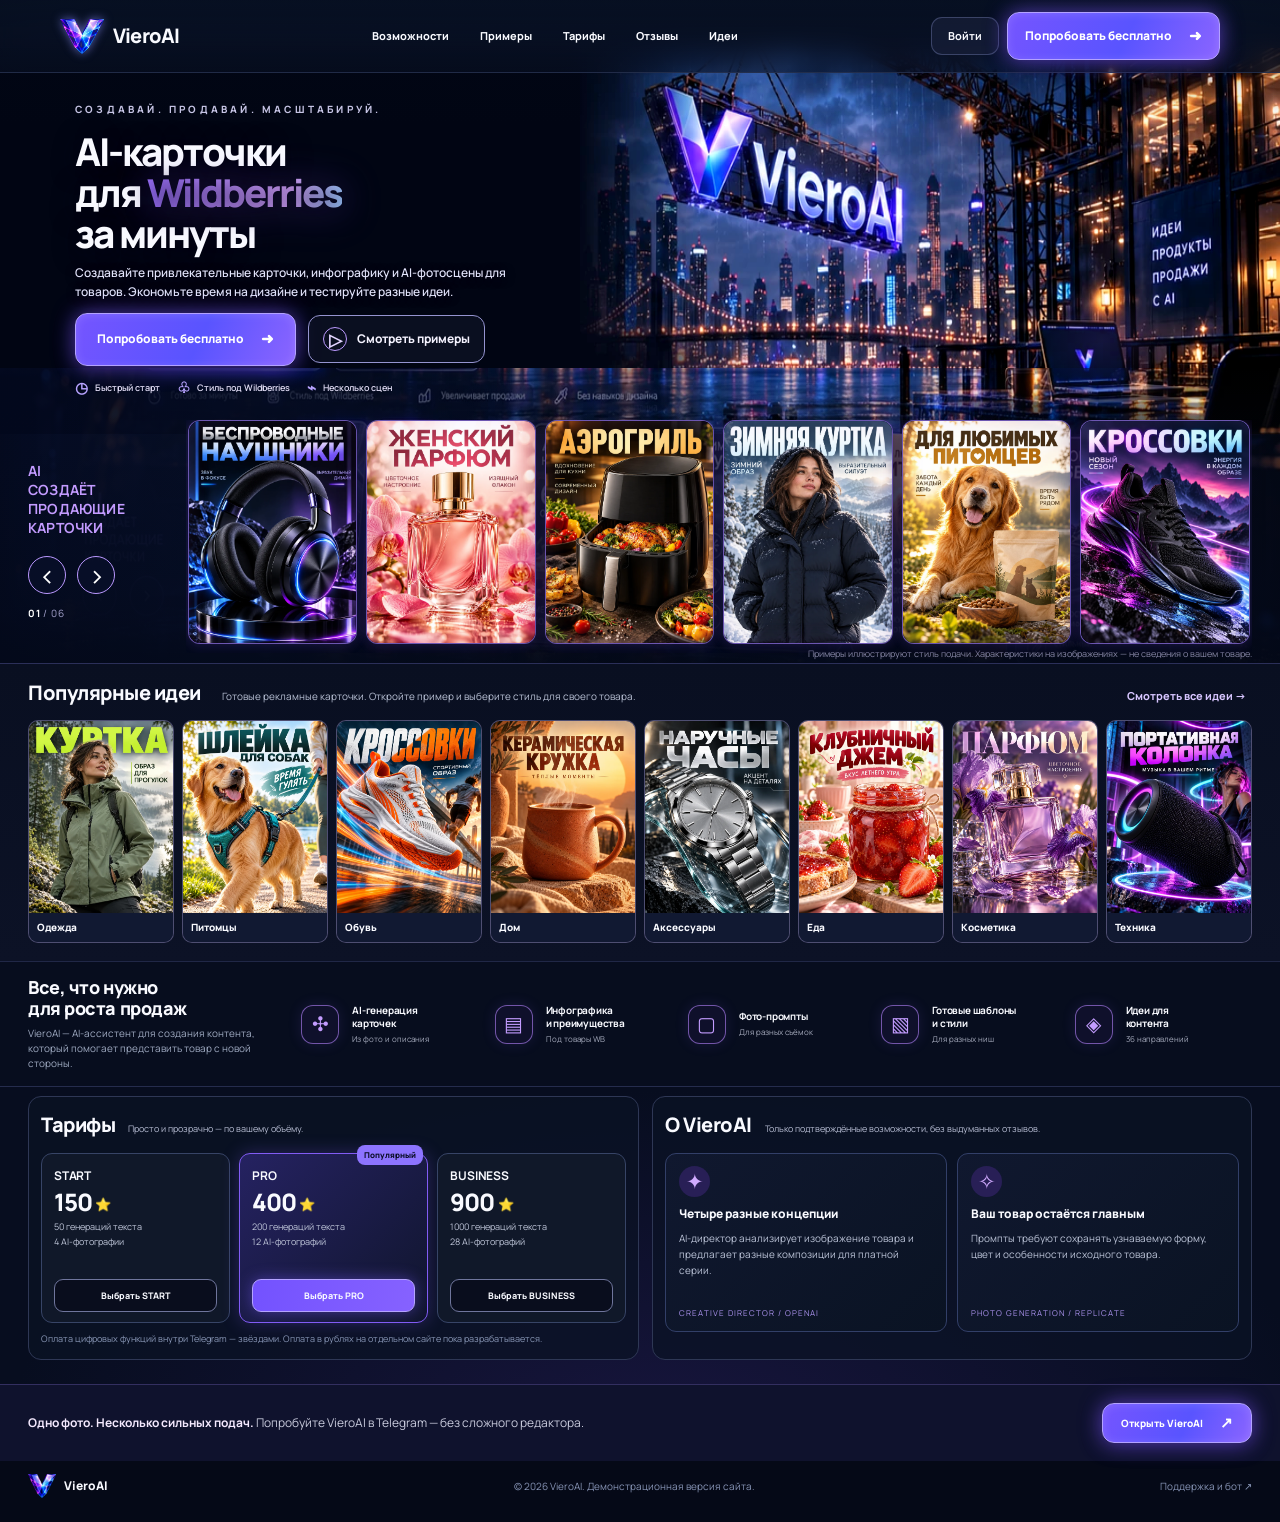
==== commit 827d8dfd: "Replace popular idea thumbnails with finished marketplace cards and link exact category prompts" ====
--- a/index.html
+++ b/index.html
@@ -60,6 +60,9 @@
 @media(max-width:700px){.modal-card{grid-template-columns:1fr}.modal-img{height:auto;min-height:0;max-height:68vh}}
 
 .idea-image{height:auto;aspect-ratio:3/4}.idea-image img{width:100%;height:100%;object-fit:contain}.idea-tag{font-size:10px;max-width:90%}
+
+/* Popular cards use the same artwork and prompts as the full catalog. */
+.category-cards button{aspect-ratio:auto;display:flex;flex-direction:column;text-align:left}.category-cards button img{height:auto;aspect-ratio:3/4;object-fit:contain}.popular-category{display:block;width:100%;padding:7px 8px;color:#f9faff;font-size:10px;font-weight:800;background:#111932}
 </style>
 <script defer src="https://telegram.org/js/telegram-web-app.js"></script>
 
@@ -113,16 +116,16 @@
   </section>
 </div>
 <section class="ideas-strip" id="ideas" aria-labelledby="ideas-title"><div class="wide">
-  <div class="section-row"><div class="inline-title"><h2 id="ideas-title">Популярные идеи</h2><p>Свежие стили для ваших карточек. Вдохновляйтесь и создавайте свои.</p></div><button class="text-link" type="button" id="openAllIdeas">Смотреть все идеи <span aria-hidden="true">→</span></button></div>
-  <div class="category-cards" role="group" aria-label="Темы для карточек">
-    <button type="button" data-category="Одежда" aria-label="Идеи: осень"><img src="[data-uri]" alt="Осень — уют и стиль" loading="lazy"></button>
-    <button type="button" data-category="Питомцы" aria-label="Идеи: питомцы"><img src="[data-uri]" alt="Питомцы — любовь в каждой детали" loading="lazy"></button>
-    <button type="button" data-category="Обувь" aria-label="Идеи: спорт"><img src="[data-uri]" alt="Спорт — энергия каждый день" loading="lazy"></button>
-    <button type="button" data-category="Дом" aria-label="Идеи: для дома"><img src="[data-uri]" alt="Для дома — красота в мелочах" loading="lazy"></button>
-    <button type="button" data-category="Обувь" aria-label="Идеи: зима"><img src="[data-uri]" alt="Зима — сезон возможностей" loading="lazy"></button>
-    <button type="button" data-category="Еда" aria-label="Идеи: еда и напитки"><img src="[data-uri]" alt="Еда и напитки — аппетитные креативы" loading="lazy"></button>
-    <button type="button" data-category="Косметика" aria-label="Идеи: красота"><img src="[data-uri]" alt="Красота — твой особенный образ" loading="lazy"></button>
-    <button type="button" data-category="Техника" aria-label="Идеи: техника"><img src="[data-uri]" alt="Техника — инновации и жизнь" loading="lazy"></button>
+  <div class="section-row"><div class="inline-title"><h2 id="ideas-title">Популярные идеи</h2><p>Готовые рекламные карточки. Откройте пример и выберите стиль для своего товара.</p></div><button class="text-link" type="button" id="openAllIdeas">Смотреть все идеи <span aria-hidden="true">→</span></button></div>
+  <div class="category-cards" role="group" aria-label="Популярные рекламные карточки для WB и Ozon">
+    <button type="button" data-popular-idea="26" aria-label="Открыть карточку: Лесной выходной"><img src="assets/ideas-v2/idea-026.webp" alt="Одежда: Лесной выходной" loading="lazy" width="1086" height="1448"><span class="popular-category">Одежда</span></button>
+    <button type="button" data-popular-idea="21" aria-label="Открыть карточку: Прогулка с собакой"><img src="assets/ideas-v2/idea-021.webp" alt="Питомцы: Прогулка с собакой" loading="lazy" width="1086" height="1448"><span class="popular-category">Питомцы</span></button>
+    <button type="button" data-popular-idea="6" aria-label="Открыть карточку: Спортивный импульс"><img src="assets/ideas-v2/idea-006.webp" alt="Обувь: Спортивный импульс" loading="lazy" width="1086" height="1448"><span class="popular-category">Обувь</span></button>
+    <button type="button" data-popular-idea="13" aria-label="Открыть карточку: Тёплая керамика"><img src="assets/ideas-v2/idea-013.webp" alt="Дом: Тёплая керамика" loading="lazy" width="1086" height="1448"><span class="popular-category">Дом</span></button>
+    <button type="button" data-popular-idea="18" aria-label="Открыть карточку: Металл и стекло"><img src="assets/ideas-v2/idea-018.webp" alt="Аксессуары: Металл и стекло" loading="lazy" width="1086" height="1448"><span class="popular-category">Аксессуары</span></button>
+    <button type="button" data-popular-idea="23" aria-label="Открыть карточку: Летний завтрак"><img src="assets/ideas-v2/idea-023.webp" alt="Еда: Летний завтрак" loading="lazy" width="1086" height="1448"><span class="popular-category">Еда</span></button>
+    <button type="button" data-popular-idea="11" aria-label="Открыть карточку: Цветочный натюрморт"><img src="assets/ideas-v2/idea-011.webp" alt="Косметика: Цветочный натюрморт" loading="lazy" width="1086" height="1448"><span class="popular-category">Косметика</span></button>
+    <button type="button" data-popular-idea="32" aria-label="Открыть карточку: Студия с неоном"><img src="assets/ideas-v2/idea-032.webp" alt="Техника: Студия с неоном" loading="lazy" width="1086" height="1448"><span class="popular-category">Техника</span></button>
   </div>
   <div class="idea-library" id="ideaLibrary" hidden>
     <div class="library-header"><strong>Библиотека: <span id="countIdeas">36</span> идей</strong><label class="search-input"><span aria-hidden="true">⌕</span><input id="ideaSearch" type="search" placeholder="Найти стиль или товар…" aria-label="Поиск идей"></label></div>
@@ -249,7 +252,7 @@
 document.getElementById('openAllIdeas').setAttribute('aria-expanded','false');
 document.getElementById('openAllIdeas').setAttribute('aria-controls','ideaLibrary');
 document.getElementById('openAllIdeas').addEventListener('click',()=>{if(library.hidden)revealLibrary('Все');else {library.hidden=true;document.getElementById('openAllIdeas').setAttribute('aria-expanded','false')}});
-document.querySelectorAll('.category-cards button').forEach(button=>button.addEventListener('click',()=>revealLibrary(button.dataset.category||'Все')));
+document.querySelectorAll('.category-cards button').forEach(button=>button.addEventListener('click',()=>openIdea(byId.get(Number(button.dataset.popularIdea)))));
 search.addEventListener('input',()=>{page=1;drawIdeas()});more.addEventListener('click',()=>{page++;drawIdeas()});
 // Keep the ideas browser functional even if the detail library has not been opened.
 setCategory('Все');
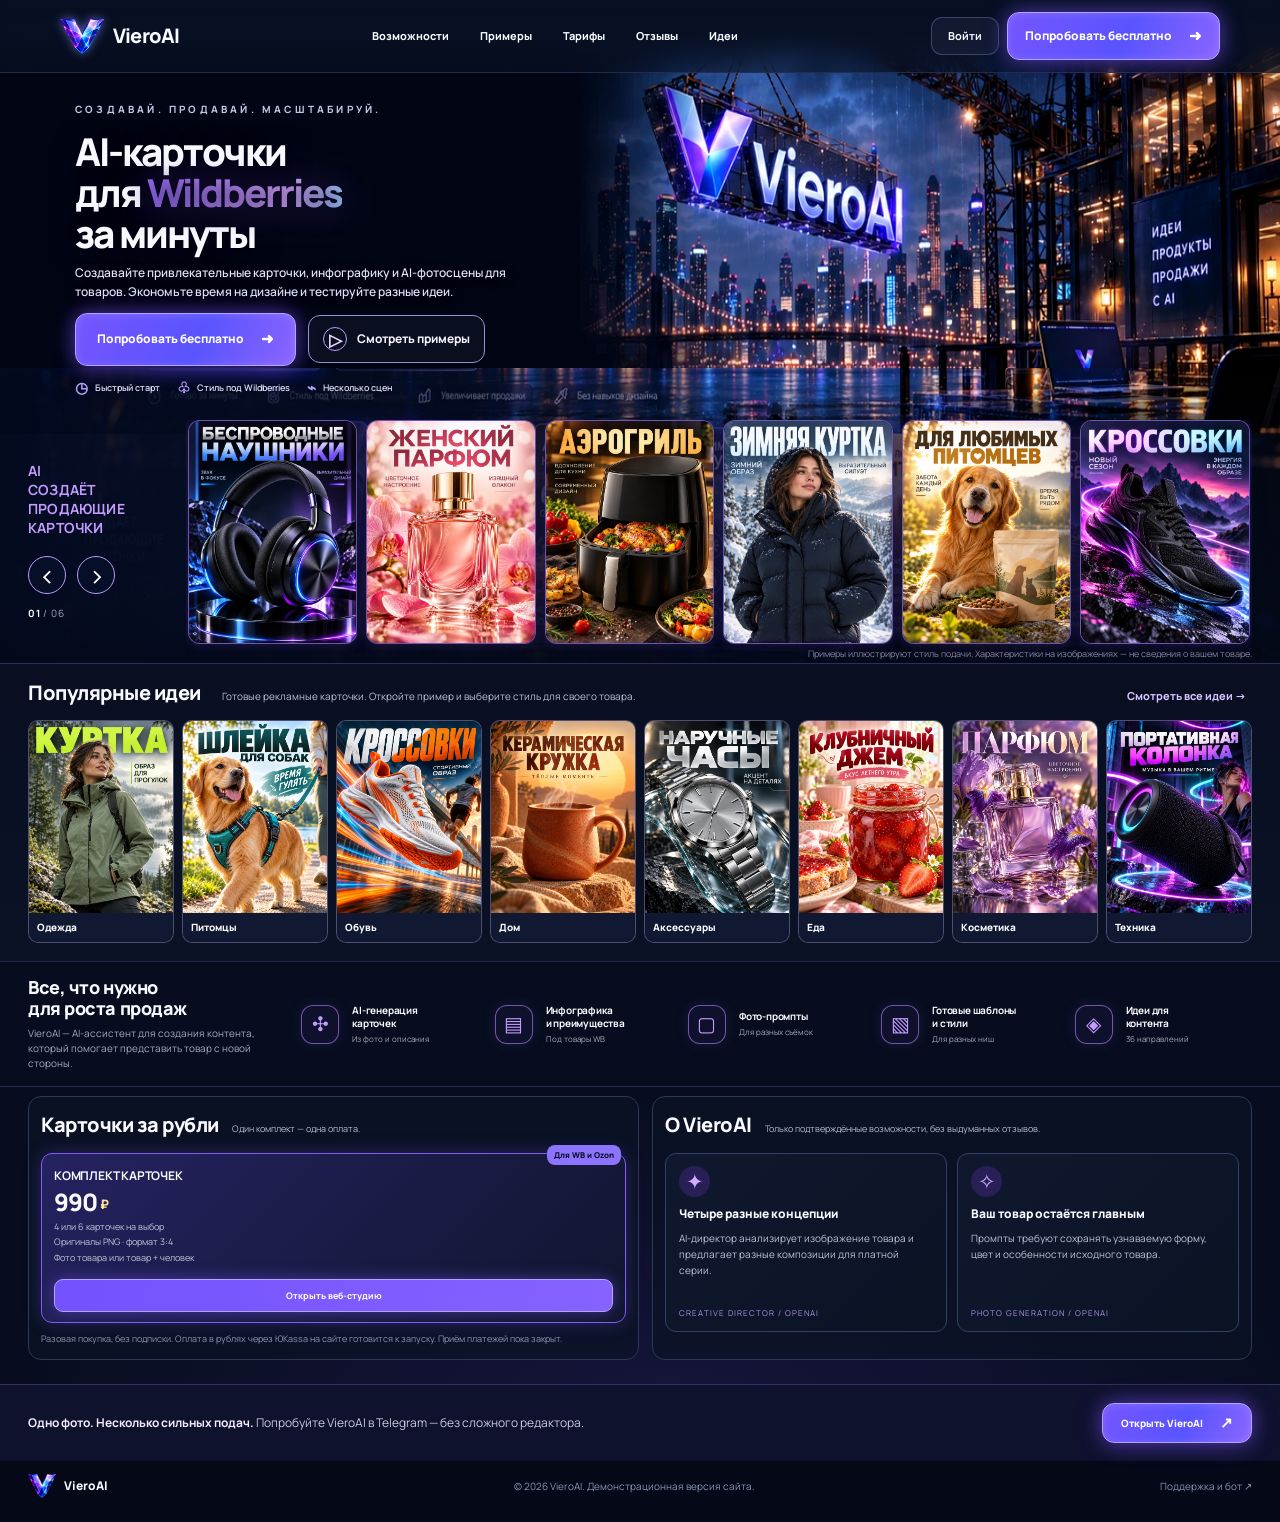
==== commit 9811c7bb: "Offer 4 or 6 product cards for 990 RUB on standalone website" ====
--- a/index.html
+++ b/index.html
@@ -135,12 +135,10 @@
 </div></section>
 <section class="features" id="features"><div class="wide features-inner"><div class="feature-intro"><h2>Все, что нужно<br>для роста продаж</h2><p>VieroAI — AI-ассистент для создания контента, который помогает представить товар с новой стороны.</p></div><div class="feature-item"><span>✣</span><b>AI-генерация<br>карточек</b><small>Из фото и описания</small></div><div class="feature-item"><span>▤</span><b>Инфографика<br>и преимущества</b><small>Под товары WB</small></div><div class="feature-item"><span>▢</span><b>Фото-промпты</b><small>Для разных съёмок</small></div><div class="feature-item"><span>▧</span><b>Готовые шаблоны<br>и стили</b><small>Для разных ниш</small></div><div class="feature-item"><span>◈</span><b>Идеи для<br>контента</b><small>36 направлений</small></div></div></section>
 <section class="commercial" id="pricing"><div class="wide commercial-grid">
-  <div class="pricing-box"><div class="module-title"><h2>Тарифы</h2><p>Просто и прозрачно — по вашему объёму.</p></div><div class="plan-grid">
-    <div class="plan"><strong>START</strong><div class="price">150 <span>⭐</span></div><p>50 генераций текста<br>4 AI-фотографии</p><a href="https://t.me/VieroAIbot" target="_blank" rel="noopener">Выбрать START</a></div>
-    <div class="plan highlighted"><div class="popular">Популярный</div><strong>PRO</strong><div class="price">400 <span>⭐</span></div><p>200 генераций текста<br>12 AI-фотографий</p><a href="https://t.me/VieroAIbot" target="_blank" rel="noopener">Выбрать PRO</a></div>
-    <div class="plan"><strong>BUSINESS</strong><div class="price">900 <span>⭐</span></div><p>1000 генераций текста<br>28 AI-фотографий</p><a href="https://t.me/VieroAIbot" target="_blank" rel="noopener">Выбрать BUSINESS</a></div>
-  </div><p class="fine-print">Оплата цифровых функций внутри Telegram — звёздами. Оплата в рублях на отдельном сайте пока разрабатывается.</p></div>
-  <div class="reviews-box" id="reviews"><div class="module-title"><h2>О VieroAI</h2><p>Только подтверждённые возможности, без выдуманных отзывов.</p></div><div class="review-panels"><div class="review-panel"><div class="panel-icon">✦</div><h3>Четыре разные концепции</h3><p>AI-директор анализирует изображение товара и предлагает разные композиции для платной серии.</p><span>CREATIVE DIRECTOR / OPENAI</span></div><div class="review-panel"><div class="panel-icon">✧</div><h3>Ваш товар остаётся главным</h3><p>Промпты требуют сохранять узнаваемую форму, цвет и особенности исходного товара.</p><span>PHOTO GENERATION / REPLICATE</span></div></div></div>
+  <div class="pricing-box"><div class="module-title"><h2>Карточки за рубли</h2><p>Один комплект — одна оплата.</p></div><div class="plan-grid" style="grid-template-columns:1fr">
+    <div class="plan highlighted"><div class="popular">Для WB и Ozon</div><strong>КОМПЛЕКТ КАРТОЧЕК</strong><div class="price">990 <span>₽</span></div><p>4 или 6 карточек на выбор<br>Оригиналы PNG · формат 3:4<br>Фото товара или товар + человек</p><a href="studio/">Открыть веб-студию</a></div>
+  </div><p class="fine-print">Разовая покупка, без подписки. Оплата в рублях через ЮKassa на сайте готовится к запуску. Приём платежей пока закрыт.</p></div>
+  <div class="reviews-box" id="reviews"><div class="module-title"><h2>О VieroAI</h2><p>Только подтверждённые возможности, без выдуманных отзывов.</p></div><div class="review-panels"><div class="review-panel"><div class="panel-icon">✦</div><h3>Четыре разные концепции</h3><p>AI-директор анализирует изображение товара и предлагает разные композиции для платной серии.</p><span>CREATIVE DIRECTOR / OPENAI</span></div><div class="review-panel"><div class="panel-icon">✧</div><h3>Ваш товар остаётся главным</h3><p>Промпты требуют сохранять узнаваемую форму, цвет и особенности исходного товара.</p><span>PHOTO GENERATION / OPENAI</span></div></div></div>
 </div></section>
 <section class="bottom-cta" id="how"><div class="wide"><p><strong>Одно фото. Несколько сильных подач.</strong> Попробуйте VieroAI в Telegram — без сложного редактора.</p><a class="cta-primary" href="https://t.me/VieroAIbot" target="_blank" rel="noopener">Открыть VieroAI <span>↗</span></a></div></section>
 <footer class="footer"><div class="wide footer-inner"><a class="footer-logo" href="#home"><img src="[data-uri]" alt="" width="28" height="24"> VieroAI</a><span>© 2026 VieroAI. Демонстрационная версия сайта.</span><a href="https://t.me/VieroAIbot" target="_blank" rel="noopener">Поддержка и бот ↗</a></div></footer>
